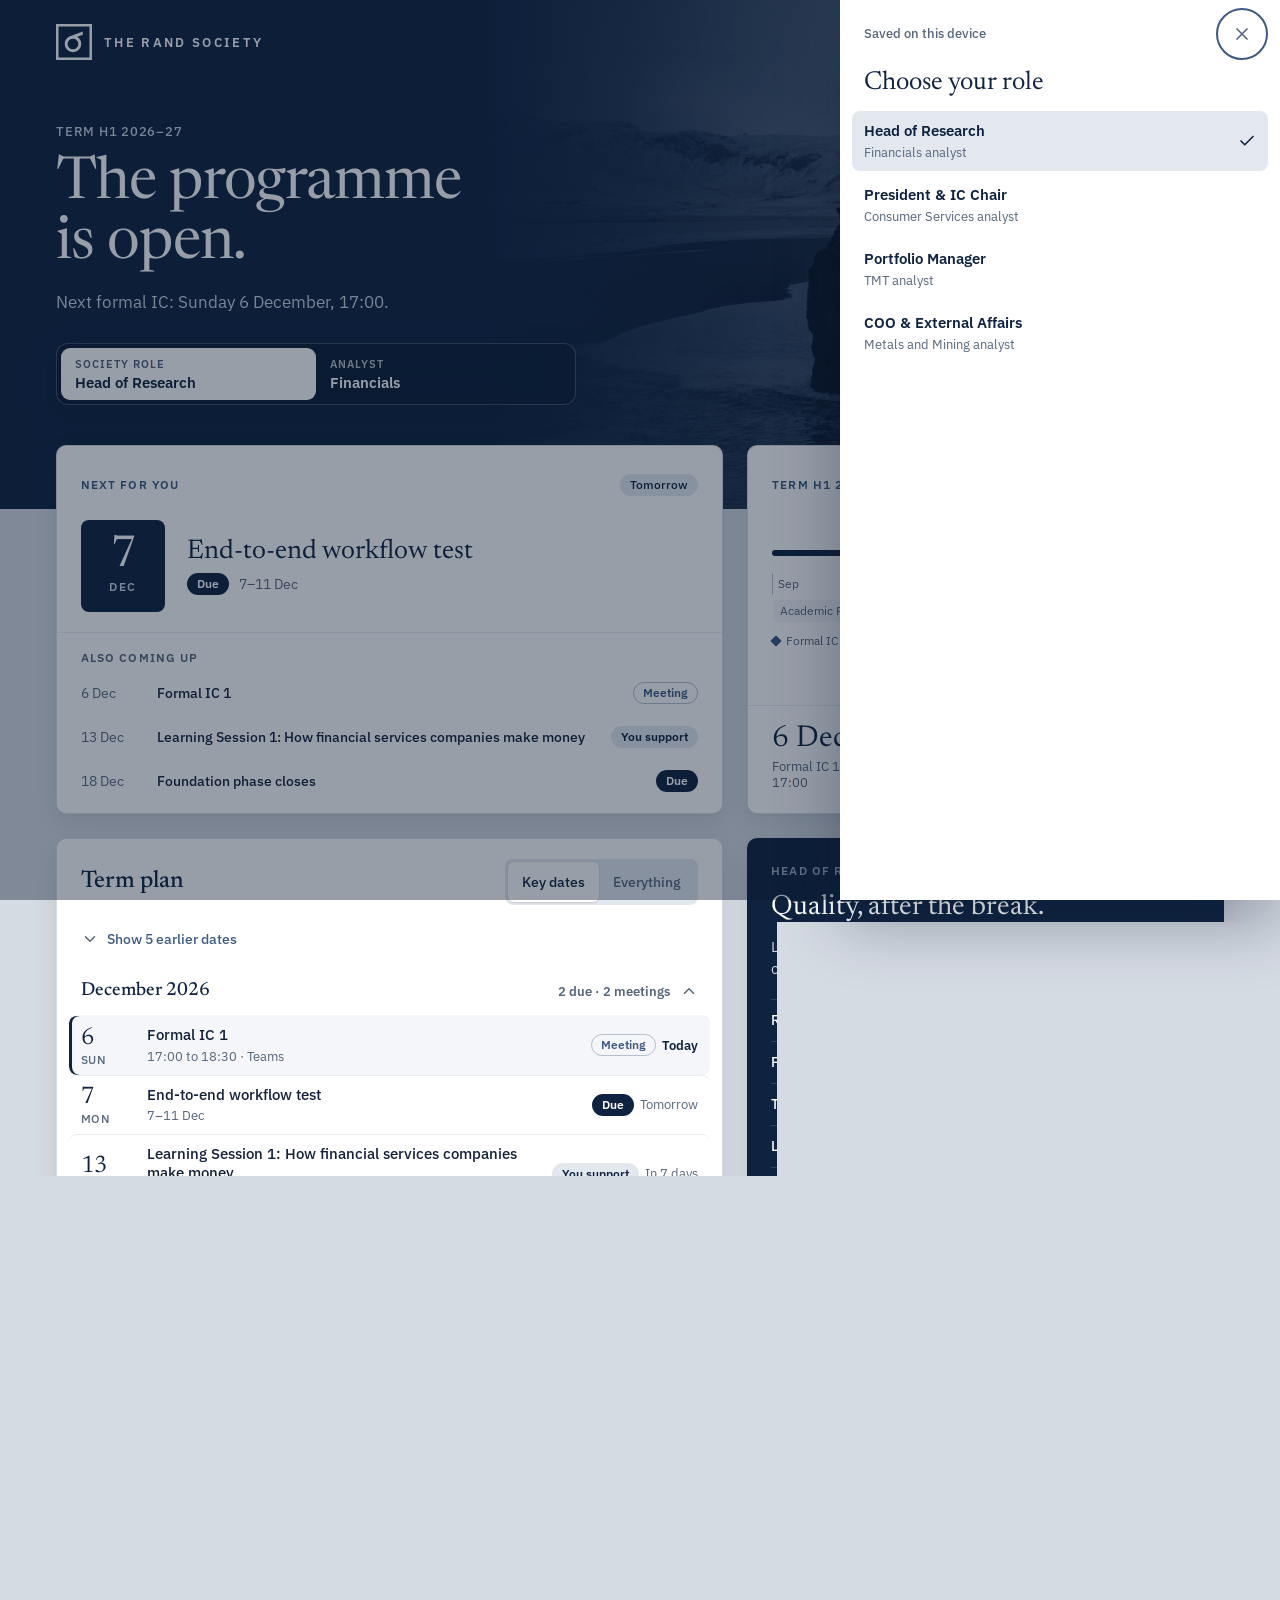
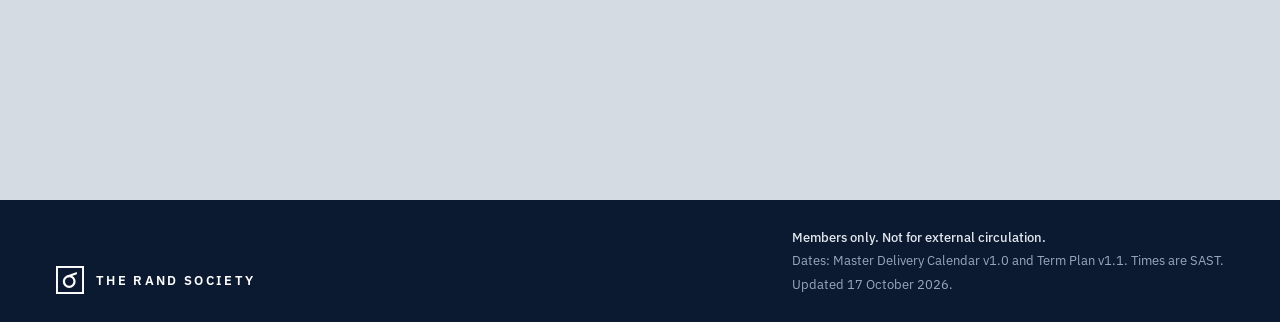
==== index.html @ 88989add "Members' app: installable dashboard for Society roles and analyst seats Term H1 2026-27 dates from t" ====
<!doctype html>
<html lang="en-ZA">
<head>
<meta charset="utf-8">
<meta name="viewport" content="width=device-width, initial-scale=1, viewport-fit=cover">
<title>The Rand Society</title>
<meta name="description" content="Members’ dashboard for The Rand Society.">
<meta name="robots" content="noindex, nofollow">
<meta name="theme-color" content="#0F2340">
<meta name="color-scheme" content="only light">
<meta name="apple-mobile-web-app-capable" content="yes">
<meta name="mobile-web-app-capable" content="yes">
<meta name="apple-mobile-web-app-status-bar-style" content="black-translucent">
<meta name="apple-mobile-web-app-title" content="Rand Society">
<link rel="manifest" href="manifest.webmanifest">
<link rel="icon" href="icons/favicon.svg" type="image/svg+xml">
<link rel="icon" href="icons/favicon-32.png" sizes="32x32" type="image/png">
<link rel="apple-touch-icon" href="icons/apple-touch-icon.png">
<link rel="preload" href="fonts/plex-sans-400.woff2" as="font" type="font/woff2" crossorigin>
<link rel="preload" href="fonts/newsreader.woff2" as="font" type="font/woff2" crossorigin>
<link rel="stylesheet" href="fonts/fonts.css">
<link rel="stylesheet" href="app.css">
</head>
<body>
<div id="app"><div class="boot">Loading the members’ dashboard…</div></div>
<noscript><p class="boot">This dashboard needs JavaScript. Turn it on in your browser settings, then reload the page.</p></noscript>
<script>window.TRS_PWA = true;</script>
<script src="vendor/preact.min.js"></script>
<script src="vendor/hooks.umd.js"></script>
<script src="vendor/htm.umd.js"></script>
<script src="app.js"></script>
<script>
if ('serviceWorker' in navigator && (location.protocol === 'https:' || location.hostname === 'localhost')) {
  window.addEventListener('load', function () { navigator.serviceWorker.register('sw.js').catch(function () {}); });
}
</script>
</body>
</html>
---- fonts/fonts.css ----
@font-face{font-family:'Newsreader';font-style:normal;font-weight:200 800;font-display:swap;src:url(newsreader.woff2) format('woff2-variations'),url(newsreader.woff2) format('woff2');unicode-range:U+0000-00FF,U+0131,U+0152-0153,U+02BB-02BC,U+02C6,U+02DA,U+02DC,U+0304,U+0308,U+0329,U+2000-206F,U+20AC,U+2122,U+2191,U+2193,U+2212,U+2215,U+FEFF,U+FFFD}
@font-face{font-family:'IBM Plex Sans';font-style:normal;font-weight:400;font-display:swap;src:url(plex-sans-400.woff2) format('woff2');unicode-range:U+0000-00FF,U+0131,U+0152-0153,U+02BB-02BC,U+02C6,U+02DA,U+02DC,U+0304,U+0308,U+0329,U+2000-206F,U+20AC,U+2122,U+2191,U+2193,U+2212,U+2215,U+FEFF,U+FFFD}
@font-face{font-family:'IBM Plex Sans';font-style:normal;font-weight:500;font-display:swap;src:url(plex-sans-500.woff2) format('woff2');unicode-range:U+0000-00FF,U+0131,U+0152-0153,U+02BB-02BC,U+02C6,U+02DA,U+02DC,U+0304,U+0308,U+0329,U+2000-206F,U+20AC,U+2122,U+2191,U+2193,U+2212,U+2215,U+FEFF,U+FFFD}
@font-face{font-family:'IBM Plex Sans';font-style:normal;font-weight:600;font-display:swap;src:url(plex-sans-600.woff2) format('woff2');unicode-range:U+0000-00FF,U+0131,U+0152-0153,U+02BB-02BC,U+02C6,U+02DA,U+02DC,U+0304,U+0308,U+0329,U+2000-206F,U+20AC,U+2122,U+2191,U+2193,U+2212,U+2215,U+FEFF,U+FFFD}
---- app.css ----
/* Layout: a navy photo masthead that holds the two-hat switch (Society role / analyst), then a board: next up and the term line on top,
   key dates beside the role or coverage panel and the rules. One column on phones, with the switch pinned under the status bar.
   One brand look on every device, by design: navy, slate and silver, no gold. */
:root{
  --navy:#0F2340; --navy-2:#0B1A30; --slate:#3E5A82; --slate-2:#6C84A6;
  --ink:#13203A; --muted:#56667C; --past:#7A879A;
  --silver:#C9D1DC; --silver-2:#B4BFCD; --mist:#E3E8EF; --line:#DCE2E9; --line-2:#E9EDF2;
  --page:#D5DBE3; --card:#FFFFFF; --card-2:#F4F6F9;
  --on-navy:#FFFFFF; --on-navy-2:#C9D1DC; --on-navy-3:#9AA8BB;
  --serif:'Newsreader', Georgia, 'Noto Serif', 'Times New Roman', serif;
  --sans:'IBM Plex Sans', system-ui, -apple-system, 'Segoe UI', Roboto, 'HarmonyOS Sans', 'Helvetica Neue', Arial, sans-serif;
  --safe-top: env(safe-area-inset-top, 0px);
  --gutter-l: max(16px, env(safe-area-inset-left, 0px));
  --gutter-r: max(16px, env(safe-area-inset-right, 0px));
  --r-card:10px; --r-sm:6px;
  --shadow:0 1px 2px rgba(11,26,48,.06), 0 10px 28px rgba(11,26,48,.09);
  --ease:cubic-bezier(.2,.8,.2,1);
  color-scheme:light;
}
html{-webkit-text-size-adjust:100%;text-size-adjust:100%;background:var(--navy)}
body{margin:0;background:var(--page);color:var(--ink);font-family:var(--sans);font-size:15px;line-height:1.5;-webkit-font-smoothing:antialiased}
body::before{content:"";position:fixed;inset:0 0 auto;height:var(--safe-top);z-index:30;background:var(--navy)}
button{font:inherit;color:inherit;margin:0;padding:0;background:none;border:0;cursor:pointer;-webkit-tap-highlight-color:transparent;touch-action:manipulation;text-align:inherit}
a{color:inherit;-webkit-tap-highlight-color:transparent}
:focus-visible{outline:2px solid var(--slate);outline-offset:2px;border-radius:4px}
.on-navy :focus-visible{outline-color:var(--on-navy)}
.sr{position:absolute;width:1px;height:1px;margin:-1px;overflow:hidden;clip:rect(0 0 0 0);white-space:nowrap}
.serif{font-family:var(--serif);font-weight:400;font-optical-sizing:auto}
.tnum{font-variant-numeric:lining-nums tabular-nums}
.boot{min-height:70vh;display:flex;align-items:center;justify-content:center;padding:32px 16px;color:var(--muted);font-size:14px;text-align:center;background:var(--page)}
.app{min-height:100vh;display:flex;flex-direction:column;overflow-x:clip}

/* ---------- masthead ---------- */
.mast{position:relative;overflow:hidden;background:var(--navy);color:var(--on-navy)}
.mast-photo{position:absolute;inset:0 0 0 auto;width:62%}
.mast-photo img{position:absolute;inset:0;width:100%;height:100%;object-fit:cover;transition:opacity 700ms ease}
.mast-photo::before{content:"";position:absolute;inset:0;z-index:1;background:#3C5778;mix-blend-mode:multiply;opacity:.5}
.mast-photo::after{content:"";position:absolute;inset:0;z-index:1;background:linear-gradient(90deg,var(--navy) 0%,rgba(15,35,64,.84) 18%,rgba(15,35,64,.34) 52%,rgba(15,35,64,.12) 100%)}
.mast-inner{position:relative;z-index:2;max-width:1200px;margin:0 auto;box-sizing:border-box;padding-left:var(--gutter-l);padding-right:var(--gutter-r);padding-block:calc(18px + var(--safe-top)) 104px;display:flex;flex-direction:column;gap:56px}
.topbar{display:flex;align-items:center;justify-content:space-between;gap:16px;min-height:48px}
.brand{display:flex;align-items:center;gap:12px;text-decoration:none;color:var(--on-navy)}
.brand-word{font-size:13px;font-weight:600;letter-spacing:.18em;line-height:1;white-space:nowrap}
.top-right{display:flex;align-items:center;gap:18px}
.today{font-size:13px;color:var(--on-navy-2);white-space:nowrap}
.member-btn{display:inline-flex;align-items:center;gap:8px;min-height:44px;padding:0 14px;border-radius:999px;background:rgba(11,26,48,.5);border:1px solid rgba(201,209,220,.36);color:var(--on-navy);font-size:14px;font-weight:500;-webkit-backdrop-filter:blur(8px);backdrop-filter:blur(8px);transition:background-color 160ms ease}
.member-btn:hover{background:rgba(11,26,48,.72)}
.member-btn .dim{color:var(--on-navy-2);font-weight:400}
.hero{display:flex;flex-direction:column;gap:14px;max-width:600px}
.eyebrow{font-size:12.5px;font-weight:500;letter-spacing:.06em;text-transform:uppercase;color:var(--on-navy-2)}
.hero h1{margin:0;font-family:var(--serif);font-weight:400;font-size:clamp(40px,3.2vw + 18px,60px);line-height:1.02;letter-spacing:-.015em;text-wrap:balance}
.hero p{margin:0;font-size:17px;line-height:1.55;color:var(--on-navy-2);max-width:46ch}

/* ---------- two-hat switch ---------- */
.lens{position:relative;display:grid;grid-template-columns:1fr 1fr;padding:4px;border-radius:12px;background:rgba(11,26,48,.78);border:1px solid rgba(201,209,220,.28);box-shadow:0 12px 30px rgba(11,26,48,.28);max-width:520px;box-sizing:border-box}
@supports ((-webkit-backdrop-filter:blur(2px)) or (backdrop-filter:blur(2px))){.lens{background:rgba(11,26,48,.66);-webkit-backdrop-filter:blur(16px) saturate(1.2);backdrop-filter:blur(16px) saturate(1.2)}}
.lens-ind{position:absolute;top:4px;bottom:4px;left:4px;width:calc(50% - 4px);border-radius:9px;background:var(--card);box-shadow:0 1px 3px rgba(11,26,48,.3);transition:transform 320ms var(--ease)}
.lens-ind.right{transform:translateX(100%)}
.lens-btn{position:relative;z-index:1;display:flex;flex-direction:column;justify-content:center;gap:1px;min-height:52px;padding:6px 14px;border-radius:9px;color:var(--on-navy);min-width:0;transition:color 200ms ease}
.lens-btn[aria-pressed="true"]{color:var(--navy)}
.lens-k{font-size:11px;font-weight:600;letter-spacing:.09em;text-transform:uppercase;opacity:.72;white-space:nowrap}
.lens-v{font-size:15px;font-weight:600;line-height:1.25;white-space:nowrap;overflow:hidden;text-overflow:ellipsis}
.lens-dock{position:-webkit-sticky;position:sticky;top:calc(8px + var(--safe-top));z-index:20;margin:-34px 0 0;padding-left:var(--gutter-l);padding-right:var(--gutter-r)}
.lens-dock .lens{max-width:none}

/* ---------- board ---------- */
.board{position:relative;z-index:3;width:100%;max-width:1200px;margin:-64px auto 0;box-sizing:border-box;padding-left:var(--gutter-l);padding-right:var(--gutter-r);padding-block:0 56px;display:grid;grid-template-columns:minmax(0,7fr) minmax(0,5fr);grid-template-areas:"next term" "agenda side";gap:24px;align-items:start}
.board.fade{animation:fade 220ms ease}
@keyframes fade{from{opacity:.35}to{opacity:1}}
.card{background:var(--card);border:1px solid rgba(180,191,205,.55);border-radius:var(--r-card);box-shadow:var(--shadow);min-width:0}
.card-head{display:flex;align-items:center;justify-content:space-between;gap:12px;padding:20px 24px 0}
.card-title{margin:0;font-family:var(--serif);font-weight:500;font-size:24px;line-height:1.15;color:var(--navy)}
.card-k{font-size:12px;font-weight:600;letter-spacing:.09em;text-transform:uppercase;color:var(--slate)}
.count{font-size:13px;color:var(--muted)}

/* next up */
.next{grid-area:next;align-self:stretch;display:flex;flex-direction:column}
.next-main{display:grid;grid-template-columns:auto minmax(0,1fr);gap:6px 22px;align-items:center;width:100%;padding:16px 24px 20px;box-sizing:border-box;border-radius:var(--r-card) var(--r-card) 0 0;transition:background-color 160ms ease}
.next-main:hover{background:var(--card-2)}
.datebox{display:flex;flex-direction:column;align-items:center;justify-content:center;width:84px;height:92px;border-radius:8px;background:var(--navy);color:var(--on-navy)}
.datebox .d{font-family:var(--serif);font-size:44px;line-height:.95}
.datebox .m{font-size:12px;font-weight:600;letter-spacing:.12em;text-transform:uppercase;color:var(--on-navy-2)}
.next-text{display:flex;flex-direction:column;gap:6px;min-width:0}
.next-title{font-family:var(--serif);font-size:27px;line-height:1.12;color:var(--navy);text-wrap:balance}
.next-meta{display:flex;flex-wrap:wrap;align-items:center;gap:6px 10px;font-size:13.5px;color:var(--muted)}
.next-empty{padding:16px 24px 24px;color:var(--muted);font-size:14.5px}
.then-wrap{margin-top:auto;padding:4px 12px 10px;border-top:1px solid var(--line-2)}
.then{margin:0;padding:0;list-style:none}
.then-k{padding:12px 12px 4px;font-size:12px;font-weight:600;letter-spacing:.09em;text-transform:uppercase;color:var(--muted)}
.then-row{display:grid;grid-template-columns:64px minmax(0,1fr) auto;gap:12px;align-items:center;width:100%;min-height:44px;padding:6px 12px;box-sizing:border-box;border-radius:6px;font-size:14px}
.then-row:hover{background:var(--card-2)}
.then-row .dt{color:var(--muted);white-space:nowrap}
.then-row .tt{font-weight:500;line-height:1.35;color:var(--ink);display:-webkit-box;-webkit-box-orient:vertical;-webkit-line-clamp:2;overflow:hidden}

/* tags */
.tag{display:inline-flex;align-items:center;gap:5px;height:22px;padding:0 9px;border-radius:999px;font-size:12px;font-weight:600;white-space:nowrap;border:1px solid transparent;box-sizing:border-box}
.tag.lead{background:var(--navy);color:var(--on-navy)}
.tag.meet{background:transparent;color:var(--slate);border-color:var(--silver-2)}
.tag.support{background:var(--mist);color:var(--navy)}
.tag.quiet{background:transparent;color:var(--muted);border-color:var(--line)}
.tag.when{background:var(--mist);color:var(--navy);font-weight:500}
.tag.now{background:var(--slate);color:var(--on-navy)}

/* term line */
.term{grid-area:term;align-self:stretch;display:flex;flex-direction:column}
.tl{position:relative;height:104px;margin:16px 24px 0}
.tl-track{position:absolute;left:0;right:0;top:30px;height:6px;border-radius:3px;background:var(--line)}
.tl-done{position:absolute;left:0;top:30px;height:6px;border-radius:3px 0 0 3px;background:var(--navy)}
.tl-ic{position:absolute;top:28px;width:10px;height:10px;margin-left:-5px;box-sizing:border-box;background:var(--slate);transform:rotate(45deg);border-radius:1.5px;pointer-events:none}
.tl-ic.past{background:var(--silver-2)}
.tl-tick{position:absolute;top:38px;width:14px;height:16px;margin-left:-7px;display:flex;justify-content:center}
.tl-tick i{display:block;width:2px;height:9px;margin-top:3px;border-radius:1px;background:var(--slate);transition:transform 160ms ease}
.tl-tick.past i{background:var(--silver-2)}
.tl-tick:hover i{transform:scaleY(1.5) scaleX(1.5)}
.tl-today{position:absolute;top:0;height:33px;width:2px;margin-left:-1px;background:var(--navy)}
.tl-today b{position:absolute;top:25px;left:-7px;width:16px;height:16px;box-sizing:border-box;border-radius:50%;background:var(--card);border:3px solid var(--navy)}
.tl-today span{position:absolute;top:-2px;left:8px;padding:2px 8px;border-radius:4px;background:var(--navy);color:var(--on-navy);font-size:12px;font-weight:600;white-space:nowrap}
.tl-today.flip span{left:auto;right:8px}
.tl-mo{position:absolute;top:54px;padding-left:5px;border-left:1px solid var(--silver-2);font-size:11.5px;line-height:20px;color:var(--muted)}
.tl-ph{position:absolute;top:80px;height:22px;box-sizing:border-box;padding:0 6px;border-left:2px solid var(--card);overflow:hidden;white-space:nowrap;font-size:11.5px;line-height:22px;color:var(--muted);background:var(--card-2)}
.tl-ph.now{background:var(--mist);color:var(--navy);font-weight:600}
.tl-ph.rec{background:repeating-linear-gradient(135deg,var(--silver) 0 3px,var(--card) 3px 6px);color:transparent}
.legend{display:flex;flex-wrap:wrap;gap:6px 16px;padding:8px 24px 0;font-size:12px;color:var(--muted)}
.legend span{display:inline-flex;align-items:center;gap:6px}
.lg-ic{width:8px;height:8px;background:var(--slate);transform:rotate(45deg);border-radius:1px}
.lg-tick{width:2px;height:10px;border-radius:1px;background:var(--slate)}
.lg-rec{width:14px;height:8px;border-radius:2px;background:repeating-linear-gradient(135deg,var(--silver) 0 3px,var(--card) 3px 6px)}
.stats{display:grid;grid-template-columns:repeat(3,minmax(0,1fr));margin:16px 0 0;margin-top:auto;padding:18px 24px 22px;gap:16px;border-top:1px solid var(--line-2)}
.legend{margin-bottom:16px}
.stat{display:flex;flex-direction:column;gap:4px;min-width:0}
.stat + .stat{padding-left:16px;border-left:1px solid var(--line-2)}
.stat .v{font-family:var(--serif);font-size:30px;line-height:1;color:var(--navy);white-space:nowrap}
.stat .l{font-size:12.5px;line-height:1.35;color:var(--muted)}

/* key dates */
.agenda{grid-area:agenda;padding-bottom:10px}
.agenda .card-head{flex-wrap:wrap;padding-bottom:6px}
.seg{display:inline-flex;padding:3px;border-radius:8px;background:var(--mist)}
.seg button{min-height:40px;padding:0 14px;border-radius:6px;font-size:13.5px;font-weight:500;color:var(--muted);white-space:nowrap}
.seg button[aria-pressed="true"]{background:var(--card);color:var(--navy);box-shadow:0 1px 2px rgba(11,26,48,.16)}
.past-btn{display:flex;align-items:center;gap:8px;width:calc(100% - 24px);min-height:44px;margin:6px 12px 0;padding:0 12px;box-sizing:border-box;border-radius:6px;font-size:13.5px;font-weight:500;color:var(--slate)}
.past-btn:hover{background:var(--card-2)}
.month{margin:0;padding:6px 12px 0}
.month-btn{display:grid;grid-template-columns:minmax(0,1fr) auto 18px;gap:10px;align-items:center;width:100%;min-height:48px;padding:6px 12px;box-sizing:border-box;border-radius:8px}
.month-btn:hover{background:var(--card-2)}
.month-btn .mn{font-family:var(--serif);font-weight:500;font-size:19px;line-height:1.2;color:var(--navy)}
.month-btn .mc{font-size:12.5px;color:var(--muted);white-space:nowrap}
.month + .rows,.rows + .month{margin-top:0}
.closed-m .month-btn .mn{color:var(--slate)}
.rows{list-style:none;margin:0;padding:0 12px}
.row{display:grid;grid-template-columns:52px minmax(0,1fr) auto;gap:14px;align-items:center;width:100%;min-height:56px;padding:9px 12px;box-sizing:border-box;border-radius:8px;border-top:1px solid var(--line-2);transition:background-color 140ms ease}
.rows li:first-child .row{border-top-color:transparent}
.row:hover{background:var(--card-2)}
.row.is-next{background:var(--card-2);box-shadow:inset 3px 0 0 var(--navy)}
.row .dd{display:flex;flex-direction:column;align-items:flex-start;line-height:1}
.row .dd b{font-family:var(--serif);font-weight:400;font-size:24px;color:var(--navy)}
.row .dd small{margin-top:4px;font-size:11.5px;font-weight:500;letter-spacing:.04em;text-transform:uppercase;color:var(--muted)}
.row .tx{display:flex;flex-direction:column;gap:2px;min-width:0}
.row .tt{font-size:14.5px;font-weight:500;line-height:1.35;color:var(--ink)}
.row .sub{font-size:12.5px;color:var(--muted)}
.row.past .dd b,.row.past .tt{color:var(--past)}
.row.marker .tt{font-weight:400;color:var(--muted)}
.row .tags{display:flex;align-items:center;gap:6px}
.row .soon{font-size:12.5px;color:var(--muted);white-space:nowrap}
.row.is-next .soon{color:var(--navy);font-weight:600}
.empty{padding:20px 24px;color:var(--muted);font-size:14px}

/* side column */
.side{grid-area:side;display:flex;flex-direction:column;gap:24px;min-width:0}
.panel-navy{background:var(--navy);color:var(--on-navy);border-radius:var(--r-card);padding:24px;display:flex;flex-direction:column;gap:12px;box-shadow:var(--shadow);position:relative;overflow:hidden}
.panel-navy .card-k{color:var(--on-navy-3)}
.panel-navy h2{margin:0;font-family:var(--serif);font-weight:400;font-size:28px;line-height:1.12;text-wrap:balance}
.panel-navy p{margin:0;font-size:14.5px;line-height:1.55;color:var(--on-navy-2)}
.own{list-style:none;margin:6px 0 0;padding:0;display:flex;flex-direction:column}
.own li{display:flex;justify-content:space-between;align-items:baseline;gap:16px;padding:10px 0;border-top:1px solid rgba(201,209,220,.18);font-size:14px}
.own li span:first-child{font-weight:500}
.own li span:last-child{color:var(--on-navy-2);text-align:right;font-size:13px}
.path{list-style:none;margin:8px 0 0;padding:0;position:relative}
.path li{position:relative;display:grid;grid-template-columns:22px minmax(0,1fr) auto;gap:10px;align-items:center;min-height:38px;font-size:14px}
.path li::before{content:"";position:absolute;left:10px;top:-12px;height:24px;width:2px;background:rgba(201,209,220,.24)}
.path li:first-child::before{display:none}
.path li.done::before,.path li.cur::before{background:var(--on-navy-2)}
.path .pd{position:relative;z-index:1;width:12px;height:12px;margin-left:5px;box-sizing:border-box;border-radius:50%;border:2px solid var(--on-navy-3);background:var(--navy)}
.path li.done .pd{background:var(--on-navy-2);border-color:var(--on-navy-2)}
.path li.cur .pd{width:16px;height:16px;margin-left:3px;border:3px solid var(--on-navy);background:var(--navy);box-shadow:0 0 0 4px rgba(255,255,255,.12)}
.path li.done .pl{color:var(--on-navy-3)}
.path li.cur .pl{font-weight:600}
.path .pw{font-size:13px;color:var(--on-navy-2);white-space:nowrap}
.path li.cur .pw{color:var(--on-navy);font-weight:600}
.cover{font-size:13.5px;color:var(--on-navy-2)}
.score{padding-bottom:8px}
.score ul{list-style:none;margin:8px 0 0;padding:0 24px}
.score li{display:flex;justify-content:space-between;align-items:baseline;gap:16px;padding:11px 0;border-top:1px solid var(--line-2);font-size:14px}
.score li:first-child{border-top:0}
.score li span:first-child{font-weight:500;color:var(--ink)}
.score li span:last-child{font-size:13px;color:var(--muted);text-align:right}
.rules{padding-bottom:8px}
.rule{border-top:1px solid var(--line-2);margin:0 12px}
.rule:first-of-type{border-top:0}
.rule-btn{display:grid;grid-template-columns:minmax(0,1fr) auto 18px;gap:10px;align-items:center;width:100%;min-height:50px;padding:6px 12px;box-sizing:border-box;border-radius:6px;font-size:14.5px;font-weight:500}
.rule-btn:hover{background:var(--card-2)}
.rule p{margin:0;padding:0 40px 14px 12px;font-size:14px;line-height:1.55;color:var(--muted)}
.chev{transition:transform 200ms ease;color:var(--muted)}
.chev.open{transform:rotate(180deg)}

/* footer */
.foot{margin-top:auto;background:var(--navy-2);color:var(--on-navy-3);font-size:13px}
.foot-inner{max-width:1200px;margin:0 auto;box-sizing:border-box;padding-left:var(--gutter-l);padding-right:var(--gutter-r);padding-block:28px calc(28px + env(safe-area-inset-bottom, 0px));display:flex;flex-wrap:wrap;justify-content:space-between;align-items:flex-end;gap:16px 32px}
.foot-meta{display:flex;flex-direction:column;gap:4px}
.foot-meta b{color:var(--mist);font-weight:500}
.install{display:inline-flex;align-items:center;gap:8px;min-height:44px;padding:0 16px;border-radius:999px;background:var(--card);color:var(--navy);font-weight:600;font-size:14px}
.ios-tip{color:var(--on-navy-2)}

/* sheet */
.scrim{position:fixed;inset:0;z-index:40;background:rgba(11,26,48,.42);animation:scrim 200ms ease}
@keyframes scrim{from{opacity:0}to{opacity:1}}
.sheet{position:fixed;z-index:41;background:var(--card);color:var(--ink);box-shadow:0 24px 60px rgba(11,26,48,.32);display:flex;flex-direction:column;outline:none}
.sheet.side-sheet{top:0;right:0;bottom:0;width:min(440px,100vw);padding-top:var(--safe-top);animation:slideL 280ms var(--ease)}
.sheet.bottom-sheet{left:0;right:0;bottom:0;max-height:min(86vh,720px);border-radius:16px 16px 0 0;padding-bottom:env(safe-area-inset-bottom, 0px);animation:slideU 300ms var(--ease)}
@keyframes slideL{from{transform:translateX(100%)}to{transform:none}}
@keyframes slideU{from{transform:translateY(100%)}to{transform:none}}
.grab{display:flex;justify-content:center;padding:10px 0 2px;touch-action:none;cursor:grab}
.grab i{width:40px;height:5px;border-radius:3px;background:var(--silver)}
.sheet-head{display:flex;align-items:center;justify-content:space-between;gap:12px;padding:12px 16px 0 24px}
.sheet-head .when{font-size:13px;font-weight:500;color:var(--muted)}
.x{width:44px;height:44px;flex:none;display:inline-flex;align-items:center;justify-content:center;border-radius:50%;color:var(--muted)}
.x:hover{background:var(--card-2);color:var(--navy)}
.sheet-body{overflow-y:auto;overscroll-behavior:contain;padding:4px 24px 20px;display:flex;flex-direction:column;gap:14px}
.sheet-title{margin:0;font-family:var(--serif);font-weight:400;font-size:30px;line-height:1.12;color:var(--navy);text-wrap:balance}
.sheet-tags{display:flex;flex-wrap:wrap;gap:6px}
.sheet-detail{margin:0;font-size:15.5px;line-height:1.6;color:var(--ink);max-width:60ch}
.who{margin:4px 0 0;padding:14px 0 0;border-top:1px solid var(--line-2);display:flex;flex-direction:column;gap:8px}
.who div{display:grid;grid-template-columns:96px minmax(0,1fr);gap:12px;font-size:14px}
.who dt{color:var(--muted)}
.who dd{margin:0;color:var(--ink);font-weight:500}
.sheet-foot{margin-top:auto;display:flex;align-items:center;justify-content:space-between;gap:12px;padding:12px 16px;border-top:1px solid var(--line-2)}
.step{display:inline-flex;align-items:center;gap:6px;min-height:44px;padding:0 12px;border-radius:8px;font-size:14px;font-weight:500;color:var(--navy)}
.step:hover{background:var(--card-2)}
.step[disabled]{opacity:.35;cursor:default;background:none}
.pos{font-size:13px;color:var(--muted)}
.pick{list-style:none;margin:0;padding:0 12px 16px;display:flex;flex-direction:column;gap:4px}
.pick button{display:flex;align-items:center;justify-content:space-between;gap:12px;width:100%;min-height:60px;padding:8px 12px;box-sizing:border-box;border-radius:8px}
.pick button:hover{background:var(--card-2)}
.pick button[aria-current="true"]{background:var(--mist)}
.pick .nm{display:flex;flex-direction:column;gap:1px}
.pick .nm b{font-weight:600;font-size:15px;color:var(--navy)}
.pick .nm span{font-size:13px;color:var(--muted)}
.pick-title{margin:0;padding:8px 24px 8px;font-family:var(--serif);font-weight:400;font-size:26px;color:var(--navy)}

/* ---------- phones and narrow windows ---------- */
@media (max-width:1000px){
  .board{grid-template-columns:minmax(0,1fr) minmax(0,1fr)}
}
@media (max-width:759px){
  body{font-size:15px}
  .mast-photo{inset:0;width:auto;height:520px}
  .mast-photo::after{background:linear-gradient(180deg,rgba(11,26,48,.72) 0%,rgba(11,26,48,.2) 32%,rgba(15,35,64,.36) 52%,rgba(15,35,64,.9) 80%,var(--navy) 100%)}
  .mast-inner{gap:96px;padding-block:calc(10px + var(--safe-top)) 66px}
  .brand-word{font-size:12px;letter-spacing:.16em}
  .member-btn{padding:0 12px;font-size:13.5px}
  .hero{gap:10px}
  .hero h1{font-size:clamp(36px,10vw,44px)}
  .hero p{font-size:15.5px}
  .board{margin-top:16px;grid-template-columns:minmax(0,1fr);grid-template-areas:"next" "term" "agenda" "side";gap:16px;padding-block:0 40px}
  .card-head{padding:18px 16px 0}
  .card-title{font-size:22px}
  .next-main{padding:14px 16px 18px;gap:6px 16px}
  .datebox{width:72px;height:80px}
  .datebox .d{font-size:38px}
  .next-title{font-size:23px}
  .then-wrap{padding:2px 4px 8px}
  .then-row{grid-template-columns:56px minmax(0,1fr) auto;padding:6px 12px}
  .tl{margin:16px 16px 0}
  .legend{padding:8px 16px 0}
  .stats{padding:16px 16px 18px;gap:12px}
  .stat + .stat{padding-left:12px}
  .stat .v{font-size:24px}
  .stat .l{font-size:12px}
  .month{padding:4px 4px 0}
  .rows{padding:0 4px}
  .row{grid-template-columns:44px minmax(0,1fr) auto;gap:10px;padding:9px 12px}
  .row .dd b{font-size:22px}
  .row .soon{display:none}
  .past-btn{width:calc(100% - 8px);margin:6px 4px 0}
  .side{gap:16px}
  .panel-navy{padding:20px 16px}
  .panel-navy h2{font-size:25px}
  .score ul{padding:0 16px}
  .rule{margin:0 4px}
  .sheet-head{padding:4px 8px 0 20px}
  .sheet-body{padding:2px 20px 18px}
  .sheet-title{font-size:27px}
}
@media (max-width:380px){
  .brand-word{display:none}
  .lens-btn{padding:6px 10px}
  .lens-v{font-size:14px}
  .stat .v{font-size:21px}
}
@media (prefers-reduced-motion:reduce){
  *,*::before,*::after{animation:none!important;transition:none!important}
}
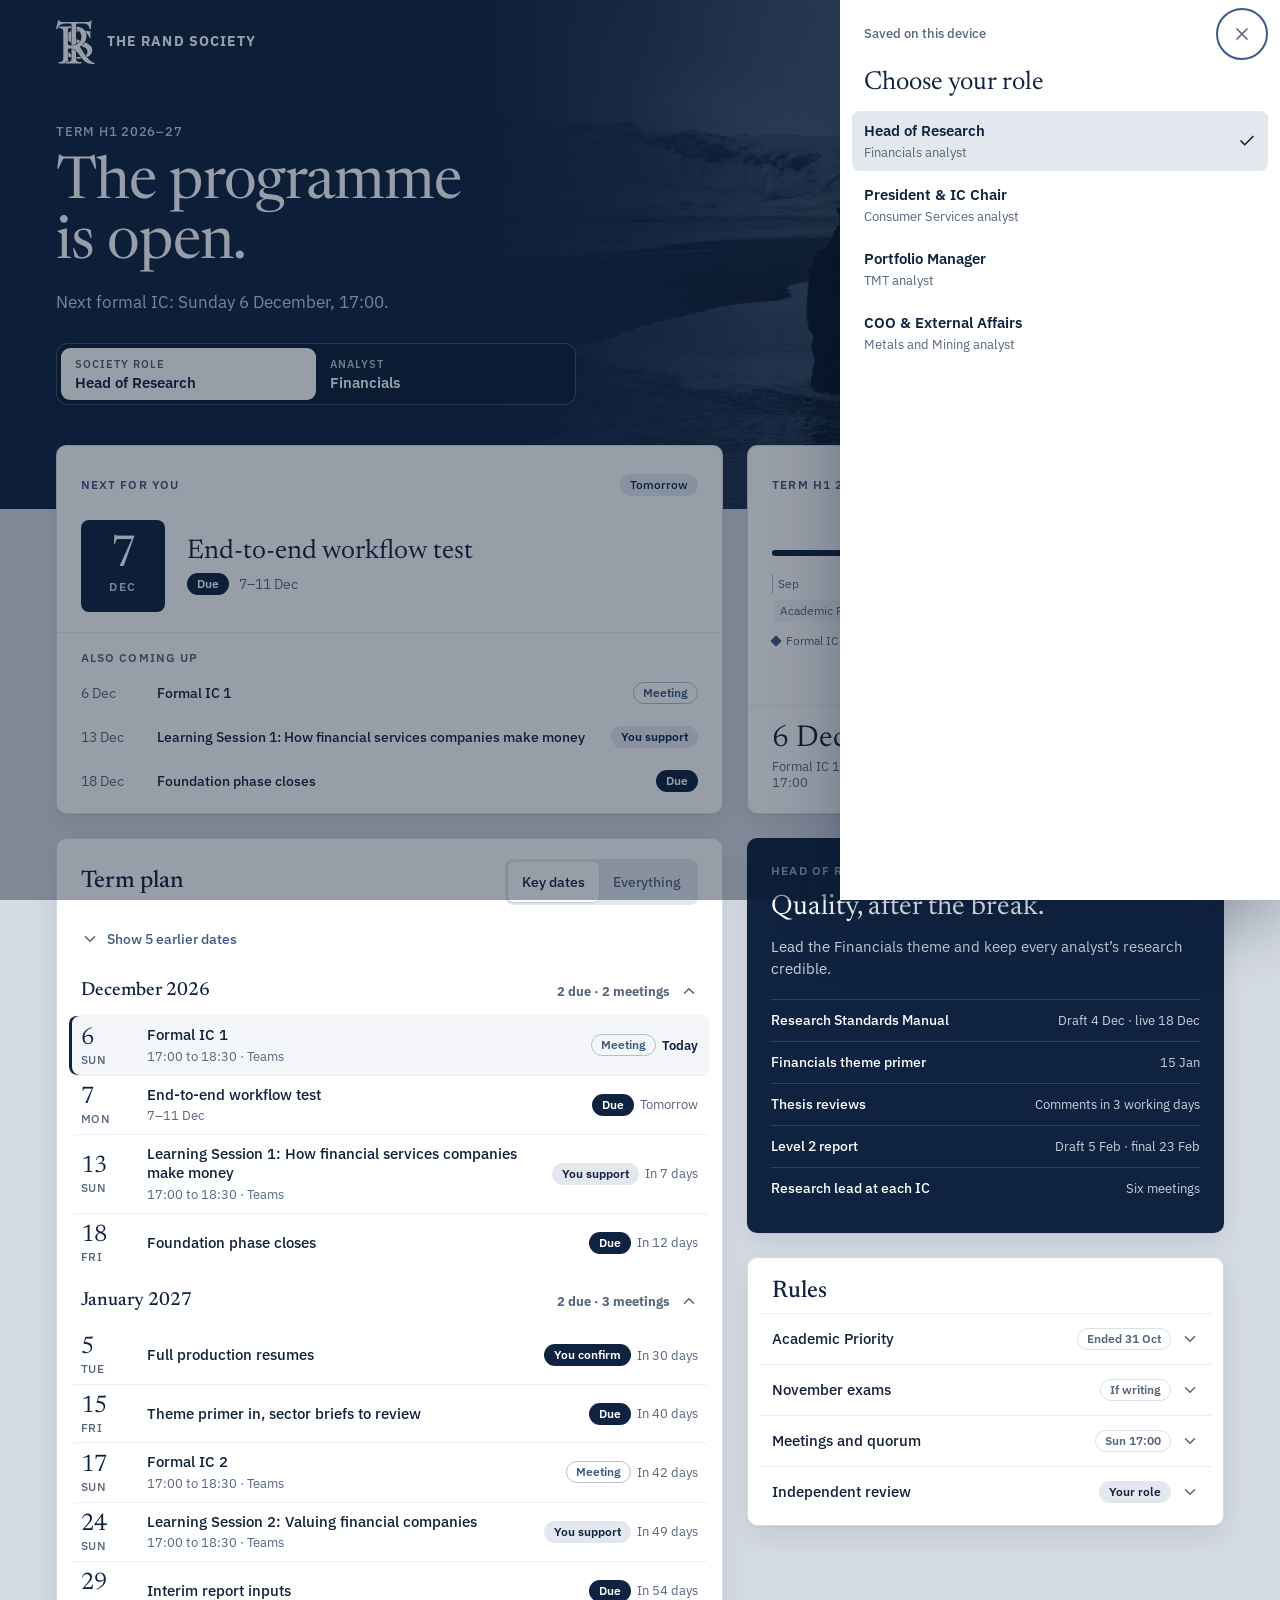
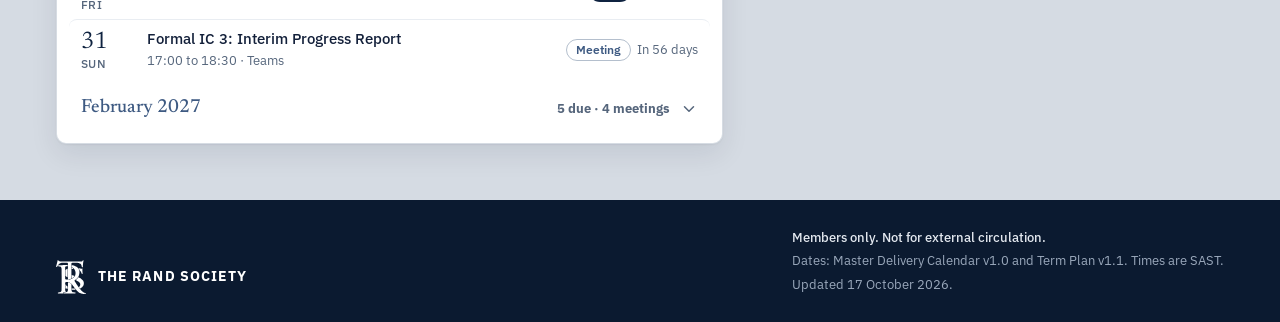
==== commit efad8b85: "Add a short launch screen with the TRS logo Shows while the dashboard loads (at least 0.7 s, so it n" ====
--- a/index.html
+++ b/index.html
@@ -20,8 +20,20 @@
 <link rel="preload" href="fonts/newsreader.woff2" as="font" type="font/woff2" crossorigin>
 <link rel="stylesheet" href="fonts/fonts.css">
 <link rel="stylesheet" href="app.css">
+<link rel="apple-touch-startup-image" href="splash/launch-750x1334.png" media="(device-width: 375px) and (device-height: 667px) and (-webkit-device-pixel-ratio: 2) and (orientation: portrait)">
+<link rel="apple-touch-startup-image" href="splash/launch-828x1792.png" media="(device-width: 414px) and (device-height: 896px) and (-webkit-device-pixel-ratio: 2) and (orientation: portrait)">
+<link rel="apple-touch-startup-image" href="splash/launch-1080x2340.png" media="(device-width: 360px) and (device-height: 780px) and (-webkit-device-pixel-ratio: 3) and (orientation: portrait)">
+<link rel="apple-touch-startup-image" href="splash/launch-1170x2532.png" media="(device-width: 390px) and (device-height: 844px) and (-webkit-device-pixel-ratio: 3) and (orientation: portrait)">
+<link rel="apple-touch-startup-image" href="splash/launch-1179x2556.png" media="(device-width: 393px) and (device-height: 852px) and (-webkit-device-pixel-ratio: 3) and (orientation: portrait)">
+<link rel="apple-touch-startup-image" href="splash/launch-1206x2622.png" media="(device-width: 402px) and (device-height: 874px) and (-webkit-device-pixel-ratio: 3) and (orientation: portrait)">
+<link rel="apple-touch-startup-image" href="splash/launch-1260x2736.png" media="(device-width: 420px) and (device-height: 912px) and (-webkit-device-pixel-ratio: 3) and (orientation: portrait)">
+<link rel="apple-touch-startup-image" href="splash/launch-1284x2778.png" media="(device-width: 428px) and (device-height: 926px) and (-webkit-device-pixel-ratio: 3) and (orientation: portrait)">
+<link rel="apple-touch-startup-image" href="splash/launch-1290x2796.png" media="(device-width: 430px) and (device-height: 932px) and (-webkit-device-pixel-ratio: 3) and (orientation: portrait)">
+<link rel="apple-touch-startup-image" href="splash/launch-1320x2868.png" media="(device-width: 440px) and (device-height: 956px) and (-webkit-device-pixel-ratio: 3) and (orientation: portrait)">
+<style>#splash{position:fixed;inset:0;z-index:100;display:flex;align-items:center;justify-content:center;background:#0F2340;transition:opacity 380ms ease}#splash.out{opacity:0;pointer-events:none}.sp-in{display:flex;flex-direction:column;align-items:center;gap:22px;animation:spIn 520ms cubic-bezier(.2,.8,.2,1) both}.sp-mark{display:block;width:92px;height:auto}.sp-word{font:700 13px/1 'IBM Plex Sans',system-ui,-apple-system,'Segoe UI',Roboto,Arial,sans-serif;letter-spacing:.14em;color:#C9D1DC;white-space:nowrap;animation:spWord 450ms 100ms ease both}.sp-slow{position:absolute;left:16px;right:16px;bottom:calc(32px + env(safe-area-inset-bottom,0px));margin:0;text-align:center;font:400 13px/1.4 system-ui,-apple-system,'Segoe UI',Roboto,Arial,sans-serif;color:#9AA8BB;opacity:0;animation:spSlow 300ms 9s forwards}@keyframes spIn{from{opacity:0;transform:scale(.94)}to{opacity:1;transform:none}}@keyframes spWord{from{opacity:0;transform:translateY(4px)}to{opacity:1;transform:none}}@keyframes spSlow{to{opacity:1}}@media (prefers-reduced-motion:reduce){.sp-in,.sp-word{animation:none}#splash{transition-duration:120ms}}</style>
 </head>
 <body>
+<div id="splash" aria-hidden="true"><div class="sp-in"><svg class="sp-mark" viewBox="10 10 516 580" width="92" height="103"><path fill="#FFFFFF" fill-rule="evenodd" d="M484.2 590.7C484.2 590.6 481.6 590.4 478.5 590.3C472.8 590 464.6 589.2 461.9 588.7C461.1 588.6 459.3 588.2 458 587.9C456.7 587.6 455 587.2 454.2 587.1C453.5 587 452.3 586.8 451.6 586.6C450.9 586.4 449.2 586 447.9 585.7C440.2 584.1 428 579.8 420.5 576.1C412.2 572 406.6 568.4 398.8 562.4C392.6 557.6 392.2 557.3 389.5 554.8C379.6 545.8 369.9 535.8 362.6 527.1C361 525.2 358.8 522.6 357.7 521.4C356 519.3 349.5 511.3 348.4 509.7C346.7 507.5 343.6 503.5 342 501.5C337.7 496.2 336.1 494.1 334.8 492.2C332.4 488.9 328.3 483.6 324.4 478.6C320.9 474.2 317.3 469.6 310 460.1C308.4 458.1 306.4 455.5 305.5 454.4C303.6 452 300 447.4 295.8 441.8C292.1 436.9 289.3 433.5 286.3 430.1C285.1 428.8 282.9 426.2 281.5 424.5C277.3 419.4 270 412.4 263.8 407.4C261.9 405.9 258.6 403.6 254.8 401.2C252.9 400 245.4 395.8 245.1 395.8C245.1 395.8 243.7 395.2 242.2 394.5C237.7 392.4 232.1 390.6 225.5 388.9C218.4 387 218.3 387 209.1 386C192.5 384.1 182.3 385.5 175.3 390.4C171 393.4 169.4 395.3 168.3 398.6L167.7 400.6 L167.7 451.6C167.6 519.2 167.8 524.3 170.6 536.6C171.9 542.4 173.7 546.6 176.3 550.2C179.5 554.5 179.6 554.7 179.4 555.4C179.3 555.8 178.9 556.2 178.3 556.4C176.6 557.1 166.7 558.5 160 559C158.1 559.1 155.7 559.4 154.5 559.5C141.9 560.9 140.2 561.3 137.6 563.9C136.1 565.4 134.9 567.6 134.3 569.9C133.8 572.2 133.8 577.7 134.3 580.1C134.8 582 134.9 583.1 134.5 583.7C133.9 584.9 135.3 584.9 90.5 584.9C50.9 584.9 48.3 584.9 46.9 584.4C44.3 583.6 43.1 582 42.5 578.2C42.1 575.9 42.3 572.2 42.9 570.3C43.3 569 44.2 567.7 45 567.2C46 566.7 48.5 566.2 52.4 565.8C54.6 565.5 58.1 565 60.1 564.7C62.2 564.5 65.7 564 67.9 563.8C74.8 562.9 82.3 561 86.4 559.1C93.2 555.9 97.2 552.2 100.5 546.2C101.8 543.7 102.6 541.6 103.5 538C105 531.6 105.3 529.3 106.1 518.4C107.1 505.3 107.1 505.8 107.1 341.4C107.1 167.9 107.2 179.1 105.7 160.2C105.2 153 104.9 151 103.6 144.4C102 136.2 99.3 130.7 95.3 127C92.8 124.7 86.5 121.8 82.6 121.1C82.1 121 79.9 120.6 77.8 120.1C74 119.3 67.5 118.4 62.9 118.1C56.3 117.7 52.7 117 51.1 116C49.4 115 48 112 47.6 108.9C47.4 107 48 104.1 49 102C50.6 98.8 51.9 98.5 66.1 98C69.8 97.8 73.6 97.6 74.7 97.5C78.3 97.1 83.3 96.8 91.6 96.5C96.2 96.4 106.6 96 114.9 95.8C130.9 95.2 140.9 94.9 155.5 94.5C160.5 94.3 167.4 94.1 170.8 94C180.2 93.6 195 93.3 201.8 93.2L208 93.2 L208.8 94L209.6 94.7 L209.7 103.5C209.8 109.5 209.7 112.7 209.5 113.3C209 115.1 208.9 115.1 197.8 115.3C185.9 115.5 184.6 115.7 179.2 117.6C176 118.8 175 119.3 172.9 120.9C169.4 123.5 168.4 125.8 167.6 132.5C167.2 136.4 167.1 154.8 167.5 167.5C167.6 171.9 167.6 206.7 167.5 249.2C167.4 290 167.5 324.4 167.6 325.6C167.8 328.1 168.6 331.4 169.3 332.8C169.9 334 171.6 335.7 173.6 337C176.2 338.7 181.6 340.8 185.6 341.7C195 343.8 199 344.3 211.2 344.8C219.2 345.1 227.3 344.9 234.8 344.1C240.8 343.5 253.3 341.3 257.1 340.1C258.2 339.8 261 339 263.4 338.3C275.6 334.7 286 330.1 296.9 323.4C303.8 319.2 307.8 316.1 313.7 310.7C324.5 300.6 332.7 289.3 337.6 277.4C339.8 271.9 342.1 265 343.1 260.6C345.1 252 345.3 250.8 345.9 243.3C346.6 233 346.6 227.6 345.6 217.6C345.2 213.2 344.8 211 343.5 205.5C342.4 201.1 339.8 193 338.5 190.6C338.1 189.8 337.6 188.5 337.4 187.8C336.8 185.9 334.2 180.3 332.8 177.9C326.7 167.1 320.8 159.3 312.6 151.1C305 143.4 296.4 137.2 286.4 132.2C284.9 131.5 283.3 130.6 282.8 130.1C281.1 128.8 281.2 129.2 281.2 113.3C281.3 98 281.3 97.6 282.5 97C283.2 96.6 285.3 96.7 289.4 97.4C291.4 97.7 294.8 98.2 296.9 98.5C303.6 99.4 305.6 99.7 307.6 100.4C308.8 100.7 311.3 101.3 313.4 101.7C315.4 102.1 318.1 102.8 319.2 103.1C320.4 103.4 322.7 104 324.4 104.5C336.8 107.6 350.1 113.6 362.8 121.7C371.3 127.1 378.3 133 384.4 139.8C391.7 148 395.8 153.9 400.6 163C404.4 170.3 408.1 181.4 410.5 192.5C410.8 193.8 411.4 198 411.9 201.8L412.9 208.6 L412.9 219.6L412.9 230.6 L412.1 236.2C410.1 249.7 409.6 252.3 406.2 263.9C402.7 275.8 399.6 283.5 394 293.9C385.2 310.2 373.8 324.7 361 335.9C350.8 344.9 347.1 347.5 338.2 352.1C331.7 355.5 331.6 355.6 330.3 356.8C328.9 358.1 328.4 359.8 328.4 362.2C328.4 364.4 328.9 366.2 330.2 368.5C331.1 370.3 337 380.1 339.6 384.4C340.6 385.9 342.1 388.4 343 389.9C343.9 391.4 345.7 394.3 347 396.2C348.3 398.2 351.2 402.9 353.4 406.6C355.6 410.2 358.1 414.2 359 415.4C361.8 419.7 365.5 425.4 366.9 427.9C368.2 430.2 372.6 436.8 376.7 442.8C377.6 444.1 381 449.1 384.2 453.9C389.8 462.2 391.1 464.1 393.9 467.6C396 470.2 396.3 470.7 401.1 477.4C406.3 484.5 409.1 488.2 411.4 491C412.2 492 414.1 494.5 415.6 496.5C420.3 502.7 424.4 507.7 429 512.9C429.8 513.7 431.2 515.4 432.2 516.6C436.6 521.7 438.4 523.7 444.6 530.1C452.1 537.9 457.1 542.7 459.8 545C460.8 545.9 462.8 547.6 464.1 548.9C474.2 558.1 481.5 563.2 491.8 568.1C497.6 570.9 500.7 572.2 504.9 573.4C510.7 575.1 511.1 575.2 514.4 575.6C519 576.2 522.5 577 523.8 577.7C525.9 578.7 526.9 581.1 526.3 583.4C525 588.3 515.7 590.4 493.1 590.7C488.3 590.7 484.3 590.7 484.2 590.7ZM146.1 584.8C142.7 584.5 141.6 583.7 140.5 580.3C139.7 577.9 139.5 573.5 140.1 571.4C141.2 567.4 143.1 566.3 150.5 565.8C152.2 565.6 155.3 565.3 157.2 565C159.2 564.7 162.8 564.3 165.1 564.1C171.6 563.5 174.8 563.1 181.8 561.8C190.8 560 195.8 558.3 200.6 555.1C202.8 553.7 206.2 550.3 207.5 548.3C212.2 541.3 214.3 532.8 215 517.6C215.3 511 215.6 488.1 215.6 475.5C215.6 470.2 215.6 450.2 215.5 431C215.4 404.9 215.5 395.9 215.7 395.1C216.2 393.5 216.9 393.1 218.9 393.3C219.9 393.4 221.6 393.8 222.8 394.1C223.9 394.5 225.9 395 227.2 395.4C233.6 397 243.5 401.1 250.2 405C254.5 407.5 258.3 410.4 264.4 415.7C269.9 420.6 273.6 424.4 274.5 426C275.6 428.1 275.7 429 275.5 447C275.1 483.9 275.3 511.1 276.1 519.5C276.2 520.3 276.4 522.7 276.6 524.9C277.4 533.6 278.3 538.1 280 542.8C281.8 547.8 287.2 553.7 292.5 556.6C294.8 557.8 301.4 560.2 305.2 561.1C308.9 562.1 315.7 563.4 317.6 563.6C321.1 563.9 326.2 564.5 329.2 565C331 565.3 333.9 565.6 335.8 565.8C341.7 566.3 343.6 566.8 344.8 568.2C345.9 569.5 346.1 570.6 346.1 574C346.1 577.3 345.8 579 344.9 581.1C344.3 582.4 342.7 584 341.6 584.6C341 584.8 318.2 584.9 244.6 584.9C191.7 584.9 147.4 584.8 146.1 584.8ZM303.2 520.9C295.4 520.6 284.7 519.5 283.5 518.9C283.1 518.7 282.6 518.1 282.4 517.7C281.8 516.4 281.5 511.8 281.5 504.4L281.5 497.8 L282.1 497.1C282.7 496.4 282.8 496.4 284.4 496.4C285.4 496.4 287.7 496.7 289.6 497.1C293.8 497.9 295.1 498 304.1 498.2C308.6 498.4 314.5 498.4 320.7 498.2L330.2 497.9 L331.2 498.5C332.3 499.1 332.6 499.5 337.7 506C339.4 508.1 341.9 511.3 343.2 513C346.1 516.5 346.6 517.5 346.2 518.3C345.9 519 345.1 519.2 342 519.6C336 520.5 330.6 520.8 318.1 520.9C311.2 520.9 304.6 520.9 303.2 520.9ZM202.7 503.8C201.3 503.4 199.7 502.9 199.1 502.6C197.8 502.1 189 499.6 185.8 498.8C184.3 498.5 181.4 498.1 179.2 497.9C177.1 497.7 175.2 497.5 174.9 497.4C173.8 496.9 173.8 497.9 173.7 461.8C173.6 426.2 173.6 425.8 174.6 425.8C175.1 425.8 176.2 427.1 176.9 428.6C177.3 429.3 178 430.5 178.5 431.2C179 432 179.7 433.2 180.1 433.9C180.5 434.6 181.3 435.7 181.8 436.5C182.3 437.3 183.6 439 184.6 440.4C190.3 448.4 195.8 454.6 203.1 460.9C209 466.1 209 466.1 209.3 468.9C209.5 471.1 209.3 501.2 209.1 502.7C208.8 504.7 207.2 504.9 202.7 503.8ZM423.7 496.7C423.3 496.4 422 494.9 420.8 493.3C419.6 491.7 418.2 489.8 417.6 489.1C415.6 486.7 407.6 476.3 406.7 474.8C405.9 473.5 405.8 472.4 406.4 471.4C406.7 471.1 407.8 470 408.9 469C413.6 464.7 417.5 459.7 420.5 454.3C422.3 451 422.6 450.3 424 446.5C425.2 443.1 425.5 441.7 426.3 437.5C426.8 434.8 426.9 433.6 426.9 427.9C426.9 421.5 426.8 421.3 426.1 417.8C425.4 414.5 423.9 410.1 422.3 406.4C421.1 403.7 417.9 398.9 414.4 394.4C408.1 386.4 394 376.6 375.8 367.5C368.9 364.1 361.4 360.8 352.1 357.1C349.9 356.3 348.5 355.2 348.5 354.4C348.5 353.7 349.1 353.1 352.7 350.5C359.9 345.3 363.1 342.6 369.5 336.4C377.7 328.4 382.6 322.7 387.9 315.1C394.4 305.9 394.7 305.5 396.6 305.9C397.8 306.2 405.9 309.5 411.1 312C413.9 313.2 414.3 313.4 417.6 315.2C418.6 315.8 421.5 317.3 424 318.6C429.5 321.5 433.1 323.7 440.2 328.4C455.8 338.6 466.4 348.4 474.3 360C480.9 369.8 484.2 377.4 487.1 389.6C487.9 393.1 488.2 394.8 488.6 400.5C489.2 407.9 489.1 414.9 488.1 421.8C487.7 424.6 485.8 432.5 484.7 436C480.7 448 473.7 459.8 464.7 469.5C462.9 471.5 460.7 473.7 459.9 474.4C459 475.1 457.2 476.7 455.9 478C450.8 482.7 444.1 487.4 434.6 492.8C426.6 497.4 425.1 497.9 423.7 496.7ZM217.1 338.8C216.8 338.6 216.3 338.2 216 337.9L215.5 337.1 L215.6 251.5C215.9 64.9 215.9 71.5 214.7 65.5C213.9 61.7 212.2 59.6 208.9 58.4C205.3 57.1 200.9 56.9 172.8 56.4C145.4 55.8 123.3 55.8 119.9 56.2C108.6 57.6 100.8 58.9 97.8 59.8C96.9 60.1 94.8 60.7 93 61.1C91.3 61.6 88.9 62.4 87.5 63C86.2 63.5 84.7 64.1 84.1 64.2C82.3 64.8 74.9 68.4 72.6 69.7C69.7 71.5 66.8 73.6 63.1 76.5C55.8 82.4 52.4 86.2 45.2 96.2C40.3 103.1 38 107.2 32.2 118.8C29 125.3 28.1 126.4 25.6 127.3C24.1 127.7 23.6 127.8 21.5 127.7C19 127.5 15.2 126.6 13.5 125.8C12.1 125 10.8 123.7 10.5 122.5C10.2 121.6 10.2 121.2 10.9 118.9C11.2 117.5 11.9 115.2 12.4 113.9C12.8 112.5 13.6 110 14.1 108.4C14.6 106.7 15.5 103.7 16.1 101.8C18.4 94.3 19 92 19.9 88.5C20.4 86.5 21.2 83.6 21.6 82.1C22.1 80.6 22.8 77.9 23.1 76.2C23.5 74.5 24.1 71.9 24.6 70.4C25.1 68.9 25.8 66.1 26.2 64.2C26.7 62.4 27.3 60 27.6 58.9C28.9 54.5 33.4 33.5 36.1 18.4C36.6 15.8 37.2 13.4 37.4 13C38.3 11.3 41.2 10.4 45.4 10.6C49.6 10.7 50.6 11.4 51.8 15.1C54.1 22.4 59.5 27.9 67.4 30.9C72.1 32.8 74 33.1 84.8 34.5L89.1 35.1 L257.8 35.2C379.3 35.3 428 35.2 432.1 35C440.7 34.6 448.9 33.4 452.6 32.1C459.5 29.6 463.5 26.2 468.3 18.4C471.4 13.5 472 13.1 476.7 13.3C481 13.5 483 14.5 483.4 16.4C483.6 17.2 482.7 22.6 481.6 27.4C480.7 31.3 479.6 37.2 479.1 40.5C478.9 42.1 478.5 44.4 478.2 45.6C477.9 46.9 477.6 49.4 477.4 51.2C477 55 475.6 65.9 475.3 67.7C474.9 69.5 474.2 78.3 473.5 88.4C473.4 90.4 473.1 93.6 473 95.4C472.7 100.1 472.4 109.9 472.4 119.5C472.4 129.3 472.5 128.8 469.7 130.2C467.7 131.2 465.2 131.6 461.6 131.4C459.3 131.3 458.5 131.2 457.4 130.7C454.8 129.5 454.1 128.3 453.4 123.4C452.9 120.5 451.4 113.1 450.9 110.9C450 107.7 447.9 101.3 446.9 98.9C446.3 97.5 445.7 96.1 445.6 95.8C445.4 94.9 442.1 88.8 440.8 86.6C438.1 82.4 432.4 75.6 429.1 72.9C423.2 68.1 414.3 63.5 406.7 61.4C405.4 61 403.4 60.4 402.1 60C399.6 59.2 394.9 58.3 387.6 57.4C385 57 381.6 56.6 380 56.4C373 55.5 364.4 55.3 344.2 55.7C308.4 56.5 288.5 57.1 285.6 57.6C282.3 58.2 280.5 59 279 60.7C278.3 61.4 277.6 62.4 277.4 62.8C276.9 63.8 276.1 67.2 275.8 69.9C275.3 73.9 274.9 100.1 275.1 122.5C275.2 134.4 275.3 185.1 275.3 235.2C275.3 326 275.3 326.2 274.8 327.2C274.1 328.5 273.2 328.9 266.6 331.1C259.2 333.5 255.9 334.5 253.5 334.9C252.3 335.1 249.6 335.6 247.5 336.1C240.4 337.5 238.9 337.7 234.6 338.1C232.3 338.3 229.3 338.6 228 338.8C225.1 339 217.8 339 217.1 338.8ZM282 323.3C281.8 323 281.5 322.4 281.4 321.9C281.3 321.5 281.3 308.9 281.3 294C281.4 271.3 281.4 266.8 281.7 266.2C282.2 265.4 282.5 265.3 283.3 265.2C284.1 265.2 289.3 267.1 292.2 268.4C294.6 269.5 301.5 272.2 305.1 273.4C306.6 273.9 308.2 274.4 308.5 274.6C308.9 274.8 310.2 275.3 311.5 275.6C312.8 276 314.5 276.6 315.4 276.9C316.2 277.3 318.1 277.9 319.6 278.4C323.3 279.5 326.4 280.8 327.2 281.5C328.2 282.5 328.1 283 325.4 287.4C323.8 290.1 320.9 294.1 317.8 297.8C315.1 300.9 307.8 308.3 305.8 309.9C299.9 314.3 297.9 315.7 293.9 318.1C284.1 323.9 283.1 324.3 282 323.3ZM205.9 304.2C197.8 300.4 183.9 290.6 176.8 283.7C173.9 280.9 173.9 281 173.7 273.6C173.6 270.2 173.5 247.8 173.6 223.9C173.6 183.1 173.7 180.3 174.1 179.6C176.7 174.8 192.4 163.3 203.9 157.8C208.3 155.8 208.9 155.9 209.3 159.4C209.6 162.2 209.5 300.6 209.3 302.6C209 304.9 208.2 305.2 205.9 304.2ZM455 247.2C453.5 246.6 452.8 245.5 451.4 241.6C450.9 240.2 450.3 238.4 449.9 237.5C449.6 236.6 448.8 234.5 448.1 232.9C444.8 223.8 439.4 212.8 435.2 206.2C430.2 198.5 427.9 195.9 418.8 187.7C417.3 186.4 415.9 185 415.7 184.5C415.4 184.1 414.6 182 414 179.9C411.2 171.1 407 161.8 402.1 153.5C399.5 149.1 399 147.9 399.5 147.3C400.1 146.7 402.3 147.1 406.9 148.5C409.2 149.2 412 150 413.2 150.3C416.1 151.1 425.2 154 425.8 154.3C426.7 154.7 437.7 157.8 439.9 158.2C441.3 158.4 443.6 158.6 446.1 158.6C450.6 158.6 451.1 158.5 454.2 156.7C455.7 155.9 456.4 155.6 457.6 155.5C460.5 155.3 463.7 156.8 464.5 158.7C464.8 159.6 464.8 162.1 464.2 173C464 178.3 464 181.2 464.2 189C464.4 194.1 464.6 199.9 464.8 201.8C465.4 212.3 465.9 217.1 466.6 222.9C468 233.7 468.6 240.1 468.5 242.2C468.4 243.8 468.3 244.1 467.5 244.9C466.5 245.9 465.3 246.3 461.6 247C458.7 247.5 456 247.6 455 247.2ZM282.6 163C282.2 162.9 281.9 162.4 281.7 162.1C281.3 161.1 281.1 143.4 281.5 141.3C282.1 138.2 284.2 137.9 288.6 140.4C295.9 144.6 304 151 308.9 156.4C312.6 160.6 312.4 160.7 302.6 161C294.5 161.3 290.2 161.7 285.8 162.9C284.2 163.3 283.4 163.3 282.6 163Z"/></svg><span class="sp-word">THE RAND SOCIETY</span></div><p class="sp-slow">Taking longer than usual. Check your connection.</p></div><noscript><style>#splash{display:none}</style></noscript>
 <div id="app"><div class="boot">Loading the members’ dashboard…</div></div>
 <noscript><p class="boot">This dashboard needs JavaScript. Turn it on in your browser settings, then reload the page.</p></noscript>
 <script>window.TRS_PWA = true;</script>
--- a/fonts/fonts.css
+++ b/fonts/fonts.css
@@ -2,3 +2,4 @@
 @font-face{font-family:'IBM Plex Sans';font-style:normal;font-weight:400;font-display:swap;src:url(plex-sans-400.woff2) format('woff2');unicode-range:U+0000-00FF,U+0131,U+0152-0153,U+02BB-02BC,U+02C6,U+02DA,U+02DC,U+0304,U+0308,U+0329,U+2000-206F,U+20AC,U+2122,U+2191,U+2193,U+2212,U+2215,U+FEFF,U+FFFD}
 @font-face{font-family:'IBM Plex Sans';font-style:normal;font-weight:500;font-display:swap;src:url(plex-sans-500.woff2) format('woff2');unicode-range:U+0000-00FF,U+0131,U+0152-0153,U+02BB-02BC,U+02C6,U+02DA,U+02DC,U+0304,U+0308,U+0329,U+2000-206F,U+20AC,U+2122,U+2191,U+2193,U+2212,U+2215,U+FEFF,U+FFFD}
 @font-face{font-family:'IBM Plex Sans';font-style:normal;font-weight:600;font-display:swap;src:url(plex-sans-600.woff2) format('woff2');unicode-range:U+0000-00FF,U+0131,U+0152-0153,U+02BB-02BC,U+02C6,U+02DA,U+02DC,U+0304,U+0308,U+0329,U+2000-206F,U+20AC,U+2122,U+2191,U+2193,U+2212,U+2215,U+FEFF,U+FFFD}
+@font-face{font-family:'IBM Plex Sans';font-style:normal;font-weight:700;font-display:swap;src:url(plex-sans-700.woff2) format('woff2');unicode-range:U+0000-00FF,U+0131,U+0152-0153,U+02BB-02BC,U+02C6,U+02DA,U+02DC,U+0304,U+0308,U+0329,U+2000-206F,U+20AC,U+2122,U+2191,U+2193,U+2212,U+2215,U+FEFF,U+FFFD}
--- a/app.css
+++ b/app.css
@@ -39,7 +39,7 @@
 .mast-inner{position:relative;z-index:2;max-width:1200px;margin:0 auto;box-sizing:border-box;padding-left:var(--gutter-l);padding-right:var(--gutter-r);padding-block:calc(18px + var(--safe-top)) 104px;display:flex;flex-direction:column;gap:56px}
 .topbar{display:flex;align-items:center;justify-content:space-between;gap:16px;min-height:48px}
 .brand{display:flex;align-items:center;gap:12px;text-decoration:none;color:var(--on-navy)}
-.brand-word{font-size:13px;font-weight:600;letter-spacing:.18em;line-height:1;white-space:nowrap}
+.brand-word{font-size:13.5px;font-weight:700;letter-spacing:.08em;line-height:1;white-space:nowrap}
 .top-right{display:flex;align-items:center;gap:18px}
 .today{font-size:13px;color:var(--on-navy-2);white-space:nowrap}
 .member-btn{display:inline-flex;align-items:center;gap:8px;min-height:44px;padding:0 14px;border-radius:999px;background:rgba(11,26,48,.5);border:1px solid rgba(201,209,220,.36);color:var(--on-navy);font-size:14px;font-weight:500;-webkit-backdrop-filter:blur(8px);backdrop-filter:blur(8px);transition:background-color 160ms ease}
@@ -255,7 +255,7 @@
   .mast-photo{inset:0;width:auto;height:520px}
   .mast-photo::after{background:linear-gradient(180deg,rgba(11,26,48,.72) 0%,rgba(11,26,48,.2) 32%,rgba(15,35,64,.36) 52%,rgba(15,35,64,.9) 80%,var(--navy) 100%)}
   .mast-inner{gap:96px;padding-block:calc(10px + var(--safe-top)) 66px}
-  .brand-word{font-size:12px;letter-spacing:.16em}
+  .brand-word{font-size:12.5px;letter-spacing:.07em}
   .member-btn{padding:0 12px;font-size:13.5px}
   .hero{gap:10px}
   .hero h1{font-size:clamp(36px,10vw,44px)}
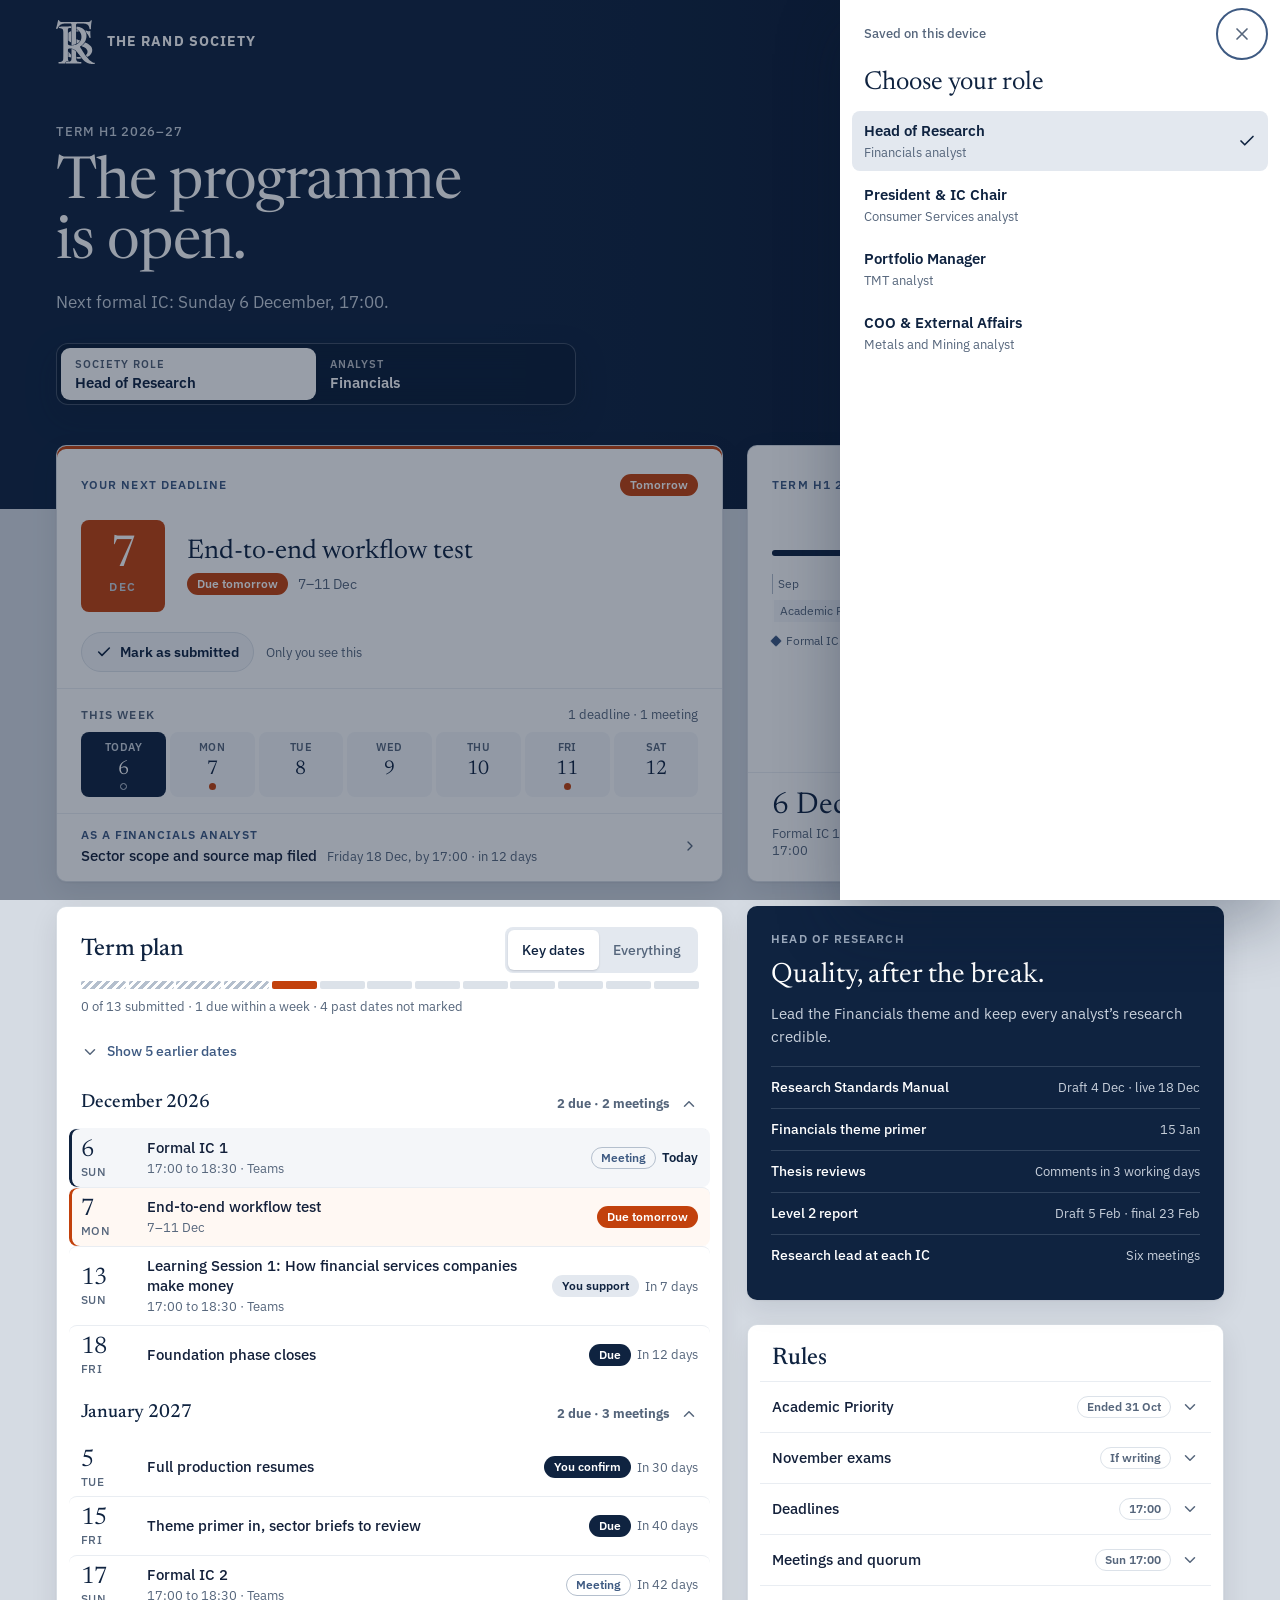
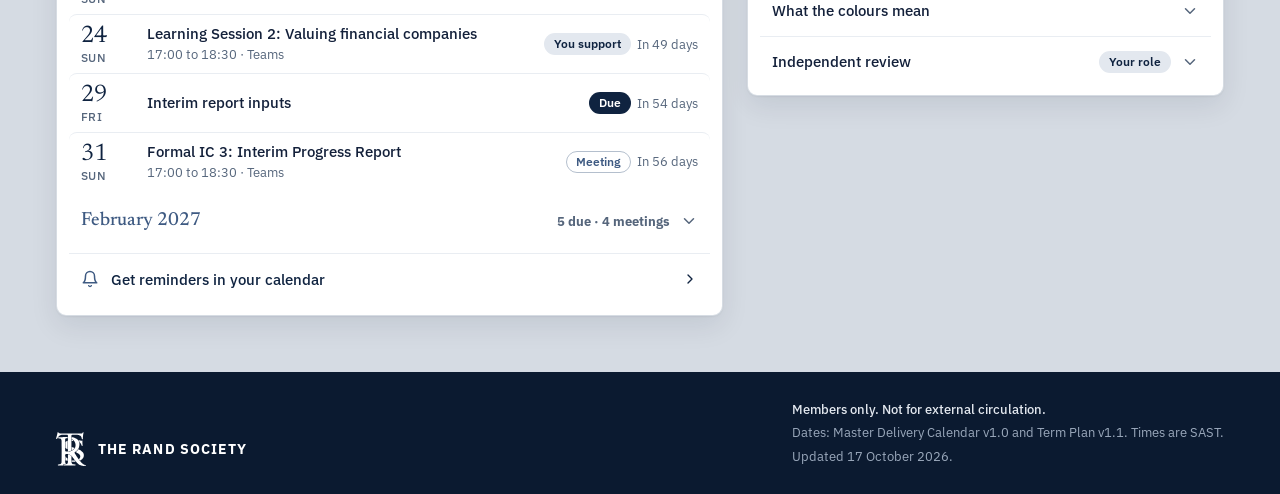
==== commit 1bbcf748: "Subtle motion The dashboard builds in as the launch screen fades: the progress bar fills left to rig" ====
--- a/index.html
+++ b/index.html
@@ -33,7 +33,7 @@
 <style>#splash{position:fixed;inset:0;z-index:100;display:flex;align-items:center;justify-content:center;background:#0F2340;transition:opacity 380ms ease}#splash.out{opacity:0;pointer-events:none}.sp-in{display:flex;flex-direction:column;align-items:center;gap:22px;animation:spIn 520ms cubic-bezier(.2,.8,.2,1) both}.sp-mark{display:block;width:92px;height:auto}.sp-word{font:700 13px/1 'IBM Plex Sans',system-ui,-apple-system,'Segoe UI',Roboto,Arial,sans-serif;letter-spacing:.14em;color:#C9D1DC;white-space:nowrap;animation:spWord 450ms 100ms ease both}.sp-slow{position:absolute;left:16px;right:16px;bottom:calc(32px + env(safe-area-inset-bottom,0px));margin:0;text-align:center;font:400 13px/1.4 system-ui,-apple-system,'Segoe UI',Roboto,Arial,sans-serif;color:#9AA8BB;opacity:0;animation:spSlow 300ms 9s forwards}@keyframes spIn{from{opacity:0;transform:scale(.94)}to{opacity:1;transform:none}}@keyframes spWord{from{opacity:0;transform:translateY(4px)}to{opacity:1;transform:none}}@keyframes spSlow{to{opacity:1}}@media (prefers-reduced-motion:reduce){.sp-in,.sp-word{animation:none}#splash{transition-duration:120ms}}</style>
 </head>
 <body>
-<div id="splash" aria-hidden="true"><div class="sp-in"><svg class="sp-mark" viewBox="10 10 516 580" width="92" height="103"><path fill="#FFFFFF" fill-rule="evenodd" d="M484.2 590.7C484.2 590.6 481.6 590.4 478.5 590.3C472.8 590 464.6 589.2 461.9 588.7C461.1 588.6 459.3 588.2 458 587.9C456.7 587.6 455 587.2 454.2 587.1C453.5 587 452.3 586.8 451.6 586.6C450.9 586.4 449.2 586 447.9 585.7C440.2 584.1 428 579.8 420.5 576.1C412.2 572 406.6 568.4 398.8 562.4C392.6 557.6 392.2 557.3 389.5 554.8C379.6 545.8 369.9 535.8 362.6 527.1C361 525.2 358.8 522.6 357.7 521.4C356 519.3 349.5 511.3 348.4 509.7C346.7 507.5 343.6 503.5 342 501.5C337.7 496.2 336.1 494.1 334.8 492.2C332.4 488.9 328.3 483.6 324.4 478.6C320.9 474.2 317.3 469.6 310 460.1C308.4 458.1 306.4 455.5 305.5 454.4C303.6 452 300 447.4 295.8 441.8C292.1 436.9 289.3 433.5 286.3 430.1C285.1 428.8 282.9 426.2 281.5 424.5C277.3 419.4 270 412.4 263.8 407.4C261.9 405.9 258.6 403.6 254.8 401.2C252.9 400 245.4 395.8 245.1 395.8C245.1 395.8 243.7 395.2 242.2 394.5C237.7 392.4 232.1 390.6 225.5 388.9C218.4 387 218.3 387 209.1 386C192.5 384.1 182.3 385.5 175.3 390.4C171 393.4 169.4 395.3 168.3 398.6L167.7 400.6 L167.7 451.6C167.6 519.2 167.8 524.3 170.6 536.6C171.9 542.4 173.7 546.6 176.3 550.2C179.5 554.5 179.6 554.7 179.4 555.4C179.3 555.8 178.9 556.2 178.3 556.4C176.6 557.1 166.7 558.5 160 559C158.1 559.1 155.7 559.4 154.5 559.5C141.9 560.9 140.2 561.3 137.6 563.9C136.1 565.4 134.9 567.6 134.3 569.9C133.8 572.2 133.8 577.7 134.3 580.1C134.8 582 134.9 583.1 134.5 583.7C133.9 584.9 135.3 584.9 90.5 584.9C50.9 584.9 48.3 584.9 46.9 584.4C44.3 583.6 43.1 582 42.5 578.2C42.1 575.9 42.3 572.2 42.9 570.3C43.3 569 44.2 567.7 45 567.2C46 566.7 48.5 566.2 52.4 565.8C54.6 565.5 58.1 565 60.1 564.7C62.2 564.5 65.7 564 67.9 563.8C74.8 562.9 82.3 561 86.4 559.1C93.2 555.9 97.2 552.2 100.5 546.2C101.8 543.7 102.6 541.6 103.5 538C105 531.6 105.3 529.3 106.1 518.4C107.1 505.3 107.1 505.8 107.1 341.4C107.1 167.9 107.2 179.1 105.7 160.2C105.2 153 104.9 151 103.6 144.4C102 136.2 99.3 130.7 95.3 127C92.8 124.7 86.5 121.8 82.6 121.1C82.1 121 79.9 120.6 77.8 120.1C74 119.3 67.5 118.4 62.9 118.1C56.3 117.7 52.7 117 51.1 116C49.4 115 48 112 47.6 108.9C47.4 107 48 104.1 49 102C50.6 98.8 51.9 98.5 66.1 98C69.8 97.8 73.6 97.6 74.7 97.5C78.3 97.1 83.3 96.8 91.6 96.5C96.2 96.4 106.6 96 114.9 95.8C130.9 95.2 140.9 94.9 155.5 94.5C160.5 94.3 167.4 94.1 170.8 94C180.2 93.6 195 93.3 201.8 93.2L208 93.2 L208.8 94L209.6 94.7 L209.7 103.5C209.8 109.5 209.7 112.7 209.5 113.3C209 115.1 208.9 115.1 197.8 115.3C185.9 115.5 184.6 115.7 179.2 117.6C176 118.8 175 119.3 172.9 120.9C169.4 123.5 168.4 125.8 167.6 132.5C167.2 136.4 167.1 154.8 167.5 167.5C167.6 171.9 167.6 206.7 167.5 249.2C167.4 290 167.5 324.4 167.6 325.6C167.8 328.1 168.6 331.4 169.3 332.8C169.9 334 171.6 335.7 173.6 337C176.2 338.7 181.6 340.8 185.6 341.7C195 343.8 199 344.3 211.2 344.8C219.2 345.1 227.3 344.9 234.8 344.1C240.8 343.5 253.3 341.3 257.1 340.1C258.2 339.8 261 339 263.4 338.3C275.6 334.7 286 330.1 296.9 323.4C303.8 319.2 307.8 316.1 313.7 310.7C324.5 300.6 332.7 289.3 337.6 277.4C339.8 271.9 342.1 265 343.1 260.6C345.1 252 345.3 250.8 345.9 243.3C346.6 233 346.6 227.6 345.6 217.6C345.2 213.2 344.8 211 343.5 205.5C342.4 201.1 339.8 193 338.5 190.6C338.1 189.8 337.6 188.5 337.4 187.8C336.8 185.9 334.2 180.3 332.8 177.9C326.7 167.1 320.8 159.3 312.6 151.1C305 143.4 296.4 137.2 286.4 132.2C284.9 131.5 283.3 130.6 282.8 130.1C281.1 128.8 281.2 129.2 281.2 113.3C281.3 98 281.3 97.6 282.5 97C283.2 96.6 285.3 96.7 289.4 97.4C291.4 97.7 294.8 98.2 296.9 98.5C303.6 99.4 305.6 99.7 307.6 100.4C308.8 100.7 311.3 101.3 313.4 101.7C315.4 102.1 318.1 102.8 319.2 103.1C320.4 103.4 322.7 104 324.4 104.5C336.8 107.6 350.1 113.6 362.8 121.7C371.3 127.1 378.3 133 384.4 139.8C391.7 148 395.8 153.9 400.6 163C404.4 170.3 408.1 181.4 410.5 192.5C410.8 193.8 411.4 198 411.9 201.8L412.9 208.6 L412.9 219.6L412.9 230.6 L412.1 236.2C410.1 249.7 409.6 252.3 406.2 263.9C402.7 275.8 399.6 283.5 394 293.9C385.2 310.2 373.8 324.7 361 335.9C350.8 344.9 347.1 347.5 338.2 352.1C331.7 355.5 331.6 355.6 330.3 356.8C328.9 358.1 328.4 359.8 328.4 362.2C328.4 364.4 328.9 366.2 330.2 368.5C331.1 370.3 337 380.1 339.6 384.4C340.6 385.9 342.1 388.4 343 389.9C343.9 391.4 345.7 394.3 347 396.2C348.3 398.2 351.2 402.9 353.4 406.6C355.6 410.2 358.1 414.2 359 415.4C361.8 419.7 365.5 425.4 366.9 427.9C368.2 430.2 372.6 436.8 376.7 442.8C377.6 444.1 381 449.1 384.2 453.9C389.8 462.2 391.1 464.1 393.9 467.6C396 470.2 396.3 470.7 401.1 477.4C406.3 484.5 409.1 488.2 411.4 491C412.2 492 414.1 494.5 415.6 496.5C420.3 502.7 424.4 507.7 429 512.9C429.8 513.7 431.2 515.4 432.2 516.6C436.6 521.7 438.4 523.7 444.6 530.1C452.1 537.9 457.1 542.7 459.8 545C460.8 545.9 462.8 547.6 464.1 548.9C474.2 558.1 481.5 563.2 491.8 568.1C497.6 570.9 500.7 572.2 504.9 573.4C510.7 575.1 511.1 575.2 514.4 575.6C519 576.2 522.5 577 523.8 577.7C525.9 578.7 526.9 581.1 526.3 583.4C525 588.3 515.7 590.4 493.1 590.7C488.3 590.7 484.3 590.7 484.2 590.7ZM146.1 584.8C142.7 584.5 141.6 583.7 140.5 580.3C139.7 577.9 139.5 573.5 140.1 571.4C141.2 567.4 143.1 566.3 150.5 565.8C152.2 565.6 155.3 565.3 157.2 565C159.2 564.7 162.8 564.3 165.1 564.1C171.6 563.5 174.8 563.1 181.8 561.8C190.8 560 195.8 558.3 200.6 555.1C202.8 553.7 206.2 550.3 207.5 548.3C212.2 541.3 214.3 532.8 215 517.6C215.3 511 215.6 488.1 215.6 475.5C215.6 470.2 215.6 450.2 215.5 431C215.4 404.9 215.5 395.9 215.7 395.1C216.2 393.5 216.9 393.1 218.9 393.3C219.9 393.4 221.6 393.8 222.8 394.1C223.9 394.5 225.9 395 227.2 395.4C233.6 397 243.5 401.1 250.2 405C254.5 407.5 258.3 410.4 264.4 415.7C269.9 420.6 273.6 424.4 274.5 426C275.6 428.1 275.7 429 275.5 447C275.1 483.9 275.3 511.1 276.1 519.5C276.2 520.3 276.4 522.7 276.6 524.9C277.4 533.6 278.3 538.1 280 542.8C281.8 547.8 287.2 553.7 292.5 556.6C294.8 557.8 301.4 560.2 305.2 561.1C308.9 562.1 315.7 563.4 317.6 563.6C321.1 563.9 326.2 564.5 329.2 565C331 565.3 333.9 565.6 335.8 565.8C341.7 566.3 343.6 566.8 344.8 568.2C345.9 569.5 346.1 570.6 346.1 574C346.1 577.3 345.8 579 344.9 581.1C344.3 582.4 342.7 584 341.6 584.6C341 584.8 318.2 584.9 244.6 584.9C191.7 584.9 147.4 584.8 146.1 584.8ZM303.2 520.9C295.4 520.6 284.7 519.5 283.5 518.9C283.1 518.7 282.6 518.1 282.4 517.7C281.8 516.4 281.5 511.8 281.5 504.4L281.5 497.8 L282.1 497.1C282.7 496.4 282.8 496.4 284.4 496.4C285.4 496.4 287.7 496.7 289.6 497.1C293.8 497.9 295.1 498 304.1 498.2C308.6 498.4 314.5 498.4 320.7 498.2L330.2 497.9 L331.2 498.5C332.3 499.1 332.6 499.5 337.7 506C339.4 508.1 341.9 511.3 343.2 513C346.1 516.5 346.6 517.5 346.2 518.3C345.9 519 345.1 519.2 342 519.6C336 520.5 330.6 520.8 318.1 520.9C311.2 520.9 304.6 520.9 303.2 520.9ZM202.7 503.8C201.3 503.4 199.7 502.9 199.1 502.6C197.8 502.1 189 499.6 185.8 498.8C184.3 498.5 181.4 498.1 179.2 497.9C177.1 497.7 175.2 497.5 174.9 497.4C173.8 496.9 173.8 497.9 173.7 461.8C173.6 426.2 173.6 425.8 174.6 425.8C175.1 425.8 176.2 427.1 176.9 428.6C177.3 429.3 178 430.5 178.5 431.2C179 432 179.7 433.2 180.1 433.9C180.5 434.6 181.3 435.7 181.8 436.5C182.3 437.3 183.6 439 184.6 440.4C190.3 448.4 195.8 454.6 203.1 460.9C209 466.1 209 466.1 209.3 468.9C209.5 471.1 209.3 501.2 209.1 502.7C208.8 504.7 207.2 504.9 202.7 503.8ZM423.7 496.7C423.3 496.4 422 494.9 420.8 493.3C419.6 491.7 418.2 489.8 417.6 489.1C415.6 486.7 407.6 476.3 406.7 474.8C405.9 473.5 405.8 472.4 406.4 471.4C406.7 471.1 407.8 470 408.9 469C413.6 464.7 417.5 459.7 420.5 454.3C422.3 451 422.6 450.3 424 446.5C425.2 443.1 425.5 441.7 426.3 437.5C426.8 434.8 426.9 433.6 426.9 427.9C426.9 421.5 426.8 421.3 426.1 417.8C425.4 414.5 423.9 410.1 422.3 406.4C421.1 403.7 417.9 398.9 414.4 394.4C408.1 386.4 394 376.6 375.8 367.5C368.9 364.1 361.4 360.8 352.1 357.1C349.9 356.3 348.5 355.2 348.5 354.4C348.5 353.7 349.1 353.1 352.7 350.5C359.9 345.3 363.1 342.6 369.5 336.4C377.7 328.4 382.6 322.7 387.9 315.1C394.4 305.9 394.7 305.5 396.6 305.9C397.8 306.2 405.9 309.5 411.1 312C413.9 313.2 414.3 313.4 417.6 315.2C418.6 315.8 421.5 317.3 424 318.6C429.5 321.5 433.1 323.7 440.2 328.4C455.8 338.6 466.4 348.4 474.3 360C480.9 369.8 484.2 377.4 487.1 389.6C487.9 393.1 488.2 394.8 488.6 400.5C489.2 407.9 489.1 414.9 488.1 421.8C487.7 424.6 485.8 432.5 484.7 436C480.7 448 473.7 459.8 464.7 469.5C462.9 471.5 460.7 473.7 459.9 474.4C459 475.1 457.2 476.7 455.9 478C450.8 482.7 444.1 487.4 434.6 492.8C426.6 497.4 425.1 497.9 423.7 496.7ZM217.1 338.8C216.8 338.6 216.3 338.2 216 337.9L215.5 337.1 L215.6 251.5C215.9 64.9 215.9 71.5 214.7 65.5C213.9 61.7 212.2 59.6 208.9 58.4C205.3 57.1 200.9 56.9 172.8 56.4C145.4 55.8 123.3 55.8 119.9 56.2C108.6 57.6 100.8 58.9 97.8 59.8C96.9 60.1 94.8 60.7 93 61.1C91.3 61.6 88.9 62.4 87.5 63C86.2 63.5 84.7 64.1 84.1 64.2C82.3 64.8 74.9 68.4 72.6 69.7C69.7 71.5 66.8 73.6 63.1 76.5C55.8 82.4 52.4 86.2 45.2 96.2C40.3 103.1 38 107.2 32.2 118.8C29 125.3 28.1 126.4 25.6 127.3C24.1 127.7 23.6 127.8 21.5 127.7C19 127.5 15.2 126.6 13.5 125.8C12.1 125 10.8 123.7 10.5 122.5C10.2 121.6 10.2 121.2 10.9 118.9C11.2 117.5 11.9 115.2 12.4 113.9C12.8 112.5 13.6 110 14.1 108.4C14.6 106.7 15.5 103.7 16.1 101.8C18.4 94.3 19 92 19.9 88.5C20.4 86.5 21.2 83.6 21.6 82.1C22.1 80.6 22.8 77.9 23.1 76.2C23.5 74.5 24.1 71.9 24.6 70.4C25.1 68.9 25.8 66.1 26.2 64.2C26.7 62.4 27.3 60 27.6 58.9C28.9 54.5 33.4 33.5 36.1 18.4C36.6 15.8 37.2 13.4 37.4 13C38.3 11.3 41.2 10.4 45.4 10.6C49.6 10.7 50.6 11.4 51.8 15.1C54.1 22.4 59.5 27.9 67.4 30.9C72.1 32.8 74 33.1 84.8 34.5L89.1 35.1 L257.8 35.2C379.3 35.3 428 35.2 432.1 35C440.7 34.6 448.9 33.4 452.6 32.1C459.5 29.6 463.5 26.2 468.3 18.4C471.4 13.5 472 13.1 476.7 13.3C481 13.5 483 14.5 483.4 16.4C483.6 17.2 482.7 22.6 481.6 27.4C480.7 31.3 479.6 37.2 479.1 40.5C478.9 42.1 478.5 44.4 478.2 45.6C477.9 46.9 477.6 49.4 477.4 51.2C477 55 475.6 65.9 475.3 67.7C474.9 69.5 474.2 78.3 473.5 88.4C473.4 90.4 473.1 93.6 473 95.4C472.7 100.1 472.4 109.9 472.4 119.5C472.4 129.3 472.5 128.8 469.7 130.2C467.7 131.2 465.2 131.6 461.6 131.4C459.3 131.3 458.5 131.2 457.4 130.7C454.8 129.5 454.1 128.3 453.4 123.4C452.9 120.5 451.4 113.1 450.9 110.9C450 107.7 447.9 101.3 446.9 98.9C446.3 97.5 445.7 96.1 445.6 95.8C445.4 94.9 442.1 88.8 440.8 86.6C438.1 82.4 432.4 75.6 429.1 72.9C423.2 68.1 414.3 63.5 406.7 61.4C405.4 61 403.4 60.4 402.1 60C399.6 59.2 394.9 58.3 387.6 57.4C385 57 381.6 56.6 380 56.4C373 55.5 364.4 55.3 344.2 55.7C308.4 56.5 288.5 57.1 285.6 57.6C282.3 58.2 280.5 59 279 60.7C278.3 61.4 277.6 62.4 277.4 62.8C276.9 63.8 276.1 67.2 275.8 69.9C275.3 73.9 274.9 100.1 275.1 122.5C275.2 134.4 275.3 185.1 275.3 235.2C275.3 326 275.3 326.2 274.8 327.2C274.1 328.5 273.2 328.9 266.6 331.1C259.2 333.5 255.9 334.5 253.5 334.9C252.3 335.1 249.6 335.6 247.5 336.1C240.4 337.5 238.9 337.7 234.6 338.1C232.3 338.3 229.3 338.6 228 338.8C225.1 339 217.8 339 217.1 338.8ZM282 323.3C281.8 323 281.5 322.4 281.4 321.9C281.3 321.5 281.3 308.9 281.3 294C281.4 271.3 281.4 266.8 281.7 266.2C282.2 265.4 282.5 265.3 283.3 265.2C284.1 265.2 289.3 267.1 292.2 268.4C294.6 269.5 301.5 272.2 305.1 273.4C306.6 273.9 308.2 274.4 308.5 274.6C308.9 274.8 310.2 275.3 311.5 275.6C312.8 276 314.5 276.6 315.4 276.9C316.2 277.3 318.1 277.9 319.6 278.4C323.3 279.5 326.4 280.8 327.2 281.5C328.2 282.5 328.1 283 325.4 287.4C323.8 290.1 320.9 294.1 317.8 297.8C315.1 300.9 307.8 308.3 305.8 309.9C299.9 314.3 297.9 315.7 293.9 318.1C284.1 323.9 283.1 324.3 282 323.3ZM205.9 304.2C197.8 300.4 183.9 290.6 176.8 283.7C173.9 280.9 173.9 281 173.7 273.6C173.6 270.2 173.5 247.8 173.6 223.9C173.6 183.1 173.7 180.3 174.1 179.6C176.7 174.8 192.4 163.3 203.9 157.8C208.3 155.8 208.9 155.9 209.3 159.4C209.6 162.2 209.5 300.6 209.3 302.6C209 304.9 208.2 305.2 205.9 304.2ZM455 247.2C453.5 246.6 452.8 245.5 451.4 241.6C450.9 240.2 450.3 238.4 449.9 237.5C449.6 236.6 448.8 234.5 448.1 232.9C444.8 223.8 439.4 212.8 435.2 206.2C430.2 198.5 427.9 195.9 418.8 187.7C417.3 186.4 415.9 185 415.7 184.5C415.4 184.1 414.6 182 414 179.9C411.2 171.1 407 161.8 402.1 153.5C399.5 149.1 399 147.9 399.5 147.3C400.1 146.7 402.3 147.1 406.9 148.5C409.2 149.2 412 150 413.2 150.3C416.1 151.1 425.2 154 425.8 154.3C426.7 154.7 437.7 157.8 439.9 158.2C441.3 158.4 443.6 158.6 446.1 158.6C450.6 158.6 451.1 158.5 454.2 156.7C455.7 155.9 456.4 155.6 457.6 155.5C460.5 155.3 463.7 156.8 464.5 158.7C464.8 159.6 464.8 162.1 464.2 173C464 178.3 464 181.2 464.2 189C464.4 194.1 464.6 199.9 464.8 201.8C465.4 212.3 465.9 217.1 466.6 222.9C468 233.7 468.6 240.1 468.5 242.2C468.4 243.8 468.3 244.1 467.5 244.9C466.5 245.9 465.3 246.3 461.6 247C458.7 247.5 456 247.6 455 247.2ZM282.6 163C282.2 162.9 281.9 162.4 281.7 162.1C281.3 161.1 281.1 143.4 281.5 141.3C282.1 138.2 284.2 137.9 288.6 140.4C295.9 144.6 304 151 308.9 156.4C312.6 160.6 312.4 160.7 302.6 161C294.5 161.3 290.2 161.7 285.8 162.9C284.2 163.3 283.4 163.3 282.6 163Z"/></svg><span class="sp-word">THE RAND SOCIETY</span></div><p class="sp-slow">Taking longer than usual. Check your connection.</p></div><noscript><style>#splash{display:none}</style></noscript>
+<div id="splash" aria-hidden="true"><div class="sp-in"><svg class="sp-mark" viewBox="10 10 516 580" width="92" height="103"><path fill="#FFFFFF" fill-rule="evenodd" d="M484.2 590.7C484.2 590.6 481.6 590.4 478.5 590.3C472.8 590 464.6 589.2 461.9 588.7C461.1 588.6 459.3 588.2 458 587.9C456.7 587.6 455 587.2 454.2 587.1C453.5 587 452.3 586.8 451.6 586.6C450.9 586.4 449.2 586 447.9 585.7C440.2 584.1 428 579.8 420.5 576.1C412.2 572 406.6 568.4 398.8 562.4C392.6 557.6 392.2 557.3 389.5 554.8C379.6 545.8 369.9 535.8 362.6 527.1C361 525.2 358.8 522.6 357.7 521.4C356 519.3 349.5 511.3 348.4 509.7C346.7 507.5 343.6 503.5 342 501.5C337.7 496.2 336.1 494.1 334.8 492.2C332.4 488.9 328.3 483.6 324.4 478.6C320.9 474.2 317.3 469.6 310 460.1C308.4 458.1 306.4 455.5 305.5 454.4C303.6 452 300 447.4 295.8 441.8C292.1 436.9 289.3 433.5 286.3 430.1C285.1 428.8 282.9 426.2 281.5 424.5C277.3 419.4 270 412.4 263.8 407.4C261.9 405.9 258.6 403.6 254.8 401.2C252.9 400 245.4 395.8 245.1 395.8C245.1 395.8 243.7 395.2 242.2 394.5C237.7 392.4 232.1 390.6 225.5 388.9C218.4 387 218.3 387 209.1 386C192.5 384.1 182.3 385.5 175.3 390.4C171 393.4 169.4 395.3 168.3 398.6L167.7 400.6 L167.7 451.6C167.6 519.2 167.8 524.3 170.6 536.6C171.9 542.4 173.7 546.6 176.3 550.2C179.5 554.5 179.6 554.7 179.4 555.4C179.3 555.8 178.9 556.2 178.3 556.4C176.6 557.1 166.7 558.5 160 559C158.1 559.1 155.7 559.4 154.5 559.5C141.9 560.9 140.2 561.3 137.6 563.9C136.1 565.4 134.9 567.6 134.3 569.9C133.8 572.2 133.8 577.7 134.3 580.1C134.8 582 134.9 583.1 134.5 583.7C133.9 584.9 135.3 584.9 90.5 584.9C50.9 584.9 48.3 584.9 46.9 584.4C44.3 583.6 43.1 582 42.5 578.2C42.1 575.9 42.3 572.2 42.9 570.3C43.3 569 44.2 567.7 45 567.2C46 566.7 48.5 566.2 52.4 565.8C54.6 565.5 58.1 565 60.1 564.7C62.2 564.5 65.7 564 67.9 563.8C74.8 562.9 82.3 561 86.4 559.1C93.2 555.9 97.2 552.2 100.5 546.2C101.8 543.7 102.6 541.6 103.5 538C105 531.6 105.3 529.3 106.1 518.4C107.1 505.3 107.1 505.8 107.1 341.4C107.1 167.9 107.2 179.1 105.7 160.2C105.2 153 104.9 151 103.6 144.4C102 136.2 99.3 130.7 95.3 127C92.8 124.7 86.5 121.8 82.6 121.1C82.1 121 79.9 120.6 77.8 120.1C74 119.3 67.5 118.4 62.9 118.1C56.3 117.7 52.7 117 51.1 116C49.4 115 48 112 47.6 108.9C47.4 107 48 104.1 49 102C50.6 98.8 51.9 98.5 66.1 98C69.8 97.8 73.6 97.6 74.7 97.5C78.3 97.1 83.3 96.8 91.6 96.5C96.2 96.4 106.6 96 114.9 95.8C130.9 95.2 140.9 94.9 155.5 94.5C160.5 94.3 167.4 94.1 170.8 94C180.2 93.6 195 93.3 201.8 93.2L208 93.2 L208.8 94L209.6 94.7 L209.7 103.5C209.8 109.5 209.7 112.7 209.5 113.3C209 115.1 208.9 115.1 197.8 115.3C185.9 115.5 184.6 115.7 179.2 117.6C176 118.8 175 119.3 172.9 120.9C169.4 123.5 168.4 125.8 167.6 132.5C167.2 136.4 167.1 154.8 167.5 167.5C167.6 171.9 167.6 206.7 167.5 249.2C167.4 290 167.5 324.4 167.6 325.6C167.8 328.1 168.6 331.4 169.3 332.8C169.9 334 171.6 335.7 173.6 337C176.2 338.7 181.6 340.8 185.6 341.7C195 343.8 199 344.3 211.2 344.8C219.2 345.1 227.3 344.9 234.8 344.1C240.8 343.5 253.3 341.3 257.1 340.1C258.2 339.8 261 339 263.4 338.3C275.6 334.7 286 330.1 296.9 323.4C303.8 319.2 307.8 316.1 313.7 310.7C324.5 300.6 332.7 289.3 337.6 277.4C339.8 271.9 342.1 265 343.1 260.6C345.1 252 345.3 250.8 345.9 243.3C346.6 233 346.6 227.6 345.6 217.6C345.2 213.2 344.8 211 343.5 205.5C342.4 201.1 339.8 193 338.5 190.6C338.1 189.8 337.6 188.5 337.4 187.8C336.8 185.9 334.2 180.3 332.8 177.9C326.7 167.1 320.8 159.3 312.6 151.1C305 143.4 296.4 137.2 286.4 132.2C284.9 131.5 283.3 130.6 282.8 130.1C281.1 128.8 281.2 129.2 281.2 113.3C281.3 98 281.3 97.6 282.5 97C283.2 96.6 285.3 96.7 289.4 97.4C291.4 97.7 294.8 98.2 296.9 98.5C303.6 99.4 305.6 99.7 307.6 100.4C308.8 100.7 311.3 101.3 313.4 101.7C315.4 102.1 318.1 102.8 319.2 103.1C320.4 103.4 322.7 104 324.4 104.5C336.8 107.6 350.1 113.6 362.8 121.7C371.3 127.1 378.3 133 384.4 139.8C391.7 148 395.8 153.9 400.6 163C404.4 170.3 408.1 181.4 410.5 192.5C410.8 193.8 411.4 198 411.9 201.8L412.9 208.6 L412.9 219.6L412.9 230.6 L412.1 236.2C410.1 249.7 409.6 252.3 406.2 263.9C402.7 275.8 399.6 283.5 394 293.9C385.2 310.2 373.8 324.7 361 335.9C350.8 344.9 347.1 347.5 338.2 352.1C331.7 355.5 331.6 355.6 330.3 356.8C328.9 358.1 328.4 359.8 328.4 362.2C328.4 364.4 328.9 366.2 330.2 368.5C331.1 370.3 337 380.1 339.6 384.4C340.6 385.9 342.1 388.4 343 389.9C343.9 391.4 345.7 394.3 347 396.2C348.3 398.2 351.2 402.9 353.4 406.6C355.6 410.2 358.1 414.2 359 415.4C361.8 419.7 365.5 425.4 366.9 427.9C368.2 430.2 372.6 436.8 376.7 442.8C377.6 444.1 381 449.1 384.2 453.9C389.8 462.2 391.1 464.1 393.9 467.6C396 470.2 396.3 470.7 401.1 477.4C406.3 484.5 409.1 488.2 411.4 491C412.2 492 414.1 494.5 415.6 496.5C420.3 502.7 424.4 507.7 429 512.9C429.8 513.7 431.2 515.4 432.2 516.6C436.6 521.7 438.4 523.7 444.6 530.1C452.1 537.9 457.1 542.7 459.8 545C460.8 545.9 462.8 547.6 464.1 548.9C474.2 558.1 481.5 563.2 491.8 568.1C497.6 570.9 500.7 572.2 504.9 573.4C510.7 575.1 511.1 575.2 514.4 575.6C519 576.2 522.5 577 523.8 577.7C525.9 578.7 526.9 581.1 526.3 583.4C525 588.3 515.7 590.4 493.1 590.7C488.3 590.7 484.3 590.7 484.2 590.7ZM146.1 584.8C142.7 584.5 141.6 583.7 140.5 580.3C139.7 577.9 139.5 573.5 140.1 571.4C141.2 567.4 143.1 566.3 150.5 565.8C152.2 565.6 155.3 565.3 157.2 565C159.2 564.7 162.8 564.3 165.1 564.1C171.6 563.5 174.8 563.1 181.8 561.8C190.8 560 195.8 558.3 200.6 555.1C202.8 553.7 206.2 550.3 207.5 548.3C212.2 541.3 214.3 532.8 215 517.6C215.3 511 215.6 488.1 215.6 475.5C215.6 470.2 215.6 450.2 215.5 431C215.4 404.9 215.5 395.9 215.7 395.1C216.2 393.5 216.9 393.1 218.9 393.3C219.9 393.4 221.6 393.8 222.8 394.1C223.9 394.5 225.9 395 227.2 395.4C233.6 397 243.5 401.1 250.2 405C254.5 407.5 258.3 410.4 264.4 415.7C269.9 420.6 273.6 424.4 274.5 426C275.6 428.1 275.7 429 275.5 447C275.1 483.9 275.3 511.1 276.1 519.5C276.2 520.3 276.4 522.7 276.6 524.9C277.4 533.6 278.3 538.1 280 542.8C281.8 547.8 287.2 553.7 292.5 556.6C294.8 557.8 301.4 560.2 305.2 561.1C308.9 562.1 315.7 563.4 317.6 563.6C321.1 563.9 326.2 564.5 329.2 565C331 565.3 333.9 565.6 335.8 565.8C341.7 566.3 343.6 566.8 344.8 568.2C345.9 569.5 346.1 570.6 346.1 574C346.1 577.3 345.8 579 344.9 581.1C344.3 582.4 342.7 584 341.6 584.6C341 584.8 318.2 584.9 244.6 584.9C191.7 584.9 147.4 584.8 146.1 584.8ZM303.2 520.9C295.4 520.6 284.7 519.5 283.5 518.9C283.1 518.7 282.6 518.1 282.4 517.7C281.8 516.4 281.5 511.8 281.5 504.4L281.5 497.8 L282.1 497.1C282.7 496.4 282.8 496.4 284.4 496.4C285.4 496.4 287.7 496.7 289.6 497.1C293.8 497.9 295.1 498 304.1 498.2C308.6 498.4 314.5 498.4 320.7 498.2L330.2 497.9 L331.2 498.5C332.3 499.1 332.6 499.5 337.7 506C339.4 508.1 341.9 511.3 343.2 513C346.1 516.5 346.6 517.5 346.2 518.3C345.9 519 345.1 519.2 342 519.6C336 520.5 330.6 520.8 318.1 520.9C311.2 520.9 304.6 520.9 303.2 520.9ZM202.7 503.8C201.3 503.4 199.7 502.9 199.1 502.6C197.8 502.1 189 499.6 185.8 498.8C184.3 498.5 181.4 498.1 179.2 497.9C177.1 497.7 175.2 497.5 174.9 497.4C173.8 496.9 173.8 497.9 173.7 461.8C173.6 426.2 173.6 425.8 174.6 425.8C175.1 425.8 176.2 427.1 176.9 428.6C177.3 429.3 178 430.5 178.5 431.2C179 432 179.7 433.2 180.1 433.9C180.5 434.6 181.3 435.7 181.8 436.5C182.3 437.3 183.6 439 184.6 440.4C190.3 448.4 195.8 454.6 203.1 460.9C209 466.1 209 466.1 209.3 468.9C209.5 471.1 209.3 501.2 209.1 502.7C208.8 504.7 207.2 504.9 202.7 503.8ZM423.7 496.7C423.3 496.4 422 494.9 420.8 493.3C419.6 491.7 418.2 489.8 417.6 489.1C415.6 486.7 407.6 476.3 406.7 474.8C405.9 473.5 405.8 472.4 406.4 471.4C406.7 471.1 407.8 470 408.9 469C413.6 464.7 417.5 459.7 420.5 454.3C422.3 451 422.6 450.3 424 446.5C425.2 443.1 425.5 441.7 426.3 437.5C426.8 434.8 426.9 433.6 426.9 427.9C426.9 421.5 426.8 421.3 426.1 417.8C425.4 414.5 423.9 410.1 422.3 406.4C421.1 403.7 417.9 398.9 414.4 394.4C408.1 386.4 394 376.6 375.8 367.5C368.9 364.1 361.4 360.8 352.1 357.1C349.9 356.3 348.5 355.2 348.5 354.4C348.5 353.7 349.1 353.1 352.7 350.5C359.9 345.3 363.1 342.6 369.5 336.4C377.7 328.4 382.6 322.7 387.9 315.1C394.4 305.9 394.7 305.5 396.6 305.9C397.8 306.2 405.9 309.5 411.1 312C413.9 313.2 414.3 313.4 417.6 315.2C418.6 315.8 421.5 317.3 424 318.6C429.5 321.5 433.1 323.7 440.2 328.4C455.8 338.6 466.4 348.4 474.3 360C480.9 369.8 484.2 377.4 487.1 389.6C487.9 393.1 488.2 394.8 488.6 400.5C489.2 407.9 489.1 414.9 488.1 421.8C487.7 424.6 485.8 432.5 484.7 436C480.7 448 473.7 459.8 464.7 469.5C462.9 471.5 460.7 473.7 459.9 474.4C459 475.1 457.2 476.7 455.9 478C450.8 482.7 444.1 487.4 434.6 492.8C426.6 497.4 425.1 497.9 423.7 496.7ZM217.1 338.8C216.8 338.6 216.3 338.2 216 337.9L215.5 337.1 L215.6 251.5C215.9 64.9 215.9 71.5 214.7 65.5C213.9 61.7 212.2 59.6 208.9 58.4C205.3 57.1 200.9 56.9 172.8 56.4C145.4 55.8 123.3 55.8 119.9 56.2C108.6 57.6 100.8 58.9 97.8 59.8C96.9 60.1 94.8 60.7 93 61.1C91.3 61.6 88.9 62.4 87.5 63C86.2 63.5 84.7 64.1 84.1 64.2C82.3 64.8 74.9 68.4 72.6 69.7C69.7 71.5 66.8 73.6 63.1 76.5C55.8 82.4 52.4 86.2 45.2 96.2C40.3 103.1 38 107.2 32.2 118.8C29 125.3 28.1 126.4 25.6 127.3C24.1 127.7 23.6 127.8 21.5 127.7C19 127.5 15.2 126.6 13.5 125.8C12.1 125 10.8 123.7 10.5 122.5C10.2 121.6 10.2 121.2 10.9 118.9C11.2 117.5 11.9 115.2 12.4 113.9C12.8 112.5 13.6 110 14.1 108.4C14.6 106.7 15.5 103.7 16.1 101.8C18.4 94.3 19 92 19.9 88.5C20.4 86.5 21.2 83.6 21.6 82.1C22.1 80.6 22.8 77.9 23.1 76.2C23.5 74.5 24.1 71.9 24.6 70.4C25.1 68.9 25.8 66.1 26.2 64.2C26.7 62.4 27.3 60 27.6 58.9C28.9 54.5 33.4 33.5 36.1 18.4C36.6 15.8 37.2 13.4 37.4 13C38.3 11.3 41.2 10.4 45.4 10.6C49.6 10.7 50.6 11.4 51.8 15.1C54.1 22.4 59.5 27.9 67.4 30.9C72.1 32.8 74 33.1 84.8 34.5L89.1 35.1 L257.8 35.2C379.3 35.3 428 35.2 432.1 35C440.7 34.6 448.9 33.4 452.6 32.1C459.5 29.6 463.5 26.2 468.3 18.4C471.4 13.5 472 13.1 476.7 13.3C481 13.5 483 14.5 483.4 16.4C483.6 17.2 482.7 22.6 481.6 27.4C480.7 31.3 479.6 37.2 479.1 40.5C478.9 42.1 478.5 44.4 478.2 45.6C477.9 46.9 477.6 49.4 477.4 51.2C477 55 475.6 65.9 475.3 67.7C474.9 69.5 474.2 78.3 473.5 88.4C473.4 90.4 473.1 93.6 473 95.4C472.7 100.1 472.4 109.9 472.4 119.5C472.4 129.3 472.5 128.8 469.7 130.2C467.7 131.2 465.2 131.6 461.6 131.4C459.3 131.3 458.5 131.2 457.4 130.7C454.8 129.5 454.1 128.3 453.4 123.4C452.9 120.5 451.4 113.1 450.9 110.9C450 107.7 447.9 101.3 446.9 98.9C446.3 97.5 445.7 96.1 445.6 95.8C445.4 94.9 442.1 88.8 440.8 86.6C438.1 82.4 432.4 75.6 429.1 72.9C423.2 68.1 414.3 63.5 406.7 61.4C405.4 61 403.4 60.4 402.1 60C399.6 59.2 394.9 58.3 387.6 57.4C385 57 381.6 56.6 380 56.4C373 55.5 364.4 55.3 344.2 55.7C308.4 56.5 288.5 57.1 285.6 57.6C282.3 58.2 280.5 59 279 60.7C278.3 61.4 277.6 62.4 277.4 62.8C276.9 63.8 276.1 67.2 275.8 69.9C275.3 73.9 274.9 100.1 275.1 122.5C275.2 134.4 275.3 185.1 275.3 235.2C275.3 326 275.3 326.2 274.8 327.2C274.1 328.5 273.2 328.9 266.6 331.1C259.2 333.5 255.9 334.5 253.5 334.9C252.3 335.1 249.6 335.6 247.5 336.1C240.4 337.5 238.9 337.7 234.6 338.1C232.3 338.3 229.3 338.6 228 338.8C225.1 339 217.8 339 217.1 338.8ZM282 323.3C281.8 323 281.5 322.4 281.4 321.9C281.3 321.5 281.3 308.9 281.3 294C281.4 271.3 281.4 266.8 281.7 266.2C282.2 265.4 282.5 265.3 283.3 265.2C284.1 265.2 289.3 267.1 292.2 268.4C294.6 269.5 301.5 272.2 305.1 273.4C306.6 273.9 308.2 274.4 308.5 274.6C308.9 274.8 310.2 275.3 311.5 275.6C312.8 276 314.5 276.6 315.4 276.9C316.2 277.3 318.1 277.9 319.6 278.4C323.3 279.5 326.4 280.8 327.2 281.5C328.2 282.5 328.1 283 325.4 287.4C323.8 290.1 320.9 294.1 317.8 297.8C315.1 300.9 307.8 308.3 305.8 309.9C299.9 314.3 297.9 315.7 293.9 318.1C284.1 323.9 283.1 324.3 282 323.3ZM205.9 304.2C197.8 300.4 183.9 290.6 176.8 283.7C173.9 280.9 173.9 281 173.7 273.6C173.6 270.2 173.5 247.8 173.6 223.9C173.6 183.1 173.7 180.3 174.1 179.6C176.7 174.8 192.4 163.3 203.9 157.8C208.3 155.8 208.9 155.9 209.3 159.4C209.6 162.2 209.5 300.6 209.3 302.6C209 304.9 208.2 305.2 205.9 304.2ZM455 247.2C453.5 246.6 452.8 245.5 451.4 241.6C450.9 240.2 450.3 238.4 449.9 237.5C449.6 236.6 448.8 234.5 448.1 232.9C444.8 223.8 439.4 212.8 435.2 206.2C430.2 198.5 427.9 195.9 418.8 187.7C417.3 186.4 415.9 185 415.7 184.5C415.4 184.1 414.6 182 414 179.9C411.2 171.1 407 161.8 402.1 153.5C399.5 149.1 399 147.9 399.5 147.3C400.1 146.7 402.3 147.1 406.9 148.5C409.2 149.2 412 150 413.2 150.3C416.1 151.1 425.2 154 425.8 154.3C426.7 154.7 437.7 157.8 439.9 158.2C441.3 158.4 443.6 158.6 446.1 158.6C450.6 158.6 451.1 158.5 454.2 156.7C455.7 155.9 456.4 155.6 457.6 155.5C460.5 155.3 463.7 156.8 464.5 158.7C464.8 159.6 464.8 162.1 464.2 173C464 178.3 464 181.2 464.2 189C464.4 194.1 464.6 199.9 464.8 201.8C465.4 212.3 465.9 217.1 466.6 222.9C468 233.7 468.6 240.1 468.5 242.2C468.4 243.8 468.3 244.1 467.5 244.9C466.5 245.9 465.3 246.3 461.6 247C458.7 247.5 456 247.6 455 247.2ZM282.6 163C282.2 162.9 281.9 162.4 281.7 162.1C281.3 161.1 281.1 143.4 281.5 141.3C282.1 138.2 284.2 137.9 288.6 140.4C295.9 144.6 304 151 308.9 156.4C312.6 160.6 312.4 160.7 302.6 161C294.5 161.3 290.2 161.7 285.8 162.9C284.2 163.3 283.4 163.3 282.6 163Z"/></svg><span class="sp-word">THE RAND SOCIETY</span></div><p class="sp-slow">Taking longer than usual. Check your connection.</p></div><script>document.documentElement.classList.add("splashing")</script><noscript><style>#splash{display:none}</style></noscript>
 <div id="app"><div class="boot">Loading the members’ dashboard…</div></div>
 <noscript><p class="boot">This dashboard needs JavaScript. Turn it on in your browser settings, then reload the page.</p></noscript>
 <script>window.TRS_PWA = true;</script>
--- a/app.css
+++ b/app.css
@@ -3,10 +3,12 @@
    One brand look on every device, by design: navy, slate and silver, no gold. */
 :root{
   --navy:#0F2340; --navy-2:#0B1A30; --slate:#3E5A82; --slate-2:#6C84A6;
-  --ink:#13203A; --muted:#56667C; --past:#7A879A;
+  --ink:#13203A; --muted:#56667C; --past:#66758A;
   --silver:#C9D1DC; --silver-2:#B4BFCD; --mist:#E3E8EF; --line:#DCE2E9; --line-2:#E9EDF2;
   --page:#D5DBE3; --card:#FFFFFF; --card-2:#F4F6F9;
   --on-navy:#FFFFFF; --on-navy-2:#C9D1DC; --on-navy-3:#9AA8BB;
+  --due:#C2410C; --due-tint:#FDEBDD; --due-ink:#9A3412; --due-edge:#F2A675; --due-wash:#FFF8F3;
+  --ok:#276B4E; --ok-tint:#E2F1E9; --ok-dot:#3C8B67;
   --serif:'Newsreader', Georgia, 'Noto Serif', 'Times New Roman', serif;
   --sans:'IBM Plex Sans', system-ui, -apple-system, 'Segoe UI', Roboto, 'HarmonyOS Sans', 'Helvetica Neue', Arial, sans-serif;
   --safe-top: env(safe-area-inset-top, 0px);
@@ -33,7 +35,8 @@
 /* ---------- masthead ---------- */
 .mast{position:relative;overflow:hidden;background:var(--navy);color:var(--on-navy)}
 .mast-photo{position:absolute;inset:0 0 0 auto;width:62%}
-.mast-photo img{position:absolute;inset:0;width:100%;height:100%;object-fit:cover;transition:opacity 700ms ease}
+.mast-photo img{position:absolute;inset:0;width:100%;height:100%;object-fit:cover;opacity:0;transition:opacity 700ms ease}
+.mast-photo img.in{opacity:1}
 .mast-photo::before{content:"";position:absolute;inset:0;z-index:1;background:#3C5778;mix-blend-mode:multiply;opacity:.5}
 .mast-photo::after{content:"";position:absolute;inset:0;z-index:1;background:linear-gradient(90deg,var(--navy) 0%,rgba(15,35,64,.84) 18%,rgba(15,35,64,.34) 52%,rgba(15,35,64,.12) 100%)}
 .mast-inner{position:relative;z-index:2;max-width:1200px;margin:0 auto;box-sizing:border-box;padding-left:var(--gutter-l);padding-right:var(--gutter-r);padding-block:calc(18px + var(--safe-top)) 104px;display:flex;flex-direction:column;gap:56px}
@@ -64,8 +67,8 @@
 
 /* ---------- board ---------- */
 .board{position:relative;z-index:3;width:100%;max-width:1200px;margin:-64px auto 0;box-sizing:border-box;padding-left:var(--gutter-l);padding-right:var(--gutter-r);padding-block:0 56px;display:grid;grid-template-columns:minmax(0,7fr) minmax(0,5fr);grid-template-areas:"next term" "agenda side";gap:24px;align-items:start}
-.board.fade{animation:fade 220ms ease}
-@keyframes fade{from{opacity:.35}to{opacity:1}}
+.board.has-changes{grid-template-areas:"changes changes" "next term" "agenda side"}
+.board.stack{display:flex;flex-direction:column}
 .card{background:var(--card);border:1px solid rgba(180,191,205,.55);border-radius:var(--r-card);box-shadow:var(--shadow);min-width:0}
 .card-head{display:flex;align-items:center;justify-content:space-between;gap:12px;padding:20px 24px 0}
 .card-title{margin:0;font-family:var(--serif);font-weight:500;font-size:24px;line-height:1.15;color:var(--navy)}
@@ -151,6 +154,8 @@
 .rows li:first-child .row{border-top-color:transparent}
 .row:hover{background:var(--card-2)}
 .row.is-next{background:var(--card-2);box-shadow:inset 3px 0 0 var(--navy)}
+.row.is-next.b-soon{box-shadow:inset 3px 0 0 var(--due)}
+.row.is-next.b-week,.row.is-next.b-rev{box-shadow:inset 3px 0 0 var(--due-edge)}
 .row .dd{display:flex;flex-direction:column;align-items:flex-start;line-height:1}
 .row .dd b{font-family:var(--serif);font-weight:400;font-size:24px;color:var(--navy)}
 .row .dd small{margin-top:4px;font-size:11.5px;font-weight:500;letter-spacing:.04em;text-transform:uppercase;color:var(--muted)}
@@ -245,6 +250,179 @@
 .pick .nm b{font-weight:600;font-size:15px;color:var(--navy)}
 .pick .nm span{font-size:13px;color:var(--muted)}
 .pick-title{margin:0;padding:8px 24px 8px;font-family:var(--serif);font-weight:400;font-size:26px;color:var(--navy)}
+
+
+/* ---------- this week ---------- */
+.wkstrip{margin-top:auto;padding:4px 24px 16px;border-top:1px solid var(--line-2)}
+.week-head{display:flex;align-items:baseline;justify-content:space-between;gap:12px;padding:12px 0 8px}
+.week-head .then-k{padding:0}
+.week-sum{font-size:12.5px;color:var(--muted)}
+.week-days{display:grid;grid-template-columns:repeat(7,minmax(0,1fr));gap:4px}
+.wday{display:flex;flex-direction:column;align-items:center;gap:3px;min-height:64px;padding:7px 0 6px;box-sizing:border-box;border-radius:8px;background:var(--card-2);color:var(--ink);text-align:center}
+.wday.has{cursor:pointer;transition:background-color 140ms ease,transform 140ms ease}
+.wday.has:hover{background:var(--mist)}
+.wday.has:active{transform:scale(.96)}
+.wday .wd{font-size:11px;font-weight:600;letter-spacing:.04em;text-transform:uppercase;color:var(--muted)}
+.wday .wn{font-family:var(--serif);font-size:20px;line-height:1.05;color:var(--navy)}
+.wday .wm{display:flex;gap:3px;height:8px;align-items:center}
+.wm i{display:block;width:7px;height:7px;box-sizing:border-box;border-radius:50%}
+.wm i.due{background:var(--navy)}
+.wm i.meet{border:1.5px solid var(--slate);background:transparent}
+.wm i.other{background:var(--silver-2)}
+.wday.today{background:var(--navy)}
+.wday.today .wd{color:var(--on-navy-2)}
+.wday.today .wn{color:var(--on-navy)}
+.wday.today .wm i.due{background:var(--on-navy)}
+.wday.today .wm i.meet{border-color:var(--on-navy-2)}
+.wday.today.has:hover{background:var(--slate)}
+/* the other role */
+.other{display:grid;grid-template-columns:minmax(0,1fr) 16px;grid-template-areas:"k a" "t a";column-gap:12px;row-gap:2px;align-items:center;width:100%;padding:12px 24px 14px;box-sizing:border-box;border-top:1px solid var(--line-2);border-radius:0 0 var(--r-card) var(--r-card);text-align:left;color:var(--muted)}
+.other:hover{background:var(--card-2)}
+.other-k{grid-area:k;font-size:11.5px;font-weight:600;letter-spacing:.08em;text-transform:uppercase;color:var(--slate)}
+.other-t{grid-area:t;display:flex;flex-wrap:wrap;align-items:baseline;gap:2px 10px;min-width:0}
+.other-t .tt{font-size:14.5px;font-weight:500;color:var(--ink)}
+.other-t .dt{font-size:12.5px;color:var(--muted)}
+.other svg{grid-area:a}
+.lens-due{display:inline-block;margin-left:7px;padding:1px 6px;border-radius:999px;background:var(--silver);color:var(--navy);font-size:10.5px;letter-spacing:.02em;text-transform:none;vertical-align:1px;opacity:1}
+.lens-btn[aria-pressed="true"] .lens-due{background:var(--mist)}
+/* what changed */
+.changes{grid-area:changes;padding:16px 20px 12px;border-color:var(--silver-2);box-shadow:inset 3px 0 0 var(--slate),var(--shadow)}
+.ch-head{display:grid;grid-template-columns:auto minmax(0,1fr) auto;gap:10px;align-items:center}
+.ch-icon{display:flex;color:var(--slate)}
+.ch-title{margin:0;font-size:15px;font-weight:600;color:var(--navy)}
+.ch-ok{min-height:40px;padding:0 16px;border-radius:999px;background:var(--navy);color:var(--on-navy);font-size:13.5px;font-weight:600}
+.ch-text{margin:8px 0 0 28px;font-size:14px;line-height:1.55;color:var(--ink);max-width:65ch}
+.ch-list{list-style:none;margin:8px 0 0;padding:0 0 0 18px}
+.ch-row{display:grid;grid-template-columns:76px minmax(0,1fr);grid-template-areas:"k t" "k w";column-gap:10px;align-items:start;width:100%;min-height:44px;padding:7px 10px;box-sizing:border-box;border-radius:6px;text-align:left}
+button.ch-row:hover{background:var(--card-2)}
+.ch-kind{grid-area:k;justify-self:start;margin-top:1px;padding:1px 8px;border-radius:999px;font-size:11.5px;font-weight:600;background:var(--mist);color:var(--navy)}
+.ch-kind.new{background:var(--navy);color:var(--on-navy)}
+.ch-kind.removed{background:transparent;color:var(--muted);border:1px solid var(--line)}
+.ch-t{grid-area:t;font-size:14px;font-weight:500;color:var(--ink)}
+.ch-w{grid-area:w;font-size:12.5px;color:var(--muted)}
+.ch-more{margin:4px 0 0 28px;font-size:12.5px;color:var(--muted)}
+/* install */
+.install-card{display:grid;grid-template-columns:auto minmax(0,1fr);grid-template-areas:"m t" "a a";gap:10px 14px;align-items:center;padding:16px}
+.in-mark{grid-area:m;width:48px;height:48px;border-radius:11px;background:var(--navy);display:flex;align-items:center;justify-content:center}
+.in-text{grid-area:t}
+.in-text h2{margin:0;font-size:15px;font-weight:600;color:var(--navy)}
+.in-text p{margin:2px 0 0;font-size:13.5px;line-height:1.45;color:var(--muted)}
+.share-ic{vertical-align:-2px;margin:0 2px;color:var(--slate)}
+.in-actions{grid-area:a;display:flex;justify-content:flex-end;gap:8px}
+.in-later{min-height:44px;padding:0 14px;border-radius:999px;font-size:14px;font-weight:500;color:var(--slate)}
+.install-card .install{background:var(--navy);color:var(--on-navy)}
+/* calendar */
+.cal-row{display:grid;grid-template-columns:18px minmax(0,1fr) 16px;gap:12px;align-items:center;width:calc(100% - 24px);min-height:52px;margin:8px 12px 0;padding:0 12px;box-sizing:border-box;border-top:1px solid var(--line-2);border-radius:0 0 8px 8px;font-size:14.5px;font-weight:500;color:var(--navy);text-align:left}
+.cal-row:hover{background:var(--card-2)}
+.cal-row svg:first-child{color:var(--slate)}
+.cal-btns{display:grid;grid-template-columns:1fr 1fr;gap:10px}
+.cal-btn{display:flex;flex-direction:column;justify-content:center;gap:2px;min-height:60px;padding:8px 16px;box-sizing:border-box;border-radius:10px;background:var(--navy);color:var(--on-navy);font-weight:600;font-size:15px;text-decoration:none}
+.cal-btn small{font-weight:400;font-size:12.5px;color:var(--on-navy-2)}
+.cal-btn + .cal-btn{background:var(--mist);color:var(--navy)}
+.cal-btn + .cal-btn small{color:var(--muted)}
+.cal-copy{display:flex;flex-wrap:wrap;align-items:center;gap:8px 12px;padding-top:14px;border-top:1px solid var(--line-2)}
+.cal-k{flex:1 1 100%;font-size:13px;color:var(--muted)}
+.cal-url{flex:1 1 220px;min-width:0;overflow-wrap:anywhere;font:12.5px/1.45 ui-monospace,Menlo,Consolas,monospace;color:var(--ink);background:var(--card-2);padding:8px 10px;border-radius:6px;user-select:all}
+@media (max-width:759px){
+  .wkstrip{padding:2px 16px 14px}
+  .wday{min-height:58px}
+  .wday .wn{font-size:18px}
+  .wday .wd{font-size:10px}
+  .other{padding:12px 16px 14px}
+  .changes{padding:14px 14px 10px}
+  .ch-list{padding:0}
+  .ch-text{margin-left:0}
+  .ch-more{margin-left:10px}
+  .cal-row{width:calc(100% - 8px);margin:8px 4px 0}
+  .cal-btns{grid-template-columns:1fr}
+}
+
+
+/* ---------- deadline colours: calm until it matters ---------- */
+.tag.u-soon{background:var(--due);color:#FFFFFF}
+.tag.u-week{background:var(--due-tint);color:var(--due-ink)}
+.tag.ok{background:var(--ok-tint);color:var(--ok)}
+.tag.sub{background:var(--mist);color:var(--slate)}
+.tag.ok::before,.tag.sub::before{content:"";width:9px;height:5px;margin:-3px 1px 0 0;border:solid currentColor;border-width:0 0 2px 2px;transform:rotate(-45deg)}
+.row.b-soon{background:var(--due-wash);box-shadow:inset 3px 0 0 var(--due)}
+.row.b-week,.row.b-rev{box-shadow:inset 3px 0 0 var(--due-edge)}
+.row.b-soon:hover{background:#FFF1E8}
+.row.b-ok .tt,.row.b-sub .tt{color:var(--muted)}
+.row.is-next.b-soon,.row.is-next.b-week{background:var(--due-wash)}
+.next.b-soon{box-shadow:inset 0 3px 0 var(--due),var(--shadow)}
+.next.b-week,.next.b-rev{box-shadow:inset 0 3px 0 var(--due-edge),var(--shadow)}
+.next.b-soon .datebox{background:var(--due)}
+.next-act{display:flex;flex-wrap:wrap;align-items:center;gap:6px 12px;padding:0 24px 16px}
+.next-act span{font-size:12.5px;color:var(--muted)}
+.mark{display:flex;flex-wrap:wrap;align-items:center;gap:10px 14px;padding:14px 0 0;border-top:1px solid var(--line-2)}
+.mark span{font-size:13px;line-height:1.45;color:var(--muted);flex:1 1 200px}
+.mark .tag{flex:none}
+.mark-btn{display:inline-flex;align-items:center;gap:8px;min-height:44px;padding:0 18px;border-radius:999px;background:var(--navy);color:#FFFFFF;font-weight:600;font-size:14px;flex:none;transition:background-color 160ms ease}
+.mark-btn:hover{background:var(--slate)}
+.mark-btn.on{background:var(--mist);color:var(--slate)}
+.next-act .mark-btn{min-height:40px;padding:0 14px;font-size:13.5px;background:var(--card-2);color:var(--navy);border:1px solid var(--line)}
+.next-act .mark-btn:hover{background:var(--mist)}
+.prog{padding:2px 24px 8px}
+.prog-bar{display:flex;gap:3px;height:8px}
+.ps{flex:1 1 0;border-radius:2px;background:var(--line)}
+.ps.ok{background:var(--ok-dot)}.ps.sub{background:var(--slate)}.ps.soon{background:var(--due)}.ps.week,.ps.rev{background:var(--due-edge)}
+.ps.gap{background:repeating-linear-gradient(135deg,var(--silver-2) 0 3px,var(--card) 3px 6px)}
+.prog-cap{margin-top:8px;font-size:12.5px;color:var(--muted)}
+.wm i.due.soon{background:var(--due)}
+.wm i.due.week,.wm i.due.rev{background:var(--due-edge)}
+.wm i.due.done{background:var(--ok-dot)}
+.wday.today .wm i.due.soon{background:var(--due-edge)}
+.tl-tick.b-soon i{background:var(--due)}
+.tl-tick.b-week i,.tl-tick.b-rev i{background:var(--due-edge)}
+.tl-tick.b-ok i{background:var(--ok-dot)}
+.tl-tick.b-sub i{background:var(--slate)}
+.lens-due.urgent{background:var(--due);color:#FFFFFF}
+.lens-btn[aria-pressed="true"] .lens-due.urgent{background:var(--due)}
+.other.b-soon .dt{color:var(--due-ink);font-weight:600}
+.other.b-week .dt{color:var(--due-ink)}
+.toast{position:fixed;z-index:45;left:50%;bottom:calc(20px + env(safe-area-inset-bottom, 0px));transform:translateX(-50%);display:flex;align-items:center;gap:16px;max-width:calc(100vw - 32px);padding:10px 10px 10px 18px;box-sizing:border-box;border-radius:12px;background:var(--navy);color:var(--on-navy-2);font-size:13.5px;box-shadow:0 14px 34px rgba(11,26,48,.32);animation:toastIn 260ms var(--ease)}
+.toast span{min-width:0;overflow:hidden;text-overflow:ellipsis;white-space:nowrap}
+.toast b{color:var(--on-navy);font-weight:600;margin-right:4px}
+.toast button{flex:none;min-height:40px;padding:0 14px;border-radius:999px;background:rgba(255,255,255,.12);color:var(--on-navy);font-weight:600}
+@keyframes toastIn{from{opacity:0;transform:translate(-50%,12px)}to{opacity:1;transform:translate(-50%,0)}}
+@media (max-width:759px){
+  .prog{padding:2px 16px 8px}
+  .next-act{padding:0 16px 14px}
+}
+
+
+/* ---------- motion: quick, quiet, and only on things that change ---------- */
+/* held under the launch screen, then played as it fades so the dashboard builds in */
+.splashing .board,.splashing .board *{animation-play-state:paused!important}
+.board.fade.from-l{animation:boardL 300ms var(--ease) both}
+.board.fade.from-r{animation:boardR 300ms var(--ease) both}
+@keyframes boardL{from{opacity:.25;transform:translateX(-10px)}to{opacity:1;transform:none}}
+@keyframes boardR{from{opacity:.25;transform:translateX(10px)}to{opacity:1;transform:none}}
+.ps{transform-origin:left center;animation:segIn 560ms var(--ease) both;animation-delay:calc(var(--i, 0) * 45ms + 180ms);transition:background-color 420ms ease}
+@keyframes segIn{from{transform:scaleX(0);opacity:.4}to{transform:none;opacity:1}}
+.tl-done{transform-origin:left center;animation:barIn 950ms var(--ease) 150ms both}
+@keyframes barIn{from{transform:scaleX(0)}to{transform:none}}
+.tl-today{animation:dropIn 420ms var(--ease) 900ms both}
+@keyframes dropIn{from{opacity:0;transform:translateY(-6px)}to{opacity:1;transform:none}}
+.tl-tick i,.tl-ic{transition:background-color 420ms ease}
+.wday{animation:riseIn 380ms var(--ease) both;animation-delay:calc(var(--i, 0) * 35ms + 120ms)}
+.rows li{animation:riseIn 320ms var(--ease) both;animation-delay:calc(var(--i, 0) * 28ms)}
+@keyframes riseIn{from{opacity:0;transform:translateY(6px)}to{opacity:1;transform:none}}
+.stat{animation:riseIn 420ms var(--ease) both;animation-delay:calc(var(--i, 0) * 70ms + 250ms)}
+.next-main{animation:nextIn 380ms var(--ease) both}
+@keyframes nextIn{from{opacity:0;transform:translateY(8px)}to{opacity:1;transform:none}}
+.next.b-soon .card-head .tag{animation:pulse 1400ms ease-out 700ms 2}
+@keyframes pulse{0%{box-shadow:0 0 0 0 rgba(194,65,12,.45)}70%{box-shadow:0 0 0 9px rgba(194,65,12,0)}100%{box-shadow:0 0 0 0 rgba(194,65,12,0)}}
+.row,.tag,.datebox,.next{transition:background-color 380ms ease,box-shadow 380ms ease,color 380ms ease}
+.rule p{animation:openIn 240ms var(--ease) both}
+.month + .rows,.rows{transform-origin:top center}
+@keyframes openIn{from{opacity:0;transform:translateY(-4px)}to{opacity:1;transform:none}}
+.changes{animation:openIn 360ms var(--ease) 300ms both}
+.mark-btn svg path{stroke-dasharray:24;stroke-dashoffset:0}
+.mark-btn.on svg path{animation:tick 420ms var(--ease) both}
+@keyframes tick{from{stroke-dashoffset:24}to{stroke-dashoffset:0}}
+.lens-due{animation:popIn 320ms var(--ease) both}
+@keyframes popIn{from{opacity:0;transform:scale(.7)}to{opacity:1;transform:none}}
 
 /* ---------- phones and narrow windows ---------- */
 @media (max-width:1000px){
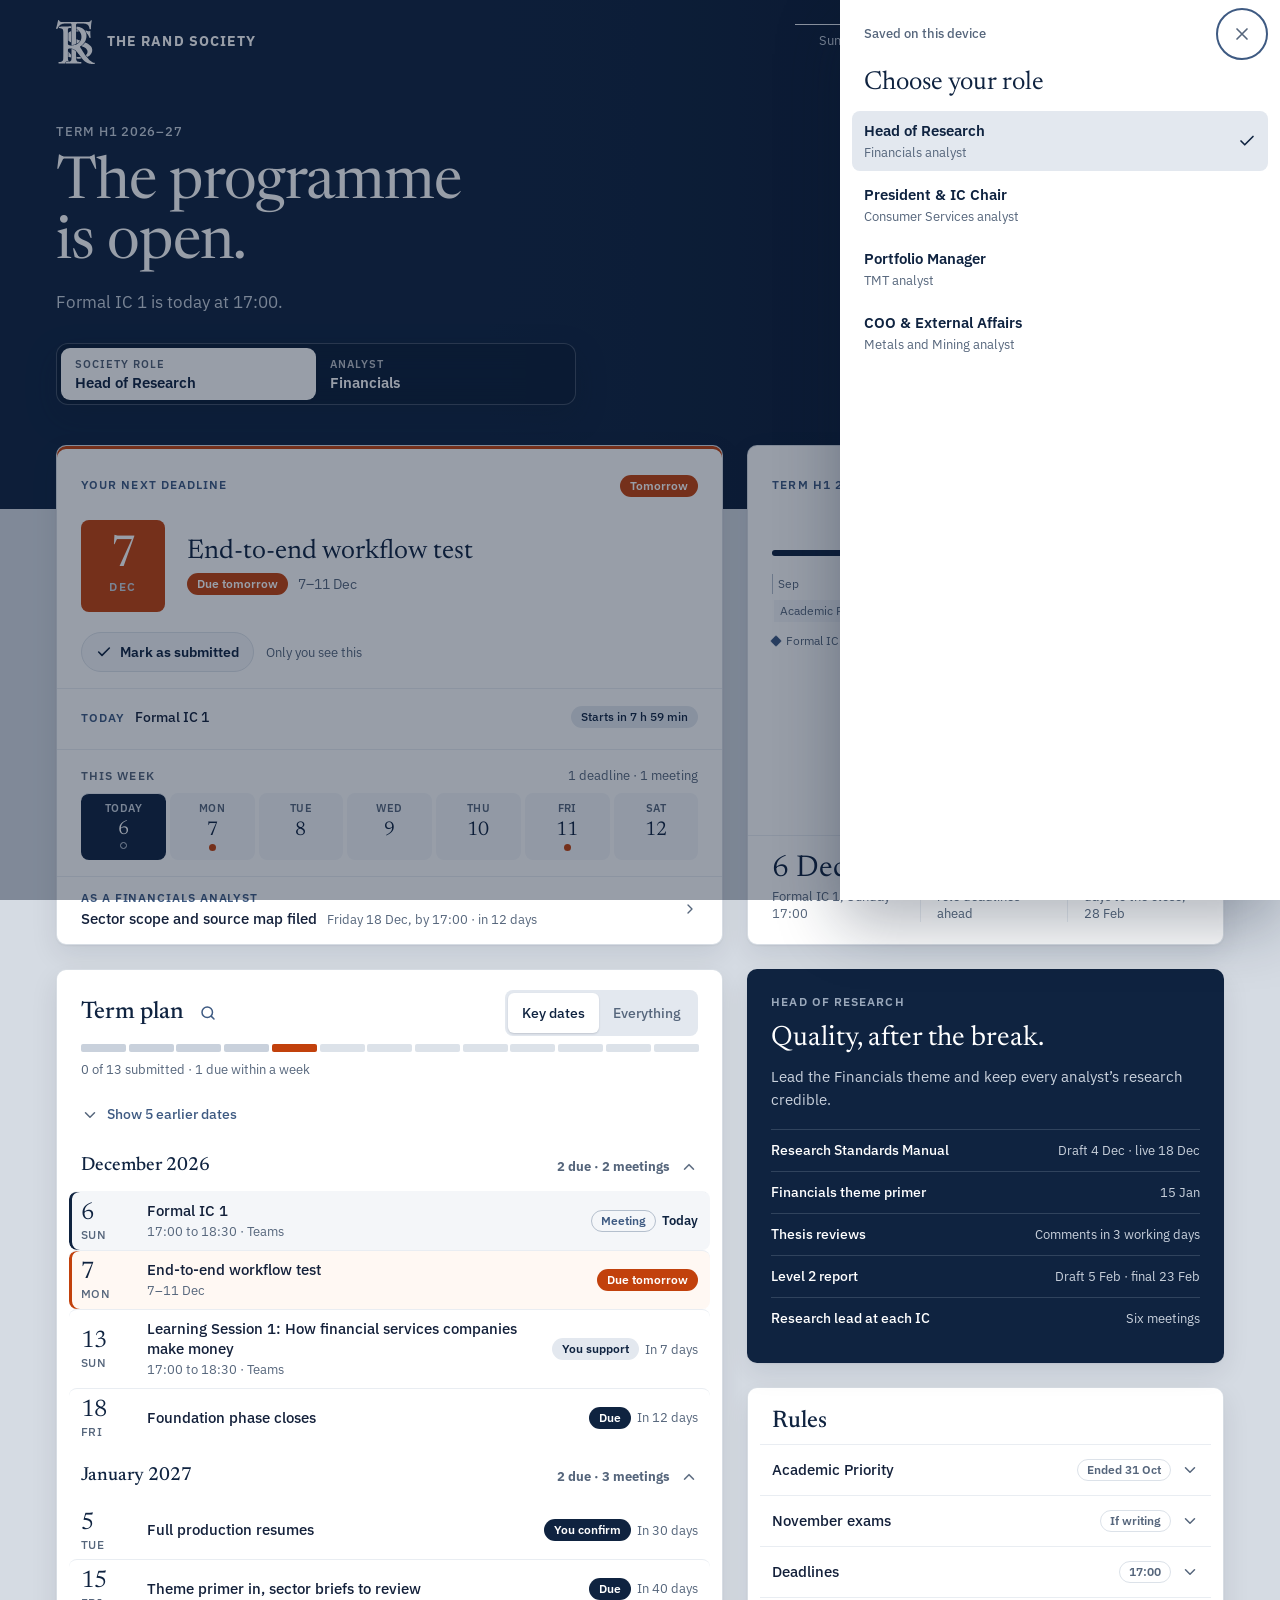
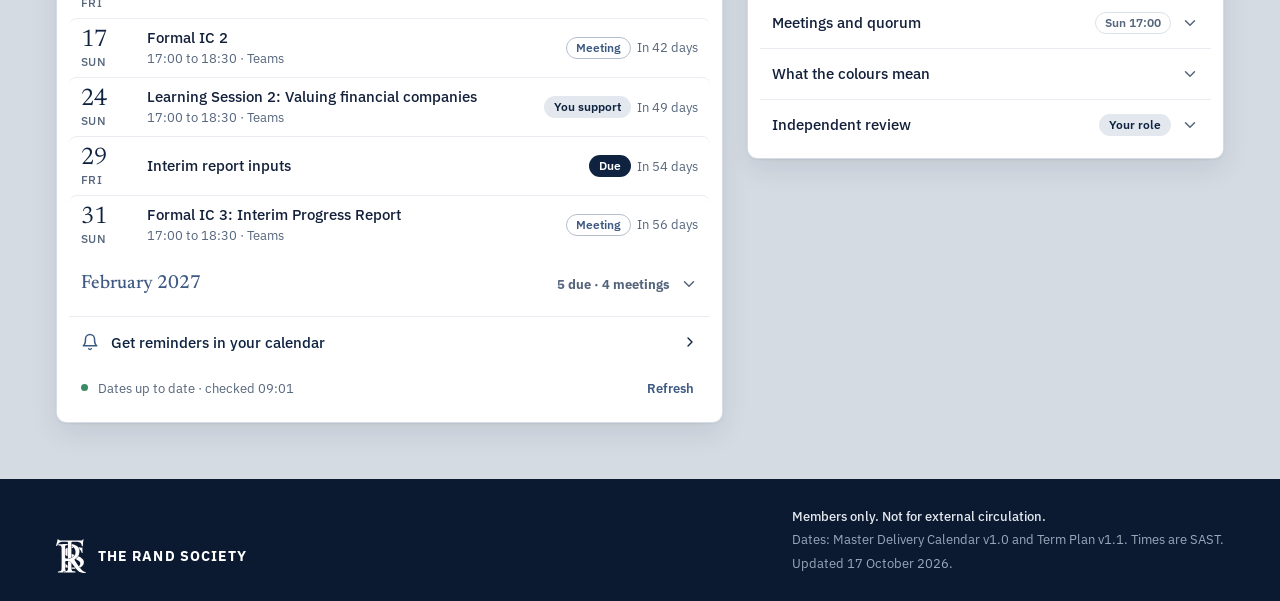
==== commit f998cdb3: "Phase 0: fixes, sync status, search and reviewer list - Deadlines close at their cut-off and meeting" ====
--- a/index.html
+++ b/index.html
@@ -30,10 +30,10 @@
 <link rel="apple-touch-startup-image" href="splash/launch-1284x2778.png" media="(device-width: 428px) and (device-height: 926px) and (-webkit-device-pixel-ratio: 3) and (orientation: portrait)">
 <link rel="apple-touch-startup-image" href="splash/launch-1290x2796.png" media="(device-width: 430px) and (device-height: 932px) and (-webkit-device-pixel-ratio: 3) and (orientation: portrait)">
 <link rel="apple-touch-startup-image" href="splash/launch-1320x2868.png" media="(device-width: 440px) and (device-height: 956px) and (-webkit-device-pixel-ratio: 3) and (orientation: portrait)">
-<style>#splash{position:fixed;inset:0;z-index:100;display:flex;align-items:center;justify-content:center;background:#0F2340;transition:opacity 380ms ease}#splash.out{opacity:0;pointer-events:none}.sp-in{display:flex;flex-direction:column;align-items:center;gap:22px;animation:spIn 520ms cubic-bezier(.2,.8,.2,1) both}.sp-mark{display:block;width:92px;height:auto}.sp-word{font:700 13px/1 'IBM Plex Sans',system-ui,-apple-system,'Segoe UI',Roboto,Arial,sans-serif;letter-spacing:.14em;color:#C9D1DC;white-space:nowrap;animation:spWord 450ms 100ms ease both}.sp-slow{position:absolute;left:16px;right:16px;bottom:calc(32px + env(safe-area-inset-bottom,0px));margin:0;text-align:center;font:400 13px/1.4 system-ui,-apple-system,'Segoe UI',Roboto,Arial,sans-serif;color:#9AA8BB;opacity:0;animation:spSlow 300ms 9s forwards}@keyframes spIn{from{opacity:0;transform:scale(.94)}to{opacity:1;transform:none}}@keyframes spWord{from{opacity:0;transform:translateY(4px)}to{opacity:1;transform:none}}@keyframes spSlow{to{opacity:1}}@media (prefers-reduced-motion:reduce){.sp-in,.sp-word{animation:none}#splash{transition-duration:120ms}}</style>
+<style>#splash{position:fixed;inset:0;z-index:100;display:flex;align-items:center;justify-content:center;background:#0F2340;transition:opacity 650ms cubic-bezier(.4,0,.2,1) 150ms}#splash.out{opacity:0;pointer-events:none}.sp-in{position:relative;display:flex;flex-direction:column;align-items:center;gap:22px;animation:spIn 900ms cubic-bezier(.2,.8,.2,1) backwards;transition:opacity 480ms ease,transform 800ms cubic-bezier(.4,0,.2,1)}#splash.out .sp-in{opacity:0;transform:scale(1.06)}.sp-mark{display:block;width:92px;height:auto}.sp-word{font:700 13px/1 'IBM Plex Sans',system-ui,-apple-system,'Segoe UI',Roboto,Arial,sans-serif;letter-spacing:.14em;color:#C9D1DC;white-space:nowrap;animation:spWord 800ms 300ms cubic-bezier(.2,.8,.2,1) backwards}.sp-load{position:absolute;left:50%;bottom:-30px;width:76px;height:2px;margin-left:-38px;border-radius:1px;background:rgba(201,209,220,.22);overflow:hidden}.sp-load i{display:block;height:100%;background:#C9D1DC;transform-origin:left center;animation:spLoad 1200ms cubic-bezier(.45,0,.25,1) 400ms both}.sp-slow{position:absolute;left:16px;right:16px;bottom:calc(32px + env(safe-area-inset-bottom,0px));margin:0;text-align:center;font:400 13px/1.4 system-ui,-apple-system,'Segoe UI',Roboto,Arial,sans-serif;color:#9AA8BB;opacity:0;animation:spSlow 300ms 9s forwards}@keyframes spIn{from{opacity:0;transform:translateY(10px) scale(.95)}to{opacity:1;transform:none}}@keyframes spWord{from{opacity:0;letter-spacing:.32em}to{opacity:1;letter-spacing:.14em}}@keyframes spLoad{from{transform:scaleX(0)}to{transform:scaleX(1)}}@keyframes spSlow{to{opacity:1}}.splash-quick .sp-in{animation-duration:320ms}.splash-quick .sp-word{animation:none}.splash-quick .sp-load i{animation-duration:420ms;animation-delay:60ms}.splash-quick #splash{transition-duration:420ms;transition-delay:60ms}.splash-quick .sp-in{transition-duration:280ms,420ms}@media (display-mode:standalone){.sp-in,.sp-word{animation:none}}@media (prefers-reduced-motion:reduce){.sp-in,.sp-word,.sp-load i{animation:none}#splash,.sp-in{transition-duration:150ms;transition-delay:0s}#splash.out .sp-in{transform:none}}</style>
 </head>
 <body>
-<div id="splash" aria-hidden="true"><div class="sp-in"><svg class="sp-mark" viewBox="10 10 516 580" width="92" height="103"><path fill="#FFFFFF" fill-rule="evenodd" d="M484.2 590.7C484.2 590.6 481.6 590.4 478.5 590.3C472.8 590 464.6 589.2 461.9 588.7C461.1 588.6 459.3 588.2 458 587.9C456.7 587.6 455 587.2 454.2 587.1C453.5 587 452.3 586.8 451.6 586.6C450.9 586.4 449.2 586 447.9 585.7C440.2 584.1 428 579.8 420.5 576.1C412.2 572 406.6 568.4 398.8 562.4C392.6 557.6 392.2 557.3 389.5 554.8C379.6 545.8 369.9 535.8 362.6 527.1C361 525.2 358.8 522.6 357.7 521.4C356 519.3 349.5 511.3 348.4 509.7C346.7 507.5 343.6 503.5 342 501.5C337.7 496.2 336.1 494.1 334.8 492.2C332.4 488.9 328.3 483.6 324.4 478.6C320.9 474.2 317.3 469.6 310 460.1C308.4 458.1 306.4 455.5 305.5 454.4C303.6 452 300 447.4 295.8 441.8C292.1 436.9 289.3 433.5 286.3 430.1C285.1 428.8 282.9 426.2 281.5 424.5C277.3 419.4 270 412.4 263.8 407.4C261.9 405.9 258.6 403.6 254.8 401.2C252.9 400 245.4 395.8 245.1 395.8C245.1 395.8 243.7 395.2 242.2 394.5C237.7 392.4 232.1 390.6 225.5 388.9C218.4 387 218.3 387 209.1 386C192.5 384.1 182.3 385.5 175.3 390.4C171 393.4 169.4 395.3 168.3 398.6L167.7 400.6 L167.7 451.6C167.6 519.2 167.8 524.3 170.6 536.6C171.9 542.4 173.7 546.6 176.3 550.2C179.5 554.5 179.6 554.7 179.4 555.4C179.3 555.8 178.9 556.2 178.3 556.4C176.6 557.1 166.7 558.5 160 559C158.1 559.1 155.7 559.4 154.5 559.5C141.9 560.9 140.2 561.3 137.6 563.9C136.1 565.4 134.9 567.6 134.3 569.9C133.8 572.2 133.8 577.7 134.3 580.1C134.8 582 134.9 583.1 134.5 583.7C133.9 584.9 135.3 584.9 90.5 584.9C50.9 584.9 48.3 584.9 46.9 584.4C44.3 583.6 43.1 582 42.5 578.2C42.1 575.9 42.3 572.2 42.9 570.3C43.3 569 44.2 567.7 45 567.2C46 566.7 48.5 566.2 52.4 565.8C54.6 565.5 58.1 565 60.1 564.7C62.2 564.5 65.7 564 67.9 563.8C74.8 562.9 82.3 561 86.4 559.1C93.2 555.9 97.2 552.2 100.5 546.2C101.8 543.7 102.6 541.6 103.5 538C105 531.6 105.3 529.3 106.1 518.4C107.1 505.3 107.1 505.8 107.1 341.4C107.1 167.9 107.2 179.1 105.7 160.2C105.2 153 104.9 151 103.6 144.4C102 136.2 99.3 130.7 95.3 127C92.8 124.7 86.5 121.8 82.6 121.1C82.1 121 79.9 120.6 77.8 120.1C74 119.3 67.5 118.4 62.9 118.1C56.3 117.7 52.7 117 51.1 116C49.4 115 48 112 47.6 108.9C47.4 107 48 104.1 49 102C50.6 98.8 51.9 98.5 66.1 98C69.8 97.8 73.6 97.6 74.7 97.5C78.3 97.1 83.3 96.8 91.6 96.5C96.2 96.4 106.6 96 114.9 95.8C130.9 95.2 140.9 94.9 155.5 94.5C160.5 94.3 167.4 94.1 170.8 94C180.2 93.6 195 93.3 201.8 93.2L208 93.2 L208.8 94L209.6 94.7 L209.7 103.5C209.8 109.5 209.7 112.7 209.5 113.3C209 115.1 208.9 115.1 197.8 115.3C185.9 115.5 184.6 115.7 179.2 117.6C176 118.8 175 119.3 172.9 120.9C169.4 123.5 168.4 125.8 167.6 132.5C167.2 136.4 167.1 154.8 167.5 167.5C167.6 171.9 167.6 206.7 167.5 249.2C167.4 290 167.5 324.4 167.6 325.6C167.8 328.1 168.6 331.4 169.3 332.8C169.9 334 171.6 335.7 173.6 337C176.2 338.7 181.6 340.8 185.6 341.7C195 343.8 199 344.3 211.2 344.8C219.2 345.1 227.3 344.9 234.8 344.1C240.8 343.5 253.3 341.3 257.1 340.1C258.2 339.8 261 339 263.4 338.3C275.6 334.7 286 330.1 296.9 323.4C303.8 319.2 307.8 316.1 313.7 310.7C324.5 300.6 332.7 289.3 337.6 277.4C339.8 271.9 342.1 265 343.1 260.6C345.1 252 345.3 250.8 345.9 243.3C346.6 233 346.6 227.6 345.6 217.6C345.2 213.2 344.8 211 343.5 205.5C342.4 201.1 339.8 193 338.5 190.6C338.1 189.8 337.6 188.5 337.4 187.8C336.8 185.9 334.2 180.3 332.8 177.9C326.7 167.1 320.8 159.3 312.6 151.1C305 143.4 296.4 137.2 286.4 132.2C284.9 131.5 283.3 130.6 282.8 130.1C281.1 128.8 281.2 129.2 281.2 113.3C281.3 98 281.3 97.6 282.5 97C283.2 96.6 285.3 96.7 289.4 97.4C291.4 97.7 294.8 98.2 296.9 98.5C303.6 99.4 305.6 99.7 307.6 100.4C308.8 100.7 311.3 101.3 313.4 101.7C315.4 102.1 318.1 102.8 319.2 103.1C320.4 103.4 322.7 104 324.4 104.5C336.8 107.6 350.1 113.6 362.8 121.7C371.3 127.1 378.3 133 384.4 139.8C391.7 148 395.8 153.9 400.6 163C404.4 170.3 408.1 181.4 410.5 192.5C410.8 193.8 411.4 198 411.9 201.8L412.9 208.6 L412.9 219.6L412.9 230.6 L412.1 236.2C410.1 249.7 409.6 252.3 406.2 263.9C402.7 275.8 399.6 283.5 394 293.9C385.2 310.2 373.8 324.7 361 335.9C350.8 344.9 347.1 347.5 338.2 352.1C331.7 355.5 331.6 355.6 330.3 356.8C328.9 358.1 328.4 359.8 328.4 362.2C328.4 364.4 328.9 366.2 330.2 368.5C331.1 370.3 337 380.1 339.6 384.4C340.6 385.9 342.1 388.4 343 389.9C343.9 391.4 345.7 394.3 347 396.2C348.3 398.2 351.2 402.9 353.4 406.6C355.6 410.2 358.1 414.2 359 415.4C361.8 419.7 365.5 425.4 366.9 427.9C368.2 430.2 372.6 436.8 376.7 442.8C377.6 444.1 381 449.1 384.2 453.9C389.8 462.2 391.1 464.1 393.9 467.6C396 470.2 396.3 470.7 401.1 477.4C406.3 484.5 409.1 488.2 411.4 491C412.2 492 414.1 494.5 415.6 496.5C420.3 502.7 424.4 507.7 429 512.9C429.8 513.7 431.2 515.4 432.2 516.6C436.6 521.7 438.4 523.7 444.6 530.1C452.1 537.9 457.1 542.7 459.8 545C460.8 545.9 462.8 547.6 464.1 548.9C474.2 558.1 481.5 563.2 491.8 568.1C497.6 570.9 500.7 572.2 504.9 573.4C510.7 575.1 511.1 575.2 514.4 575.6C519 576.2 522.5 577 523.8 577.7C525.9 578.7 526.9 581.1 526.3 583.4C525 588.3 515.7 590.4 493.1 590.7C488.3 590.7 484.3 590.7 484.2 590.7ZM146.1 584.8C142.7 584.5 141.6 583.7 140.5 580.3C139.7 577.9 139.5 573.5 140.1 571.4C141.2 567.4 143.1 566.3 150.5 565.8C152.2 565.6 155.3 565.3 157.2 565C159.2 564.7 162.8 564.3 165.1 564.1C171.6 563.5 174.8 563.1 181.8 561.8C190.8 560 195.8 558.3 200.6 555.1C202.8 553.7 206.2 550.3 207.5 548.3C212.2 541.3 214.3 532.8 215 517.6C215.3 511 215.6 488.1 215.6 475.5C215.6 470.2 215.6 450.2 215.5 431C215.4 404.9 215.5 395.9 215.7 395.1C216.2 393.5 216.9 393.1 218.9 393.3C219.9 393.4 221.6 393.8 222.8 394.1C223.9 394.5 225.9 395 227.2 395.4C233.6 397 243.5 401.1 250.2 405C254.5 407.5 258.3 410.4 264.4 415.7C269.9 420.6 273.6 424.4 274.5 426C275.6 428.1 275.7 429 275.5 447C275.1 483.9 275.3 511.1 276.1 519.5C276.2 520.3 276.4 522.7 276.6 524.9C277.4 533.6 278.3 538.1 280 542.8C281.8 547.8 287.2 553.7 292.5 556.6C294.8 557.8 301.4 560.2 305.2 561.1C308.9 562.1 315.7 563.4 317.6 563.6C321.1 563.9 326.2 564.5 329.2 565C331 565.3 333.9 565.6 335.8 565.8C341.7 566.3 343.6 566.8 344.8 568.2C345.9 569.5 346.1 570.6 346.1 574C346.1 577.3 345.8 579 344.9 581.1C344.3 582.4 342.7 584 341.6 584.6C341 584.8 318.2 584.9 244.6 584.9C191.7 584.9 147.4 584.8 146.1 584.8ZM303.2 520.9C295.4 520.6 284.7 519.5 283.5 518.9C283.1 518.7 282.6 518.1 282.4 517.7C281.8 516.4 281.5 511.8 281.5 504.4L281.5 497.8 L282.1 497.1C282.7 496.4 282.8 496.4 284.4 496.4C285.4 496.4 287.7 496.7 289.6 497.1C293.8 497.9 295.1 498 304.1 498.2C308.6 498.4 314.5 498.4 320.7 498.2L330.2 497.9 L331.2 498.5C332.3 499.1 332.6 499.5 337.7 506C339.4 508.1 341.9 511.3 343.2 513C346.1 516.5 346.6 517.5 346.2 518.3C345.9 519 345.1 519.2 342 519.6C336 520.5 330.6 520.8 318.1 520.9C311.2 520.9 304.6 520.9 303.2 520.9ZM202.7 503.8C201.3 503.4 199.7 502.9 199.1 502.6C197.8 502.1 189 499.6 185.8 498.8C184.3 498.5 181.4 498.1 179.2 497.9C177.1 497.7 175.2 497.5 174.9 497.4C173.8 496.9 173.8 497.9 173.7 461.8C173.6 426.2 173.6 425.8 174.6 425.8C175.1 425.8 176.2 427.1 176.9 428.6C177.3 429.3 178 430.5 178.5 431.2C179 432 179.7 433.2 180.1 433.9C180.5 434.6 181.3 435.7 181.8 436.5C182.3 437.3 183.6 439 184.6 440.4C190.3 448.4 195.8 454.6 203.1 460.9C209 466.1 209 466.1 209.3 468.9C209.5 471.1 209.3 501.2 209.1 502.7C208.8 504.7 207.2 504.9 202.7 503.8ZM423.7 496.7C423.3 496.4 422 494.9 420.8 493.3C419.6 491.7 418.2 489.8 417.6 489.1C415.6 486.7 407.6 476.3 406.7 474.8C405.9 473.5 405.8 472.4 406.4 471.4C406.7 471.1 407.8 470 408.9 469C413.6 464.7 417.5 459.7 420.5 454.3C422.3 451 422.6 450.3 424 446.5C425.2 443.1 425.5 441.7 426.3 437.5C426.8 434.8 426.9 433.6 426.9 427.9C426.9 421.5 426.8 421.3 426.1 417.8C425.4 414.5 423.9 410.1 422.3 406.4C421.1 403.7 417.9 398.9 414.4 394.4C408.1 386.4 394 376.6 375.8 367.5C368.9 364.1 361.4 360.8 352.1 357.1C349.9 356.3 348.5 355.2 348.5 354.4C348.5 353.7 349.1 353.1 352.7 350.5C359.9 345.3 363.1 342.6 369.5 336.4C377.7 328.4 382.6 322.7 387.9 315.1C394.4 305.9 394.7 305.5 396.6 305.9C397.8 306.2 405.9 309.5 411.1 312C413.9 313.2 414.3 313.4 417.6 315.2C418.6 315.8 421.5 317.3 424 318.6C429.5 321.5 433.1 323.7 440.2 328.4C455.8 338.6 466.4 348.4 474.3 360C480.9 369.8 484.2 377.4 487.1 389.6C487.9 393.1 488.2 394.8 488.6 400.5C489.2 407.9 489.1 414.9 488.1 421.8C487.7 424.6 485.8 432.5 484.7 436C480.7 448 473.7 459.8 464.7 469.5C462.9 471.5 460.7 473.7 459.9 474.4C459 475.1 457.2 476.7 455.9 478C450.8 482.7 444.1 487.4 434.6 492.8C426.6 497.4 425.1 497.9 423.7 496.7ZM217.1 338.8C216.8 338.6 216.3 338.2 216 337.9L215.5 337.1 L215.6 251.5C215.9 64.9 215.9 71.5 214.7 65.5C213.9 61.7 212.2 59.6 208.9 58.4C205.3 57.1 200.9 56.9 172.8 56.4C145.4 55.8 123.3 55.8 119.9 56.2C108.6 57.6 100.8 58.9 97.8 59.8C96.9 60.1 94.8 60.7 93 61.1C91.3 61.6 88.9 62.4 87.5 63C86.2 63.5 84.7 64.1 84.1 64.2C82.3 64.8 74.9 68.4 72.6 69.7C69.7 71.5 66.8 73.6 63.1 76.5C55.8 82.4 52.4 86.2 45.2 96.2C40.3 103.1 38 107.2 32.2 118.8C29 125.3 28.1 126.4 25.6 127.3C24.1 127.7 23.6 127.8 21.5 127.7C19 127.5 15.2 126.6 13.5 125.8C12.1 125 10.8 123.7 10.5 122.5C10.2 121.6 10.2 121.2 10.9 118.9C11.2 117.5 11.9 115.2 12.4 113.9C12.8 112.5 13.6 110 14.1 108.4C14.6 106.7 15.5 103.7 16.1 101.8C18.4 94.3 19 92 19.9 88.5C20.4 86.5 21.2 83.6 21.6 82.1C22.1 80.6 22.8 77.9 23.1 76.2C23.5 74.5 24.1 71.9 24.6 70.4C25.1 68.9 25.8 66.1 26.2 64.2C26.7 62.4 27.3 60 27.6 58.9C28.9 54.5 33.4 33.5 36.1 18.4C36.6 15.8 37.2 13.4 37.4 13C38.3 11.3 41.2 10.4 45.4 10.6C49.6 10.7 50.6 11.4 51.8 15.1C54.1 22.4 59.5 27.9 67.4 30.9C72.1 32.8 74 33.1 84.8 34.5L89.1 35.1 L257.8 35.2C379.3 35.3 428 35.2 432.1 35C440.7 34.6 448.9 33.4 452.6 32.1C459.5 29.6 463.5 26.2 468.3 18.4C471.4 13.5 472 13.1 476.7 13.3C481 13.5 483 14.5 483.4 16.4C483.6 17.2 482.7 22.6 481.6 27.4C480.7 31.3 479.6 37.2 479.1 40.5C478.9 42.1 478.5 44.4 478.2 45.6C477.9 46.9 477.6 49.4 477.4 51.2C477 55 475.6 65.9 475.3 67.7C474.9 69.5 474.2 78.3 473.5 88.4C473.4 90.4 473.1 93.6 473 95.4C472.7 100.1 472.4 109.9 472.4 119.5C472.4 129.3 472.5 128.8 469.7 130.2C467.7 131.2 465.2 131.6 461.6 131.4C459.3 131.3 458.5 131.2 457.4 130.7C454.8 129.5 454.1 128.3 453.4 123.4C452.9 120.5 451.4 113.1 450.9 110.9C450 107.7 447.9 101.3 446.9 98.9C446.3 97.5 445.7 96.1 445.6 95.8C445.4 94.9 442.1 88.8 440.8 86.6C438.1 82.4 432.4 75.6 429.1 72.9C423.2 68.1 414.3 63.5 406.7 61.4C405.4 61 403.4 60.4 402.1 60C399.6 59.2 394.9 58.3 387.6 57.4C385 57 381.6 56.6 380 56.4C373 55.5 364.4 55.3 344.2 55.7C308.4 56.5 288.5 57.1 285.6 57.6C282.3 58.2 280.5 59 279 60.7C278.3 61.4 277.6 62.4 277.4 62.8C276.9 63.8 276.1 67.2 275.8 69.9C275.3 73.9 274.9 100.1 275.1 122.5C275.2 134.4 275.3 185.1 275.3 235.2C275.3 326 275.3 326.2 274.8 327.2C274.1 328.5 273.2 328.9 266.6 331.1C259.2 333.5 255.9 334.5 253.5 334.9C252.3 335.1 249.6 335.6 247.5 336.1C240.4 337.5 238.9 337.7 234.6 338.1C232.3 338.3 229.3 338.6 228 338.8C225.1 339 217.8 339 217.1 338.8ZM282 323.3C281.8 323 281.5 322.4 281.4 321.9C281.3 321.5 281.3 308.9 281.3 294C281.4 271.3 281.4 266.8 281.7 266.2C282.2 265.4 282.5 265.3 283.3 265.2C284.1 265.2 289.3 267.1 292.2 268.4C294.6 269.5 301.5 272.2 305.1 273.4C306.6 273.9 308.2 274.4 308.5 274.6C308.9 274.8 310.2 275.3 311.5 275.6C312.8 276 314.5 276.6 315.4 276.9C316.2 277.3 318.1 277.9 319.6 278.4C323.3 279.5 326.4 280.8 327.2 281.5C328.2 282.5 328.1 283 325.4 287.4C323.8 290.1 320.9 294.1 317.8 297.8C315.1 300.9 307.8 308.3 305.8 309.9C299.9 314.3 297.9 315.7 293.9 318.1C284.1 323.9 283.1 324.3 282 323.3ZM205.9 304.2C197.8 300.4 183.9 290.6 176.8 283.7C173.9 280.9 173.9 281 173.7 273.6C173.6 270.2 173.5 247.8 173.6 223.9C173.6 183.1 173.7 180.3 174.1 179.6C176.7 174.8 192.4 163.3 203.9 157.8C208.3 155.8 208.9 155.9 209.3 159.4C209.6 162.2 209.5 300.6 209.3 302.6C209 304.9 208.2 305.2 205.9 304.2ZM455 247.2C453.5 246.6 452.8 245.5 451.4 241.6C450.9 240.2 450.3 238.4 449.9 237.5C449.6 236.6 448.8 234.5 448.1 232.9C444.8 223.8 439.4 212.8 435.2 206.2C430.2 198.5 427.9 195.9 418.8 187.7C417.3 186.4 415.9 185 415.7 184.5C415.4 184.1 414.6 182 414 179.9C411.2 171.1 407 161.8 402.1 153.5C399.5 149.1 399 147.9 399.5 147.3C400.1 146.7 402.3 147.1 406.9 148.5C409.2 149.2 412 150 413.2 150.3C416.1 151.1 425.2 154 425.8 154.3C426.7 154.7 437.7 157.8 439.9 158.2C441.3 158.4 443.6 158.6 446.1 158.6C450.6 158.6 451.1 158.5 454.2 156.7C455.7 155.9 456.4 155.6 457.6 155.5C460.5 155.3 463.7 156.8 464.5 158.7C464.8 159.6 464.8 162.1 464.2 173C464 178.3 464 181.2 464.2 189C464.4 194.1 464.6 199.9 464.8 201.8C465.4 212.3 465.9 217.1 466.6 222.9C468 233.7 468.6 240.1 468.5 242.2C468.4 243.8 468.3 244.1 467.5 244.9C466.5 245.9 465.3 246.3 461.6 247C458.7 247.5 456 247.6 455 247.2ZM282.6 163C282.2 162.9 281.9 162.4 281.7 162.1C281.3 161.1 281.1 143.4 281.5 141.3C282.1 138.2 284.2 137.9 288.6 140.4C295.9 144.6 304 151 308.9 156.4C312.6 160.6 312.4 160.7 302.6 161C294.5 161.3 290.2 161.7 285.8 162.9C284.2 163.3 283.4 163.3 282.6 163Z"/></svg><span class="sp-word">THE RAND SOCIETY</span></div><p class="sp-slow">Taking longer than usual. Check your connection.</p></div><script>document.documentElement.classList.add("splashing")</script><noscript><style>#splash{display:none}</style></noscript>
+<div id="splash" aria-hidden="true"><div class="sp-in"><svg class="sp-mark" viewBox="10 10 516 580" width="92" height="103"><path fill="#FFFFFF" fill-rule="evenodd" d="M484.2 590.7C484.2 590.6 481.6 590.4 478.5 590.3C472.8 590 464.6 589.2 461.9 588.7C461.1 588.6 459.3 588.2 458 587.9C456.7 587.6 455 587.2 454.2 587.1C453.5 587 452.3 586.8 451.6 586.6C450.9 586.4 449.2 586 447.9 585.7C440.2 584.1 428 579.8 420.5 576.1C412.2 572 406.6 568.4 398.8 562.4C392.6 557.6 392.2 557.3 389.5 554.8C379.6 545.8 369.9 535.8 362.6 527.1C361 525.2 358.8 522.6 357.7 521.4C356 519.3 349.5 511.3 348.4 509.7C346.7 507.5 343.6 503.5 342 501.5C337.7 496.2 336.1 494.1 334.8 492.2C332.4 488.9 328.3 483.6 324.4 478.6C320.9 474.2 317.3 469.6 310 460.1C308.4 458.1 306.4 455.5 305.5 454.4C303.6 452 300 447.4 295.8 441.8C292.1 436.9 289.3 433.5 286.3 430.1C285.1 428.8 282.9 426.2 281.5 424.5C277.3 419.4 270 412.4 263.8 407.4C261.9 405.9 258.6 403.6 254.8 401.2C252.9 400 245.4 395.8 245.1 395.8C245.1 395.8 243.7 395.2 242.2 394.5C237.7 392.4 232.1 390.6 225.5 388.9C218.4 387 218.3 387 209.1 386C192.5 384.1 182.3 385.5 175.3 390.4C171 393.4 169.4 395.3 168.3 398.6L167.7 400.6 L167.7 451.6C167.6 519.2 167.8 524.3 170.6 536.6C171.9 542.4 173.7 546.6 176.3 550.2C179.5 554.5 179.6 554.7 179.4 555.4C179.3 555.8 178.9 556.2 178.3 556.4C176.6 557.1 166.7 558.5 160 559C158.1 559.1 155.7 559.4 154.5 559.5C141.9 560.9 140.2 561.3 137.6 563.9C136.1 565.4 134.9 567.6 134.3 569.9C133.8 572.2 133.8 577.7 134.3 580.1C134.8 582 134.9 583.1 134.5 583.7C133.9 584.9 135.3 584.9 90.5 584.9C50.9 584.9 48.3 584.9 46.9 584.4C44.3 583.6 43.1 582 42.5 578.2C42.1 575.9 42.3 572.2 42.9 570.3C43.3 569 44.2 567.7 45 567.2C46 566.7 48.5 566.2 52.4 565.8C54.6 565.5 58.1 565 60.1 564.7C62.2 564.5 65.7 564 67.9 563.8C74.8 562.9 82.3 561 86.4 559.1C93.2 555.9 97.2 552.2 100.5 546.2C101.8 543.7 102.6 541.6 103.5 538C105 531.6 105.3 529.3 106.1 518.4C107.1 505.3 107.1 505.8 107.1 341.4C107.1 167.9 107.2 179.1 105.7 160.2C105.2 153 104.9 151 103.6 144.4C102 136.2 99.3 130.7 95.3 127C92.8 124.7 86.5 121.8 82.6 121.1C82.1 121 79.9 120.6 77.8 120.1C74 119.3 67.5 118.4 62.9 118.1C56.3 117.7 52.7 117 51.1 116C49.4 115 48 112 47.6 108.9C47.4 107 48 104.1 49 102C50.6 98.8 51.9 98.5 66.1 98C69.8 97.8 73.6 97.6 74.7 97.5C78.3 97.1 83.3 96.8 91.6 96.5C96.2 96.4 106.6 96 114.9 95.8C130.9 95.2 140.9 94.9 155.5 94.5C160.5 94.3 167.4 94.1 170.8 94C180.2 93.6 195 93.3 201.8 93.2L208 93.2 L208.8 94L209.6 94.7 L209.7 103.5C209.8 109.5 209.7 112.7 209.5 113.3C209 115.1 208.9 115.1 197.8 115.3C185.9 115.5 184.6 115.7 179.2 117.6C176 118.8 175 119.3 172.9 120.9C169.4 123.5 168.4 125.8 167.6 132.5C167.2 136.4 167.1 154.8 167.5 167.5C167.6 171.9 167.6 206.7 167.5 249.2C167.4 290 167.5 324.4 167.6 325.6C167.8 328.1 168.6 331.4 169.3 332.8C169.9 334 171.6 335.7 173.6 337C176.2 338.7 181.6 340.8 185.6 341.7C195 343.8 199 344.3 211.2 344.8C219.2 345.1 227.3 344.9 234.8 344.1C240.8 343.5 253.3 341.3 257.1 340.1C258.2 339.8 261 339 263.4 338.3C275.6 334.7 286 330.1 296.9 323.4C303.8 319.2 307.8 316.1 313.7 310.7C324.5 300.6 332.7 289.3 337.6 277.4C339.8 271.9 342.1 265 343.1 260.6C345.1 252 345.3 250.8 345.9 243.3C346.6 233 346.6 227.6 345.6 217.6C345.2 213.2 344.8 211 343.5 205.5C342.4 201.1 339.8 193 338.5 190.6C338.1 189.8 337.6 188.5 337.4 187.8C336.8 185.9 334.2 180.3 332.8 177.9C326.7 167.1 320.8 159.3 312.6 151.1C305 143.4 296.4 137.2 286.4 132.2C284.9 131.5 283.3 130.6 282.8 130.1C281.1 128.8 281.2 129.2 281.2 113.3C281.3 98 281.3 97.6 282.5 97C283.2 96.6 285.3 96.7 289.4 97.4C291.4 97.7 294.8 98.2 296.9 98.5C303.6 99.4 305.6 99.7 307.6 100.4C308.8 100.7 311.3 101.3 313.4 101.7C315.4 102.1 318.1 102.8 319.2 103.1C320.4 103.4 322.7 104 324.4 104.5C336.8 107.6 350.1 113.6 362.8 121.7C371.3 127.1 378.3 133 384.4 139.8C391.7 148 395.8 153.9 400.6 163C404.4 170.3 408.1 181.4 410.5 192.5C410.8 193.8 411.4 198 411.9 201.8L412.9 208.6 L412.9 219.6L412.9 230.6 L412.1 236.2C410.1 249.7 409.6 252.3 406.2 263.9C402.7 275.8 399.6 283.5 394 293.9C385.2 310.2 373.8 324.7 361 335.9C350.8 344.9 347.1 347.5 338.2 352.1C331.7 355.5 331.6 355.6 330.3 356.8C328.9 358.1 328.4 359.8 328.4 362.2C328.4 364.4 328.9 366.2 330.2 368.5C331.1 370.3 337 380.1 339.6 384.4C340.6 385.9 342.1 388.4 343 389.9C343.9 391.4 345.7 394.3 347 396.2C348.3 398.2 351.2 402.9 353.4 406.6C355.6 410.2 358.1 414.2 359 415.4C361.8 419.7 365.5 425.4 366.9 427.9C368.2 430.2 372.6 436.8 376.7 442.8C377.6 444.1 381 449.1 384.2 453.9C389.8 462.2 391.1 464.1 393.9 467.6C396 470.2 396.3 470.7 401.1 477.4C406.3 484.5 409.1 488.2 411.4 491C412.2 492 414.1 494.5 415.6 496.5C420.3 502.7 424.4 507.7 429 512.9C429.8 513.7 431.2 515.4 432.2 516.6C436.6 521.7 438.4 523.7 444.6 530.1C452.1 537.9 457.1 542.7 459.8 545C460.8 545.9 462.8 547.6 464.1 548.9C474.2 558.1 481.5 563.2 491.8 568.1C497.6 570.9 500.7 572.2 504.9 573.4C510.7 575.1 511.1 575.2 514.4 575.6C519 576.2 522.5 577 523.8 577.7C525.9 578.7 526.9 581.1 526.3 583.4C525 588.3 515.7 590.4 493.1 590.7C488.3 590.7 484.3 590.7 484.2 590.7ZM146.1 584.8C142.7 584.5 141.6 583.7 140.5 580.3C139.7 577.9 139.5 573.5 140.1 571.4C141.2 567.4 143.1 566.3 150.5 565.8C152.2 565.6 155.3 565.3 157.2 565C159.2 564.7 162.8 564.3 165.1 564.1C171.6 563.5 174.8 563.1 181.8 561.8C190.8 560 195.8 558.3 200.6 555.1C202.8 553.7 206.2 550.3 207.5 548.3C212.2 541.3 214.3 532.8 215 517.6C215.3 511 215.6 488.1 215.6 475.5C215.6 470.2 215.6 450.2 215.5 431C215.4 404.9 215.5 395.9 215.7 395.1C216.2 393.5 216.9 393.1 218.9 393.3C219.9 393.4 221.6 393.8 222.8 394.1C223.9 394.5 225.9 395 227.2 395.4C233.6 397 243.5 401.1 250.2 405C254.5 407.5 258.3 410.4 264.4 415.7C269.9 420.6 273.6 424.4 274.5 426C275.6 428.1 275.7 429 275.5 447C275.1 483.9 275.3 511.1 276.1 519.5C276.2 520.3 276.4 522.7 276.6 524.9C277.4 533.6 278.3 538.1 280 542.8C281.8 547.8 287.2 553.7 292.5 556.6C294.8 557.8 301.4 560.2 305.2 561.1C308.9 562.1 315.7 563.4 317.6 563.6C321.1 563.9 326.2 564.5 329.2 565C331 565.3 333.9 565.6 335.8 565.8C341.7 566.3 343.6 566.8 344.8 568.2C345.9 569.5 346.1 570.6 346.1 574C346.1 577.3 345.8 579 344.9 581.1C344.3 582.4 342.7 584 341.6 584.6C341 584.8 318.2 584.9 244.6 584.9C191.7 584.9 147.4 584.8 146.1 584.8ZM303.2 520.9C295.4 520.6 284.7 519.5 283.5 518.9C283.1 518.7 282.6 518.1 282.4 517.7C281.8 516.4 281.5 511.8 281.5 504.4L281.5 497.8 L282.1 497.1C282.7 496.4 282.8 496.4 284.4 496.4C285.4 496.4 287.7 496.7 289.6 497.1C293.8 497.9 295.1 498 304.1 498.2C308.6 498.4 314.5 498.4 320.7 498.2L330.2 497.9 L331.2 498.5C332.3 499.1 332.6 499.5 337.7 506C339.4 508.1 341.9 511.3 343.2 513C346.1 516.5 346.6 517.5 346.2 518.3C345.9 519 345.1 519.2 342 519.6C336 520.5 330.6 520.8 318.1 520.9C311.2 520.9 304.6 520.9 303.2 520.9ZM202.7 503.8C201.3 503.4 199.7 502.9 199.1 502.6C197.8 502.1 189 499.6 185.8 498.8C184.3 498.5 181.4 498.1 179.2 497.9C177.1 497.7 175.2 497.5 174.9 497.4C173.8 496.9 173.8 497.9 173.7 461.8C173.6 426.2 173.6 425.8 174.6 425.8C175.1 425.8 176.2 427.1 176.9 428.6C177.3 429.3 178 430.5 178.5 431.2C179 432 179.7 433.2 180.1 433.9C180.5 434.6 181.3 435.7 181.8 436.5C182.3 437.3 183.6 439 184.6 440.4C190.3 448.4 195.8 454.6 203.1 460.9C209 466.1 209 466.1 209.3 468.9C209.5 471.1 209.3 501.2 209.1 502.7C208.8 504.7 207.2 504.9 202.7 503.8ZM423.7 496.7C423.3 496.4 422 494.9 420.8 493.3C419.6 491.7 418.2 489.8 417.6 489.1C415.6 486.7 407.6 476.3 406.7 474.8C405.9 473.5 405.8 472.4 406.4 471.4C406.7 471.1 407.8 470 408.9 469C413.6 464.7 417.5 459.7 420.5 454.3C422.3 451 422.6 450.3 424 446.5C425.2 443.1 425.5 441.7 426.3 437.5C426.8 434.8 426.9 433.6 426.9 427.9C426.9 421.5 426.8 421.3 426.1 417.8C425.4 414.5 423.9 410.1 422.3 406.4C421.1 403.7 417.9 398.9 414.4 394.4C408.1 386.4 394 376.6 375.8 367.5C368.9 364.1 361.4 360.8 352.1 357.1C349.9 356.3 348.5 355.2 348.5 354.4C348.5 353.7 349.1 353.1 352.7 350.5C359.9 345.3 363.1 342.6 369.5 336.4C377.7 328.4 382.6 322.7 387.9 315.1C394.4 305.9 394.7 305.5 396.6 305.9C397.8 306.2 405.9 309.5 411.1 312C413.9 313.2 414.3 313.4 417.6 315.2C418.6 315.8 421.5 317.3 424 318.6C429.5 321.5 433.1 323.7 440.2 328.4C455.8 338.6 466.4 348.4 474.3 360C480.9 369.8 484.2 377.4 487.1 389.6C487.9 393.1 488.2 394.8 488.6 400.5C489.2 407.9 489.1 414.9 488.1 421.8C487.7 424.6 485.8 432.5 484.7 436C480.7 448 473.7 459.8 464.7 469.5C462.9 471.5 460.7 473.7 459.9 474.4C459 475.1 457.2 476.7 455.9 478C450.8 482.7 444.1 487.4 434.6 492.8C426.6 497.4 425.1 497.9 423.7 496.7ZM217.1 338.8C216.8 338.6 216.3 338.2 216 337.9L215.5 337.1 L215.6 251.5C215.9 64.9 215.9 71.5 214.7 65.5C213.9 61.7 212.2 59.6 208.9 58.4C205.3 57.1 200.9 56.9 172.8 56.4C145.4 55.8 123.3 55.8 119.9 56.2C108.6 57.6 100.8 58.9 97.8 59.8C96.9 60.1 94.8 60.7 93 61.1C91.3 61.6 88.9 62.4 87.5 63C86.2 63.5 84.7 64.1 84.1 64.2C82.3 64.8 74.9 68.4 72.6 69.7C69.7 71.5 66.8 73.6 63.1 76.5C55.8 82.4 52.4 86.2 45.2 96.2C40.3 103.1 38 107.2 32.2 118.8C29 125.3 28.1 126.4 25.6 127.3C24.1 127.7 23.6 127.8 21.5 127.7C19 127.5 15.2 126.6 13.5 125.8C12.1 125 10.8 123.7 10.5 122.5C10.2 121.6 10.2 121.2 10.9 118.9C11.2 117.5 11.9 115.2 12.4 113.9C12.8 112.5 13.6 110 14.1 108.4C14.6 106.7 15.5 103.7 16.1 101.8C18.4 94.3 19 92 19.9 88.5C20.4 86.5 21.2 83.6 21.6 82.1C22.1 80.6 22.8 77.9 23.1 76.2C23.5 74.5 24.1 71.9 24.6 70.4C25.1 68.9 25.8 66.1 26.2 64.2C26.7 62.4 27.3 60 27.6 58.9C28.9 54.5 33.4 33.5 36.1 18.4C36.6 15.8 37.2 13.4 37.4 13C38.3 11.3 41.2 10.4 45.4 10.6C49.6 10.7 50.6 11.4 51.8 15.1C54.1 22.4 59.5 27.9 67.4 30.9C72.1 32.8 74 33.1 84.8 34.5L89.1 35.1 L257.8 35.2C379.3 35.3 428 35.2 432.1 35C440.7 34.6 448.9 33.4 452.6 32.1C459.5 29.6 463.5 26.2 468.3 18.4C471.4 13.5 472 13.1 476.7 13.3C481 13.5 483 14.5 483.4 16.4C483.6 17.2 482.7 22.6 481.6 27.4C480.7 31.3 479.6 37.2 479.1 40.5C478.9 42.1 478.5 44.4 478.2 45.6C477.9 46.9 477.6 49.4 477.4 51.2C477 55 475.6 65.9 475.3 67.7C474.9 69.5 474.2 78.3 473.5 88.4C473.4 90.4 473.1 93.6 473 95.4C472.7 100.1 472.4 109.9 472.4 119.5C472.4 129.3 472.5 128.8 469.7 130.2C467.7 131.2 465.2 131.6 461.6 131.4C459.3 131.3 458.5 131.2 457.4 130.7C454.8 129.5 454.1 128.3 453.4 123.4C452.9 120.5 451.4 113.1 450.9 110.9C450 107.7 447.9 101.3 446.9 98.9C446.3 97.5 445.7 96.1 445.6 95.8C445.4 94.9 442.1 88.8 440.8 86.6C438.1 82.4 432.4 75.6 429.1 72.9C423.2 68.1 414.3 63.5 406.7 61.4C405.4 61 403.4 60.4 402.1 60C399.6 59.2 394.9 58.3 387.6 57.4C385 57 381.6 56.6 380 56.4C373 55.5 364.4 55.3 344.2 55.7C308.4 56.5 288.5 57.1 285.6 57.6C282.3 58.2 280.5 59 279 60.7C278.3 61.4 277.6 62.4 277.4 62.8C276.9 63.8 276.1 67.2 275.8 69.9C275.3 73.9 274.9 100.1 275.1 122.5C275.2 134.4 275.3 185.1 275.3 235.2C275.3 326 275.3 326.2 274.8 327.2C274.1 328.5 273.2 328.9 266.6 331.1C259.2 333.5 255.9 334.5 253.5 334.9C252.3 335.1 249.6 335.6 247.5 336.1C240.4 337.5 238.9 337.7 234.6 338.1C232.3 338.3 229.3 338.6 228 338.8C225.1 339 217.8 339 217.1 338.8ZM282 323.3C281.8 323 281.5 322.4 281.4 321.9C281.3 321.5 281.3 308.9 281.3 294C281.4 271.3 281.4 266.8 281.7 266.2C282.2 265.4 282.5 265.3 283.3 265.2C284.1 265.2 289.3 267.1 292.2 268.4C294.6 269.5 301.5 272.2 305.1 273.4C306.6 273.9 308.2 274.4 308.5 274.6C308.9 274.8 310.2 275.3 311.5 275.6C312.8 276 314.5 276.6 315.4 276.9C316.2 277.3 318.1 277.9 319.6 278.4C323.3 279.5 326.4 280.8 327.2 281.5C328.2 282.5 328.1 283 325.4 287.4C323.8 290.1 320.9 294.1 317.8 297.8C315.1 300.9 307.8 308.3 305.8 309.9C299.9 314.3 297.9 315.7 293.9 318.1C284.1 323.9 283.1 324.3 282 323.3ZM205.9 304.2C197.8 300.4 183.9 290.6 176.8 283.7C173.9 280.9 173.9 281 173.7 273.6C173.6 270.2 173.5 247.8 173.6 223.9C173.6 183.1 173.7 180.3 174.1 179.6C176.7 174.8 192.4 163.3 203.9 157.8C208.3 155.8 208.9 155.9 209.3 159.4C209.6 162.2 209.5 300.6 209.3 302.6C209 304.9 208.2 305.2 205.9 304.2ZM455 247.2C453.5 246.6 452.8 245.5 451.4 241.6C450.9 240.2 450.3 238.4 449.9 237.5C449.6 236.6 448.8 234.5 448.1 232.9C444.8 223.8 439.4 212.8 435.2 206.2C430.2 198.5 427.9 195.9 418.8 187.7C417.3 186.4 415.9 185 415.7 184.5C415.4 184.1 414.6 182 414 179.9C411.2 171.1 407 161.8 402.1 153.5C399.5 149.1 399 147.9 399.5 147.3C400.1 146.7 402.3 147.1 406.9 148.5C409.2 149.2 412 150 413.2 150.3C416.1 151.1 425.2 154 425.8 154.3C426.7 154.7 437.7 157.8 439.9 158.2C441.3 158.4 443.6 158.6 446.1 158.6C450.6 158.6 451.1 158.5 454.2 156.7C455.7 155.9 456.4 155.6 457.6 155.5C460.5 155.3 463.7 156.8 464.5 158.7C464.8 159.6 464.8 162.1 464.2 173C464 178.3 464 181.2 464.2 189C464.4 194.1 464.6 199.9 464.8 201.8C465.4 212.3 465.9 217.1 466.6 222.9C468 233.7 468.6 240.1 468.5 242.2C468.4 243.8 468.3 244.1 467.5 244.9C466.5 245.9 465.3 246.3 461.6 247C458.7 247.5 456 247.6 455 247.2ZM282.6 163C282.2 162.9 281.9 162.4 281.7 162.1C281.3 161.1 281.1 143.4 281.5 141.3C282.1 138.2 284.2 137.9 288.6 140.4C295.9 144.6 304 151 308.9 156.4C312.6 160.6 312.4 160.7 302.6 161C294.5 161.3 290.2 161.7 285.8 162.9C284.2 163.3 283.4 163.3 282.6 163Z"/></svg><span class="sp-word">THE RAND SOCIETY</span><span class="sp-load"><i></i></span></div><p class="sp-slow">Taking longer than usual. Check your connection.</p></div><script>(function(){var c=document.documentElement.classList;c.add("splashing");try{var d=new Intl.DateTimeFormat("en-CA",{timeZone:"Africa/Johannesburg"}).format(new Date());if(localStorage.getItem("trs-day")===d){c.add("splash-quick");c.add("compact-head")}localStorage.setItem("trs-day",d)}catch(e){}})()</script><noscript><style>#splash{display:none}</style></noscript>
 <div id="app"><div class="boot">Loading the members’ dashboard…</div></div>
 <noscript><p class="boot">This dashboard needs JavaScript. Turn it on in your browser settings, then reload the page.</p></noscript>
 <script>window.TRS_PWA = true;</script>
@@ -43,7 +43,13 @@
 <script src="app.js"></script>
 <script>
 if ('serviceWorker' in navigator && (location.protocol === 'https:' || location.hostname === 'localhost')) {
-  window.addEventListener('load', function () { navigator.serviceWorker.register('sw.js').catch(function () {}); });
+  var hadSW = !!navigator.serviceWorker.controller;
+  navigator.serviceWorker.addEventListener('controllerchange', function () { if (hadSW) window.dispatchEvent(new Event('trs-update')); hadSW = true; });
+  window.addEventListener('load', function () {
+    navigator.serviceWorker.register('sw.js').then(function (reg) {
+      document.addEventListener('visibilitychange', function () { if (document.visibilityState === 'visible') reg.update().catch(function () {}); });
+    }).catch(function () {});
+  });
 }
 </script>
 </body>
--- a/app.css
+++ b/app.css
@@ -424,6 +424,19 @@
 .lens-due{animation:popIn 320ms var(--ease) both}
 @keyframes popIn{from{opacity:0;transform:scale(.7)}to{opacity:1;transform:none}}
 
+/* ---------- today ---------- */
+.today{list-style:none;margin:0;padding:6px 24px 10px;border-top:1px solid var(--line-2);display:flex;flex-direction:column;gap:2px}
+.today li{display:flex;align-items:center;gap:8px}
+.today-row{flex:1 1 auto;min-width:0;display:grid;grid-template-columns:auto minmax(0,1fr) auto;gap:10px;align-items:center;min-height:44px;padding:4px 8px;margin:0 -8px;border-radius:6px;text-align:left}
+.today-row:hover{background:var(--card-2)}
+.today-k{font-size:11.5px;font-weight:600;letter-spacing:.08em;text-transform:uppercase;color:var(--slate)}
+.today-t{font-size:14px;font-weight:500;color:var(--ink);overflow:hidden;text-overflow:ellipsis;white-space:nowrap}
+.join{display:inline-flex;align-items:center;gap:8px;min-height:40px;padding:0 16px;border-radius:999px;background:var(--navy);color:#FFFFFF;font-size:13.5px;font-weight:600;text-decoration:none;flex:none}
+.join:hover{background:var(--slate)}
+.join.small{min-height:40px;padding:0 12px}
+.live-chip .tag{font-variant-numeric:tabular-nums}
+@media (max-width:759px){.today{padding:4px 16px 8px}}
+
 /* ---------- phones and narrow windows ---------- */
 @media (max-width:1000px){
   .board{grid-template-columns:minmax(0,1fr) minmax(0,1fr)}
@@ -477,3 +490,69 @@
 @media (prefers-reduced-motion:reduce){
   *,*::before,*::after{animation:none!important;transition:none!important}
 }
+
+/* ---------- Phase 0: compact header, sync status, search, review queue ---------- */
+/* After the first open of the day (SAST) the header slims down so the top card is in view straight away. */
+.compact-head .mast-inner{gap:30px;padding-block:calc(16px + var(--safe-top)) 84px}
+.compact-head .hero{gap:8px}
+.compact-head .hero h1{font-size:clamp(32px,2vw + 18px,42px)}
+.compact-head .hero p{font-size:15px}
+@media (max-width:759px){
+  .compact-head .mast-photo{height:100%}
+  .compact-head .mast-photo::after{background:linear-gradient(180deg,rgba(11,26,48,.7) 0%,rgba(15,35,64,.42) 45%,rgba(15,35,64,.92) 88%,var(--navy) 100%)}
+  .compact-head .mast-inner{gap:22px;padding-block:calc(10px + var(--safe-top)) 56px}
+  .compact-head .hero{gap:4px}
+  .compact-head .hero h1{font-size:30px}
+  .compact-head .hero p{display:none}
+}
+
+/* how fresh the dates are */
+.sync{display:flex;align-items:center;gap:10px;margin:0 24px;padding:10px 0 14px;font-size:12.5px;color:var(--muted)}
+.sync i{width:7px;height:7px;flex:none;border-radius:50%;background:var(--ok-dot)}
+.sync.stale i{background:var(--silver-2);box-shadow:inset 0 0 0 1.5px var(--past)}
+.sync span{flex:1;min-width:0}
+.sync button{flex:none;min-height:44px;padding:0 14px;margin:-12px -10px -12px 0;border-radius:999px;font-size:12.5px;font-weight:600;color:var(--slate)}
+.sync button:hover{background:var(--card-2)}
+.sync button[disabled]{color:var(--muted)}
+@media (max-width:759px){.sync{margin:0 16px}}
+
+/* search */
+.icon-btn{width:40px;height:40px;flex:none;display:inline-flex;align-items:center;justify-content:center;margin:-8px 0 -8px -8px;border-radius:50%;color:var(--slate)}
+.agenda .card-head .seg{margin-left:auto}
+@media (max-width:759px){
+  .agenda .card-head .icon-btn{margin:-8px -8px -8px auto}
+  .agenda .card-head .seg{order:3;flex:1 0 100%;margin-left:0}
+  .agenda .card-head{padding-bottom:12px;row-gap:10px}
+  .agenda .card-head .seg button{flex:1;text-align:center;justify-content:center}
+}
+.icon-btn:hover{background:var(--card-2);color:var(--navy)}
+.search-head{display:flex;align-items:center;gap:10px;padding:12px 8px 10px 20px;border-bottom:1px solid var(--line-2);color:var(--slate)}
+.search-head input{flex:1;min-width:0;height:44px;border:0;background:transparent;font:inherit;font-size:17px;color:var(--ink);outline:none;-webkit-appearance:none;appearance:none}
+.search-head input::placeholder{color:var(--past)}
+.search-head input::-webkit-search-cancel-button{display:none}
+.search-body{padding-top:10px}
+.search-hint{margin:6px 0;font-size:14px;color:var(--muted)}
+.search-hint button{padding:0;font:inherit;color:var(--slate);text-decoration:underline;text-underline-offset:3px}
+.results{list-style:none;margin:0 -12px;padding:0}
+.res{display:grid;grid-template-columns:52px minmax(0,1fr) auto;gap:12px;align-items:center;width:100%;min-height:56px;padding:8px 12px;border-radius:8px;text-align:left}
+.res:hover,.res:focus-visible{background:var(--card-2)}
+.res-d{font-size:13px;font-weight:500;color:var(--muted);white-space:nowrap}
+.res-t{display:flex;flex-direction:column;min-width:0}
+.res-t b{font-weight:500;line-height:1.35;color:var(--ink)}
+.res-t small{font-size:12.5px;color:var(--muted);overflow:hidden;text-overflow:ellipsis;white-space:nowrap}
+
+/* reviewer queue: what other Members are waiting on */
+.queue{padding-bottom:10px}
+.q-list{list-style:none;margin:10px 0 0;padding:0 12px}
+.q-list li{display:grid;grid-template-columns:minmax(0,1fr) auto;gap:12px;align-items:center;padding:10px 12px;border-top:1px solid var(--line-2)}
+.q-list li:first-child{border-top:0}
+.q-t{display:flex;flex-direction:column;min-width:0}
+.q-t b{font-size:12px;font-weight:600;letter-spacing:.06em;text-transform:uppercase;color:var(--slate)}
+.q-t span{font-weight:500;line-height:1.35;color:var(--ink)}
+.q-t small{font-size:12.5px;color:var(--muted)}
+.q-list li.done .q-t span{color:var(--muted)}
+.q-more{margin:2px 24px 6px;font-size:12.5px;color:var(--muted)}
+@media (max-width:759px){.q-list{padding:0 4px}}
+
+/* a past deadline from before the member started marking: neutral */
+.ps.past{background:var(--silver)}
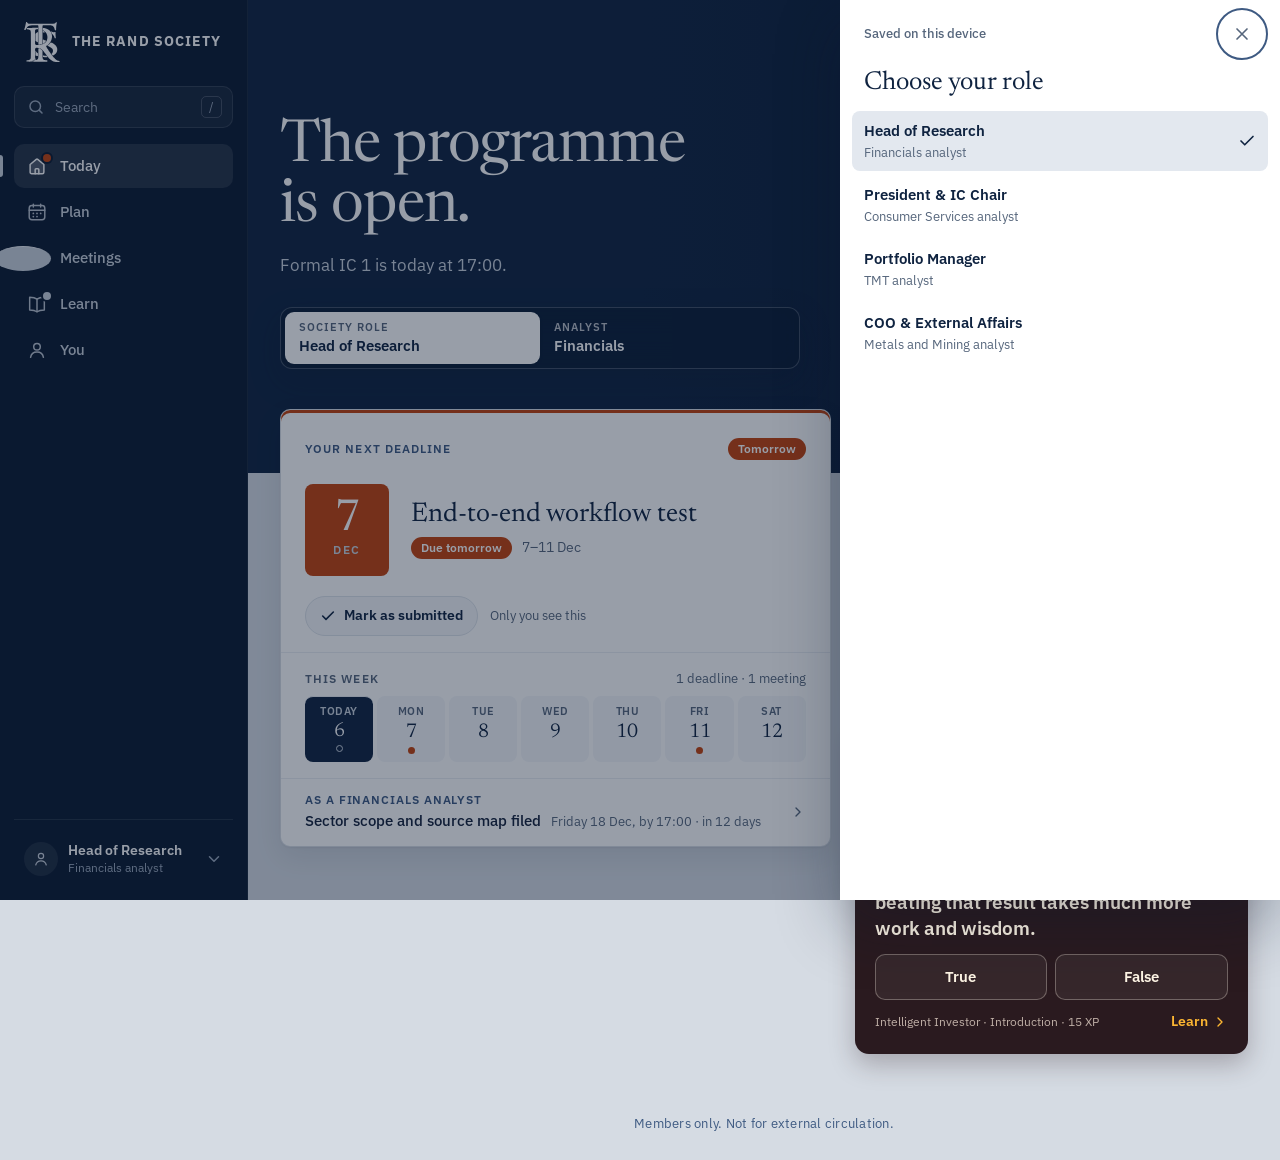
==== commit 917f6e12: "Open reliably on iPhone: network first, saved copy after four seconds Safari showed "the server stop" ====
--- a/index.html
+++ b/index.html
@@ -46,7 +46,7 @@
   var hadSW = !!navigator.serviceWorker.controller;
   navigator.serviceWorker.addEventListener('controllerchange', function () { if (hadSW) window.dispatchEvent(new Event('trs-update')); hadSW = true; });
   window.addEventListener('load', function () {
-    navigator.serviceWorker.register('sw.js').then(function (reg) {
+    navigator.serviceWorker.register('sw.js', { updateViaCache: 'none' }).then(function (reg) {
       document.addEventListener('visibilitychange', function () { if (document.visibilityState === 'visible') reg.update().catch(function () {}); });
     }).catch(function () {});
   });
--- a/fonts/fonts.css
+++ b/fonts/fonts.css
@@ -3,3 +3,6 @@
 @font-face{font-family:'IBM Plex Sans';font-style:normal;font-weight:500;font-display:swap;src:url(plex-sans-500.woff2) format('woff2');unicode-range:U+0000-00FF,U+0131,U+0152-0153,U+02BB-02BC,U+02C6,U+02DA,U+02DC,U+0304,U+0308,U+0329,U+2000-206F,U+20AC,U+2122,U+2191,U+2193,U+2212,U+2215,U+FEFF,U+FFFD}
 @font-face{font-family:'IBM Plex Sans';font-style:normal;font-weight:600;font-display:swap;src:url(plex-sans-600.woff2) format('woff2');unicode-range:U+0000-00FF,U+0131,U+0152-0153,U+02BB-02BC,U+02C6,U+02DA,U+02DC,U+0304,U+0308,U+0329,U+2000-206F,U+20AC,U+2122,U+2191,U+2193,U+2212,U+2215,U+FEFF,U+FFFD}
 @font-face{font-family:'IBM Plex Sans';font-style:normal;font-weight:700;font-display:swap;src:url(plex-sans-700.woff2) format('woff2');unicode-range:U+0000-00FF,U+0131,U+0152-0153,U+02BB-02BC,U+02C6,U+02DA,U+02DC,U+0304,U+0308,U+0329,U+2000-206F,U+20AC,U+2122,U+2191,U+2193,U+2212,U+2215,U+FEFF,U+FFFD}
+/* Learn only: the stripes look's display faces (SIL Open Font License) */
+@font-face{font-family:'Michroma';font-style:normal;font-weight:400;font-display:swap;src:url(michroma.woff2) format('woff2');unicode-range:U+0000-00FF,U+0131,U+0152-0153,U+02BB-02BC,U+02C6,U+02DA,U+02DC,U+0304,U+0308,U+0329,U+2000-206F,U+20AC,U+2122,U+2191,U+2193,U+2212,U+2215,U+FEFF,U+FFFD}
+@font-face{font-family:'Fraunces';font-style:normal;font-weight:100 900;font-display:swap;src:url(fraunces-soft.woff2) format('woff2-variations'),url(fraunces-soft.woff2) format('woff2');unicode-range:U+0000-00FF,U+0131,U+0152-0153,U+02BB-02BC,U+02C6,U+02DA,U+02DC,U+0304,U+0308,U+0329,U+2000-206F,U+20AC,U+2122,U+2191,U+2193,U+2212,U+2215,U+FEFF,U+FFFD}
--- a/app.css
+++ b/app.css
@@ -1,5 +1,5 @@
-/* Layout: a navy photo masthead that holds the two-hat switch (Society role / analyst), then a board: next up and the term line on top,
-   key dates beside the role or coverage panel and the rules. One column on phones, with the switch pinned under the status bar.
+/* Layout: five sections (Today, Plan, Meetings, Role, Guide) behind a bottom bar on phones and a sidebar on computers.
+   Today keeps the navy photo masthead with the two-hat switch (Society role / analyst); the other sections open on a navy band.
    One brand look on every device, by design: navy, slate and silver, no gold. */
 :root{
   --navy:#0F2340; --navy-2:#0B1A30; --slate:#3E5A82; --slate-2:#6C84A6;
@@ -436,6 +436,8 @@
 .join.small{min-height:40px;padding:0 12px}
 .live-chip .tag{font-variant-numeric:tabular-nums}
 @media (max-width:759px){.today{padding:4px 16px 8px}}
+/* the header date shares the class name: keep the list's border and padding off it */
+.topbar .today{display:inline;padding:0;border-top:0}
 
 /* ---------- phones and narrow windows ---------- */
 @media (max-width:1000px){
@@ -556,3 +558,1262 @@
 
 /* a past deadline from before the member started marking: neutral */
 .ps.past{background:var(--silver)}
+
+/* ---------- navigation: bottom bar on phones, sidebar on computers ---------- */
+.vh{position:absolute!important;width:1px;height:1px;margin:-1px;padding:0;overflow:hidden;clip:rect(0 0 0 0);white-space:nowrap;border:0}
+.board.tabbed{grid-template-areas:none;grid-template-columns:minmax(0,7fr) minmax(0,5fr)}
+.board.tabbed > *,.board.tabbed .col > *{grid-area:auto}
+.board.tabbed > .wide{grid-column:1/-1}
+.board.tabbed .col{display:flex;flex-direction:column;gap:24px;min-width:0}
+.board.tabbed .col.sticky{position:-webkit-sticky;position:sticky;top:24px}
+.board.tabbed.stack{display:flex;flex-direction:column;align-items:stretch}
+/* tablets: the term timeline sits above the plan rather than squeezed beside it */
+@media (max-width:1099px){.board.tabbed.t-plan{grid-template-columns:minmax(0,1fr)}.board.tabbed.t-plan .col.sticky{position:static;order:-1}}
+.board.fade.tab-in{animation:tabIn 280ms var(--ease) both}
+@keyframes tabIn{from{opacity:0;transform:translateY(8px)}to{opacity:1;transform:none}}
+
+/* sidebar */
+:root{--rail-w:248px}
+.app.has-rail{padding-left:var(--rail-w);--gutter-l:32px;--gutter-r:32px}
+.rail{position:fixed;top:0;bottom:0;left:0;z-index:30;width:var(--rail-w);box-sizing:border-box;display:flex;flex-direction:column;padding:calc(22px + var(--safe-top)) 14px 16px;background:var(--navy-2);color:var(--on-navy-2);border-right:1px solid rgba(201,209,220,.08);overflow-y:auto}
+.rail-brand{display:flex;align-items:center;gap:12px;padding:0 10px 24px;color:var(--on-navy)}
+.rail-search{display:flex;align-items:center;gap:10px;height:42px;margin:0 0 16px;padding:0 10px 0 12px;border-radius:10px;background:rgba(255,255,255,.05);border:1px solid rgba(201,209,220,.14);color:var(--on-navy-3);font-size:14px;text-align:left;transition:background-color 160ms ease,color 160ms ease}
+.rail-search:hover{background:rgba(255,255,255,.09);color:var(--on-navy-2)}
+.rail-search span{flex:1}
+.rail-search kbd{font:inherit;font-size:12px;line-height:20px;padding:0 7px;border-radius:5px;border:1px solid rgba(201,209,220,.24);color:var(--on-navy-3)}
+.rail-nav{list-style:none;margin:0;padding:0;display:flex;flex-direction:column;gap:2px}
+.rail-item{position:relative;display:flex;align-items:center;gap:12px;width:100%;height:44px;padding:0 12px;box-sizing:border-box;border-radius:10px;color:var(--on-navy-2);font-size:14.5px;font-weight:500;text-align:left;transition:background-color 160ms ease,color 160ms ease}
+.rail-item:hover{background:rgba(255,255,255,.06);color:var(--on-navy)}
+.rail-item[aria-current="page"]{background:rgba(255,255,255,.1);color:var(--on-navy)}
+.rail-item[aria-current="page"]::before{content:"";position:absolute;left:-14px;top:11px;bottom:11px;width:3px;border-radius:0 3px 3px 0;background:var(--silver)}
+.rail-ic{position:relative;display:inline-flex}
+.rail-foot{margin-top:auto;padding-top:14px;border-top:1px solid rgba(201,209,220,.12)}
+.rail-me{display:flex;align-items:center;gap:10px;width:100%;padding:8px 10px;box-sizing:border-box;border-radius:10px;color:var(--on-navy);text-align:left}
+.rail-me:hover{background:rgba(255,255,255,.06)}
+.me-ic{width:34px;height:34px;flex:none;border-radius:50%;display:inline-flex;align-items:center;justify-content:center;background:rgba(255,255,255,.08);color:var(--on-navy-2)}
+.me-txt{flex:1;min-width:0;display:flex;flex-direction:column;line-height:1.3}
+.me-txt b{font-weight:600;font-size:13.5px;overflow:hidden;text-overflow:ellipsis;white-space:nowrap}
+.me-txt small{font-size:12px;color:var(--on-navy-3);overflow:hidden;text-overflow:ellipsis;white-space:nowrap}
+.me-short{display:none}
+.rail-me .chev{color:var(--on-navy-3);flex:none}
+.badge{position:absolute;top:-1px;right:-3px;width:8px;height:8px;border-radius:50%;background:var(--due);box-shadow:0 0 0 2px var(--navy-2)}
+.badge.live,.badge.today{background:var(--silver)}
+.badge.live{animation:pulseSoft 1800ms ease-out infinite}
+@keyframes pulseSoft{0%{box-shadow:0 0 0 2px var(--navy-2),0 0 0 2px rgba(201,209,220,.6)}70%{box-shadow:0 0 0 2px var(--navy-2),0 0 0 8px rgba(201,209,220,0)}100%{box-shadow:0 0 0 2px var(--navy-2),0 0 0 2px rgba(201,209,220,0)}}
+/* beside the sidebar the masthead drops its own logo and role button */
+.has-rail .topbar{justify-content:flex-end;min-height:44px}
+.has-rail .topbar .brand,.has-rail .topbar .member-btn{display:none}
+@media (max-width:1099px){
+  :root{--rail-w:92px}
+  .app.has-rail{--gutter-l:24px;--gutter-r:24px}
+  .rail{padding:calc(18px + var(--safe-top)) 10px 12px}
+  .rail-brand{justify-content:center;padding:0 0 18px}
+  .rail-brand .brand-word,.rail-search span,.rail-search kbd,.me-txt,.rail-me .chev{display:none}
+  .rail-search{justify-content:center;padding:0;margin-bottom:12px}
+  .rail-item{flex-direction:column;justify-content:center;gap:4px;height:62px;padding:0;font-size:11.5px;font-weight:600;text-align:center}
+  .rail-item[aria-current="page"]::before{left:-10px}
+  .rail-me{flex-direction:column;gap:4px;padding:8px 0}
+  .me-short{display:block;font-size:11.5px;font-weight:600;color:var(--on-navy-2);max-width:72px;overflow:hidden;text-overflow:ellipsis;white-space:nowrap}
+}
+
+/* bottom bar */
+.app.has-tabbar{padding-bottom:calc(64px + env(safe-area-inset-bottom, 0px))}
+.has-tabbar .foot-inner{padding-bottom:24px}
+.has-tabbar .toast{bottom:calc(78px + env(safe-area-inset-bottom, 0px))}
+.tabbar{position:fixed;left:0;right:0;bottom:0;z-index:35;display:grid;grid-template-columns:repeat(5,minmax(0,1fr));padding:6px max(4px, env(safe-area-inset-right, 0px)) calc(6px + env(safe-area-inset-bottom, 0px)) max(4px, env(safe-area-inset-left, 0px));background:rgba(255,255,255,.97);border-top:1px solid rgba(180,191,205,.55);box-shadow:0 -8px 24px rgba(11,26,48,.07)}
+@supports ((-webkit-backdrop-filter:blur(2px)) or (backdrop-filter:blur(2px))){.tabbar{background:rgba(255,255,255,.92);-webkit-backdrop-filter:blur(18px) saturate(1.5);backdrop-filter:blur(18px) saturate(1.5)}}
+.tab{display:flex;flex-direction:column;align-items:center;justify-content:center;gap:3px;min-height:52px;padding:0;color:var(--muted);font-size:11.5px;font-weight:600;letter-spacing:.01em;-webkit-tap-highlight-color:transparent}
+.tab-ic{position:relative;display:flex;align-items:center;justify-content:center;width:58px;height:30px;border-radius:15px;transition:background-color 220ms var(--ease),color 220ms ease}
+.tab[aria-current="page"]{color:var(--navy)}
+.tab[aria-current="page"] .tab-ic{background:var(--mist)}
+.tab:active .tab-ic{transform:scale(.94)}
+.tab .badge{top:3px;right:15px;box-shadow:0 0 0 2px #FFFFFF}
+.tab .badge.live,.tab .badge.today{background:var(--slate)}
+.tab .badge.live{animation:none}
+
+/* page headers: a navy band, no photo */
+.page-head{background:radial-gradient(130% 160% at 88% -10%,#20406A 0%,rgba(32,64,106,0) 55%),var(--navy)}
+.page-head .mast-inner{gap:40px}
+.page-head .hero h1{font-size:clamp(36px,2vw + 22px,52px)}
+.page-head .hero p{max-width:60ch}
+.compact-head .page-head .mast-inner{gap:28px}
+@media (max-width:759px){
+  .page-head .mast-inner,.compact-head .page-head .mast-inner{gap:0;padding-block:calc(20px + var(--safe-top)) 58px}
+  .page-head.no-dock .mast-inner,.compact-head .page-head.no-dock .mast-inner{padding-bottom:38px}
+  .page-head .hero,.compact-head .page-head .hero{gap:6px}
+  .page-head .hero h1,.compact-head .page-head .hero h1{font-size:31px;line-height:1.08}
+  .page-head .hero p,.compact-head .page-head .hero p{display:block;font-size:14.5px;line-height:1.5}
+  .page-head.no-dock + .board{margin-top:-18px}
+}
+
+/* next meeting (Today) */
+.nmeet{display:flex;flex-direction:column}
+.nm-main{display:grid;grid-template-columns:auto minmax(0,1fr);gap:16px;align-items:center;padding:14px 24px 14px;text-align:left;transition:background-color 140ms ease}
+.nm-main:hover{background:var(--card-2)}
+.datebox.slate{width:64px;height:72px;background:var(--slate)}
+.datebox.slate .d{font-size:32px}
+.datebox.slate .m{font-size:11px}
+.nm-text{display:flex;flex-direction:column;gap:3px;min-width:0}
+.nm-kind{font-size:11.5px;font-weight:600;letter-spacing:.08em;text-transform:uppercase;color:var(--slate)}
+.nm-title{font-family:var(--serif);font-size:21px;line-height:1.15;color:var(--navy);text-wrap:balance}
+.nm-meta{font-size:13px;color:var(--muted)}
+.nm-tags{display:flex;flex-wrap:wrap;gap:6px;margin-top:4px}
+.nm-all{display:flex;align-items:center;justify-content:space-between;min-height:50px;margin-top:auto;padding:0 24px;border-top:1px solid var(--line-2);border-radius:0 0 var(--r-card) var(--r-card);font-size:14px;font-weight:500;color:var(--navy)}
+.nm-all:hover{background:var(--card-2)}
+.mh-join{display:flex;flex-wrap:wrap;align-items:center;gap:8px 12px;padding:4px 24px 12px;font-size:13px;color:var(--muted)}
+
+/* the agenda → pre-reads → meeting → minutes tracker */
+.chain{list-style:none;margin:0;padding:6px 16px 16px;display:grid;grid-auto-flow:column;grid-auto-columns:minmax(0,1fr)}
+.chain li{position:relative;display:flex;flex-direction:column;align-items:center;gap:4px;text-align:center;font-size:12px;color:var(--muted)}
+.chain li::before{content:"";position:absolute;top:6px;right:50%;width:100%;height:2px;background:var(--line)}
+.chain li:first-child::before{display:none}
+.chain li.c-done::before,.chain li.c-next::before,.chain li.c-live::before{background:var(--navy)}
+.c-dot{position:relative;z-index:1;width:14px;height:14px;box-sizing:border-box;border-radius:50%;border:2px solid var(--silver-2);background:var(--card)}
+.chain li.c-done .c-dot{background:var(--navy);border-color:var(--navy)}
+.chain li.c-next .c-dot{border:3px solid var(--slate);box-shadow:0 0 0 4px var(--mist)}
+.chain li.c-live .c-dot{background:var(--slate);border-color:var(--slate);box-shadow:0 0 0 4px var(--mist)}
+.c-k{font-size:12.5px;font-weight:600;color:var(--ink)}
+.c-k em{font-style:normal;color:var(--slate)}
+.chain li.c-todo .c-k{font-weight:500;color:var(--muted)}
+.chain li.c-done .c-k{color:var(--muted)}
+.c-w{font-size:12px;white-space:nowrap}
+.chain.full{display:flex;flex-direction:column;padding:6px 24px 14px}
+.chain.full li{flex-direction:row;align-items:center;gap:14px;min-height:42px;text-align:left}
+.chain.full li::before{top:-50%;right:auto;left:6px;width:2px;height:100%}
+.chain.full .c-k{flex:1;font-size:14px}
+.chain.full .c-w{font-size:13px}
+
+/* Meetings page */
+.mhero{padding-bottom:6px}
+.mh-body{display:flex;flex-direction:column;gap:6px;padding:8px 24px 10px}
+.mh-title{margin:0;font-family:var(--serif);font-weight:400;font-size:32px;line-height:1.1;color:var(--navy);text-wrap:balance}
+.mh-when{margin:0;font-size:14px;color:var(--muted)}
+.mh-sec{margin:0 24px;padding:14px 0 12px;border-top:1px solid var(--line-2)}
+.mh-sec h3{margin:0 0 4px;font-size:12px;font-weight:600;letter-spacing:.08em;text-transform:uppercase;color:var(--slate)}
+.mh-sec p{margin:0;font-size:14.5px;line-height:1.55;color:var(--ink)}
+.mh-who{margin:0 24px 16px}
+.mlist{padding-bottom:10px}
+.rcard{display:flex;flex-direction:column;gap:6px;padding:20px 24px 22px}
+.rcard h2:not(.card-k){margin:2px 0 0;font-family:var(--serif);font-weight:500;font-size:22px;line-height:1.2;color:var(--navy)}
+.rcard p{margin:0;font-size:14.5px;line-height:1.55;color:var(--ink)}
+.r-link{display:flex;align-items:center;justify-content:space-between;min-height:44px;margin:6px -12px -10px;padding:0 12px;border-radius:8px;font-size:14px;font-weight:500;color:var(--navy)}
+.r-link:hover{background:var(--card-2)}
+.board.tabbed .panel-navy{border:1px solid rgba(201,209,220,.14)}
+
+/* Guide */
+.glist-card{padding-bottom:4px}
+.glist{list-style:none;margin:8px 0 0;padding:0 8px}
+.grow{display:grid;grid-template-columns:38px minmax(0,1fr) 16px;gap:14px;align-items:center;width:100%;min-height:62px;padding:8px 12px;box-sizing:border-box;border-radius:8px;border-top:1px solid var(--line-2);text-align:left;color:var(--muted)}
+.glist li:first-child .grow{border-top-color:transparent}
+button.grow:hover{background:var(--card-2)}
+.g-ic{width:38px;height:38px;border-radius:10px;display:flex;align-items:center;justify-content:center;background:var(--mist);color:var(--navy)}
+.g-t{display:flex;flex-direction:column;gap:1px;min-width:0}
+.g-t b{font-weight:500;color:var(--ink)}
+.g-t small{font-size:12.5px;line-height:1.4;color:var(--muted)}
+.glist-card .sync{border-top:1px solid var(--line-2);padding-top:12px}
+.rule-group{margin:10px 24px 2px;font-size:12px;font-weight:600;letter-spacing:.08em;text-transform:uppercase;color:var(--slate)}
+.rules .rule-g + .rule-g{margin-top:6px}
+
+@media (max-width:759px){
+  .nm-main{padding:12px 16px 12px;gap:14px}
+  .nm-all{padding:0 16px}
+  .chain{padding:6px 8px 14px}
+  .mh-join{padding:4px 16px 12px}
+  .mh-body{padding:6px 16px 10px}
+  .mh-title{font-size:28px}
+  .mh-sec{margin:0 16px}
+  .mh-who{margin:0 16px 14px}
+  .chain.full{padding:6px 16px 12px}
+  .rcard{padding:18px 16px 20px}
+  .r-link{margin:6px -8px -10px;padding:0 8px}
+  .glist{padding:0 4px}
+  .rule-group{margin:10px 16px 2px}
+}
+/* the smallest phones: keep each day of the week strip a full 40px wide */
+@media (max-width:374px){.wkstrip{padding-left:12px;padding-right:12px}.week-days{gap:3px}}
+
+/* section header photos (data.json "photos"): the Today treatment, fitted to the shorter band */
+.page-head.has-photo{background:var(--navy)}
+@media (max-width:759px){
+  .page-head .mast-photo{height:100%}
+  .page-head .mast-photo::after{background:linear-gradient(180deg,rgba(11,26,48,.74) 0%,rgba(15,35,64,.48) 45%,rgba(15,35,64,.9) 88%,var(--navy) 100%)}
+}
+
+/* section icons: a small settle as one becomes active */
+.tab[aria-current="page"] .ico,.rail-item[aria-current="page"] .ico{animation:icoIn 300ms var(--ease) both}
+@keyframes icoIn{0%{transform:scale(.86)}60%{transform:scale(1.06)}100%{transform:none}}
+.rail-item .ico{opacity:.92}
+.rail-item[aria-current="page"] .ico{opacity:1}
+
+/* ---------- review fixes, 17 October 2026 ---------- */
+/* the view switch: the small "due" badge keeps full contrast (only the label text is dimmed) */
+.lens-k{opacity:1;color:rgba(255,255,255,.72)}
+.lens-btn[aria-pressed="true"] .lens-k{color:var(--muted)}
+.rcard h2.card-k{margin:0}
+/* the smallest phones (320px): role names fit the switch */
+@media (max-width:340px){.lens-btn{padding:6px 8px}.lens-v{font-size:13px}.lens-k{font-size:10px}}
+/* tablets: one column, so nothing is squeezed */
+@media (min-width:760px) and (max-width:1023px){.board.tabbed{grid-template-columns:minmax(0,1fr)}.board.tabbed .col.sticky{position:static}}
+/* short windows and phones on their side: the sidebar fits without scrolling */
+.rail > *{flex-shrink:0}
+@media (min-width:760px) and (max-height:560px){
+  .rail{padding-top:calc(12px + var(--safe-top));padding-bottom:10px}
+  .rail-brand{padding-bottom:10px}
+  .rail-brand svg{width:30px;height:30px}
+  .rail-search{height:38px;margin-bottom:8px}
+  .rail-item{height:40px}
+  .rail-foot{display:none}
+}
+@media (min-width:760px) and (max-width:1099px) and (max-height:560px){.rail-item{height:50px;gap:2px;font-size:10.5px}}
+/* the members-only line closes every section (the navy footer block is gone) */
+.foot-install{display:inline-flex;align-items:center;gap:8px;min-height:44px;margin:0 0 14px;padding:0 18px;border-radius:999px;background:var(--navy);color:#FFFFFF;font-size:14px;font-weight:600;letter-spacing:0;transition:background-color 160ms ease}
+.foot-install:hover{background:var(--slate)}
+.foot-how{margin:0 auto 12px;max-width:34ch;font-size:13px;line-height:1.5;letter-spacing:0;color:var(--muted)}
+.foot-how b{font-weight:600;color:var(--ink)}
+.stripes-page .foot-install{background:#811638;color:#FFF6E6}
+.stripes-page .foot-install:hover{background:#6A112D}
+/* a phone on its side: the turn-upright screen (the app keeps its place underneath) */
+.turn{position:fixed;inset:0;z-index:300;display:flex;align-items:center;justify-content:center;padding:16px max(24px, env(safe-area-inset-right, 0px)) 16px max(24px, env(safe-area-inset-left, 0px));background:radial-gradient(90% 80% at 50% 0%,#1B355A 0%,rgba(27,53,90,0) 70%),#0F2340;color:#FFFFFF;text-align:center;animation:scrim 200ms ease}
+.turn-in{display:flex;flex-direction:column;align-items:center;gap:8px;max-width:420px}
+.turn-ic{color:#C9D1DC;margin-bottom:4px;transform-origin:50% 50%;animation:turnHint 1.8s cubic-bezier(.4,0,.2,1) .3s 2 both}
+@keyframes turnHint{0%,15%{transform:rotate(-90deg)}55%,100%{transform:rotate(0)}}
+.turn h2{margin:0;font-family:var(--serif);font-weight:400;font-size:26px;line-height:1.15}
+.turn p{margin:0;font-size:14px;line-height:1.5;color:#C9D1DC}
+.turn-mark{display:inline-flex;align-items:center;gap:8px;margin-top:10px;font-size:11px;font-weight:700;letter-spacing:.12em;color:#9AA8BB}
+html.sideways,html.sideways body{overflow:hidden}
+@media (prefers-reduced-motion:reduce){.turn,.turn-ic{animation:none}}
+.foot-slim{margin-top:auto;padding:4px var(--gutter-r) calc(28px + env(safe-area-inset-bottom, 0px)) var(--gutter-l);text-align:center;font-size:12.5px;letter-spacing:.02em;color:var(--slate)}
+.has-tabbar .foot-slim{padding-bottom:20px}
+/* meetings list on phones: your part under the title */
+.row .sub .part{font-weight:600;color:var(--slate)}
+.row .sub .part.lead{color:var(--navy)}
+.badge.news{background:var(--slate)}
+.rail .badge.news{background:var(--silver)}
+
+/* ---------- Phase 1b: quality-gate outcomes, checklists, links, sharing, Society board ---------- */
+.tag.okm{background:var(--ok-tint);color:var(--ok);border-color:rgba(39,107,78,.25)}
+.ps.min{background:var(--ok-dot);opacity:.55}
+.ps.nc{background:var(--due)}
+.row.b-min .tt{color:var(--muted)}
+.row.b-nc{box-shadow:inset 3px 0 0 var(--due)}
+.next.b-nc{box-shadow:inset 0 3px 0 var(--due),var(--shadow)}
+.tl-tick.b-min i{background:var(--ok-dot)}
+.tl-tick.b-nc i{background:var(--due)}
+/* readiness checklist */
+.ck{margin-top:2px;padding:14px 0 2px;border-top:1px solid var(--line-2)}
+.ck-head{display:flex;align-items:baseline;justify-content:space-between;gap:12px}
+.ck-n{font-size:13px;font-weight:600;color:var(--navy)}
+.ck-bar{height:4px;margin:8px 0 6px;border-radius:2px;background:var(--line);overflow:hidden}
+.ck-bar i{display:block;height:100%;border-radius:2px;background:var(--navy);transition:width 320ms var(--ease)}
+.ck-list{list-style:none;margin:0;padding:0}
+.ck-item{display:grid;grid-template-columns:22px minmax(0,1fr);gap:12px;align-items:start;min-height:44px;padding:10px 4px;box-sizing:border-box;border-radius:8px;cursor:pointer;-webkit-tap-highlight-color:transparent}
+.ck-item:hover{background:var(--card-2)}
+.ck-item input{position:absolute;opacity:0;width:1px;height:1px;pointer-events:none}
+.ck-box{width:20px;height:20px;margin-top:1px;box-sizing:border-box;border-radius:6px;border:1.5px solid var(--silver-2);display:flex;align-items:center;justify-content:center;color:transparent;background:var(--card);transition:background-color 160ms ease,border-color 160ms ease}
+.ck-item.on .ck-box{background:var(--navy);border-color:var(--navy);color:#FFFFFF}
+.ck-item input:focus-visible + .ck-box{outline:2px solid var(--slate);outline-offset:2px}
+.ck-t{font-size:14.5px;line-height:1.45;color:var(--ink)}
+.ck-item.on .ck-t{color:var(--muted)}
+.ck-src{margin:6px 0 0;font-size:12px;color:var(--muted)}
+.ck-chip{display:inline-flex;align-items:center;gap:8px;min-height:40px;padding:0 12px;border-radius:999px;font-size:13px;font-weight:600;color:var(--navy);border:1px solid var(--line);background:var(--card)}
+.ck-chip:hover{background:var(--card-2)}
+.ck-ring{width:16px;height:16px;border-radius:50%;background:conic-gradient(var(--navy) calc(var(--p) * 1%), var(--line) 0);-webkit-mask:radial-gradient(circle 4.5px,transparent 98%,#000 100%);mask:radial-gradient(circle 4.5px,transparent 98%,#000 100%)}
+/* links */
+.links{display:flex;flex-wrap:wrap;gap:8px}
+.link-btn{display:inline-flex;align-items:center;gap:6px;min-height:40px;padding:0 14px;border-radius:999px;background:var(--mist);color:var(--navy);font-size:13.5px;font-weight:600;text-decoration:none}
+.link-btn:hover{background:var(--silver)}
+a.grow{text-decoration:none}
+a.grow:hover{background:var(--card-2)}
+/* meeting actions */
+.m-acts{display:flex;flex-wrap:wrap;gap:8px}
+.m-act{display:inline-flex;align-items:center;gap:8px;min-height:40px;padding:0 14px;border-radius:999px;border:1px solid var(--line);background:var(--card);color:var(--navy);font-size:13.5px;font-weight:600;text-decoration:none}
+.m-act:hover{background:var(--card-2)}
+.m-act svg{color:var(--slate)}
+.mh-actions{padding:2px 24px 12px}
+@media (max-width:759px){.mh-actions{padding:2px 16px 12px}}
+/* share sheet */
+.share-note{margin:0;font-size:14px;line-height:1.5;color:var(--muted)}
+.share-text{width:100%;box-sizing:border-box;padding:12px 14px;border:1px solid var(--line);border-radius:10px;background:var(--card-2);font:inherit;font-size:14.5px;line-height:1.5;color:var(--ink);resize:vertical}
+.share-text:focus{outline:2px solid var(--slate);outline-offset:1px;background:var(--card)}
+.share-btns{display:grid;grid-template-columns:repeat(auto-fit,minmax(110px,1fr));gap:8px}
+.share-btn{display:inline-flex;align-items:center;justify-content:center;min-height:46px;padding:0 14px;border-radius:10px;background:var(--mist);color:var(--navy);font-weight:600;font-size:14px;text-decoration:none}
+.share-btn:hover{background:var(--silver)}
+.share-btn.primary{background:var(--navy);color:#FFFFFF}
+.share-btn.primary:hover{background:var(--slate)}
+/* Society board */
+.board-card{padding-bottom:6px}
+.bd-head{display:flex;align-items:center;justify-content:space-between;gap:12px;width:100%;padding:18px 24px 14px;box-sizing:border-box;text-align:left;border-radius:var(--r-card)}
+.bd-head:hover{background:var(--card-2)}
+.bd-ht{display:flex;flex-direction:column;gap:2px;min-width:0}
+.bd-sum{font-size:13px;color:var(--muted)}
+.bd-body{padding:0 12px 10px}
+.bd-note{margin:0 12px 8px;font-size:13px;color:var(--muted)}
+.bd{width:100%;border-collapse:separate;border-spacing:0;font-size:13.5px}
+.bd th,.bd td{padding:8px 6px;text-align:center;vertical-align:middle;border-top:1px solid var(--line-2)}
+.bd thead th{border-top:0;font-size:11.5px;font-weight:600;letter-spacing:.06em;text-transform:uppercase;color:var(--slate)}
+.bd th[scope="row"]{text-align:left;padding-left:12px;font-weight:500;color:var(--ink)}
+.bd th[scope="row"] small{display:block;margin-top:1px;font-size:12px;font-weight:400;color:var(--muted)}
+.bd .bd-t{display:block;line-height:1.3}
+.bd-g th{padding:14px 12px 6px;text-align:left;font-size:11.5px;font-weight:600;letter-spacing:.08em;text-transform:uppercase;color:var(--muted);border-top:0}
+.bd .me{background:var(--card-2)}
+.bd thead .me{color:var(--navy)}
+.bd-m{display:inline-flex;align-items:center;justify-content:center;width:22px;height:22px;box-sizing:border-box;border-radius:50%;font-size:11px;font-weight:700;font-style:normal;vertical-align:middle}
+.bd-m.ok{background:var(--ok);color:#FFFFFF}
+.bd-m.min{background:var(--ok-tint);color:var(--ok);border:1.5px solid var(--ok-dot)}
+.bd-m.rev{background:var(--due-tint);color:var(--due-ink)}
+.bd-m.nc{background:var(--due);color:#FFFFFF}
+.bd-m.wait{width:10px;height:10px;background:var(--silver)}
+.bd-d{font-size:12px;color:var(--muted);white-space:nowrap}
+.bd-legend{display:flex;flex-wrap:wrap;gap:6px 16px;margin:10px 12px 0;font-size:12px;color:var(--muted)}
+.bd-legend span{display:inline-flex;align-items:center;gap:6px}
+.bd-legend .bd-m{width:16px;height:16px;font-size:9px}
+.bd-legend .bd-m.wait{width:9px;height:9px}
+@media (max-width:759px){
+  .bd-head{padding:16px 16px 12px}
+  .bd-body{padding:0 4px 8px}
+  .bd{font-size:13px}
+  .bd th,.bd td{padding:8px 3px}
+  .bd th[scope="row"]{padding-left:10px}
+  .bd thead th{font-size:10.5px;letter-spacing:.03em}
+  .bd-d{font-size:11px}
+}
+
+.bd-m.up{width:12px;height:12px;background:transparent;border:1.5px solid var(--silver-2)}
+.bd-legend .bd-m.up{width:10px;height:10px}
+.bd-abbr{display:none}
+@media (max-width:759px){.bd-full{position:absolute;width:1px;height:1px;margin:-1px;overflow:hidden;clip:rect(0 0 0 0);white-space:nowrap}.bd-abbr{display:inline}.bd thead th{font-size:11px;letter-spacing:.02em;text-transform:none}}
+
+/* ---------- Learn: required reading ---------- */
+.badge.q{background:var(--slate)}
+.rail .badge.q{background:var(--silver)}
+.pill{flex:none;display:inline-flex;align-items:center;justify-content:center;gap:6px;min-height:40px;padding:0 16px;border-radius:999px;background:var(--navy);color:#FFFFFF;font-size:13.5px;font-weight:600;white-space:nowrap;transition:background-color 160ms ease,transform 120ms ease}
+.pill:hover{background:var(--slate)}
+.pill:active{transform:scale(.97)}
+.pill.ghost{background:var(--card);color:var(--navy);border:1px solid var(--line)}
+.pill.ghost:hover{background:var(--card-2)}
+.pill.off,.pill[disabled]{background:var(--mist);color:var(--muted);border:0;cursor:default;transform:none}
+.pill.wide{width:100%;min-height:48px;font-size:14.5px;border-radius:12px}
+.pill.white{background:#FFFFFF;color:var(--navy)}
+.pill.white:hover{background:var(--mist)}
+.pill.ghost-navy{background:transparent;color:#FFFFFF;border:1px solid rgba(255,255,255,.32)}
+.pill.ghost-navy:hover{background:rgba(255,255,255,.08)}
+.txt-btn{min-height:40px;padding:0 4px;font-size:13.5px;font-weight:600;color:var(--navy)}
+.txt-btn:hover{text-decoration:underline}
+.ring-arc{transition:stroke-dasharray 700ms var(--ease)}
+
+/* level */
+.lv-card{padding:18px 20px 18px;display:flex;flex-direction:column;gap:14px}
+.lv-top{display:flex;align-items:center;gap:16px}
+.lv-top .ring{flex:none}
+.lv-txt{display:flex;flex-direction:column;gap:1px;min-width:0}
+.lv-name{margin:0;font-size:18px;font-weight:600;line-height:1.3;color:var(--navy)}
+.lv-sub{font-size:13.5px;color:var(--muted)}
+.lv-tiers{list-style:none;margin:0;padding:0;display:flex;flex-wrap:wrap;gap:6px}
+.lv-tiers li{display:inline-flex;align-items:center;gap:6px;min-height:28px;padding:0 11px 0 9px;box-sizing:border-box;border-radius:999px;font-size:12.5px;font-weight:600;color:var(--muted);border:1px dashed var(--silver-2)}
+.lv-tiers li.on{background:var(--mist);color:var(--navy);border:1px solid transparent}
+.lv-tiers small{font-weight:500;font-size:12px}
+.lv-promo{display:flex;align-items:center;gap:14px;margin:2px -20px -18px;padding:14px 20px;border-top:1px solid var(--line-2);background:var(--card-2);border-radius:0 0 var(--r-card) var(--r-card)}
+.lv-pt{flex:1;min-width:0;display:flex;flex-direction:column;gap:1px}
+.lv-pt b{font-size:14.5px;font-weight:600;color:var(--ink)}
+.lv-pt small{font-size:12.5px;line-height:1.4;color:var(--muted)}
+
+/* question of the day */
+.daily{gap:10px;padding:20px}
+.dq-head{display:flex;align-items:center;justify-content:space-between;gap:12px}
+.panel-navy h2.card-k,.dq-head .card-k{margin:0;font-family:var(--sans);font-size:12px;font-weight:600;line-height:1.4;letter-spacing:.09em;text-transform:uppercase;color:var(--on-navy-3)}
+.dq-streak{flex:none;white-space:nowrap;display:inline-flex;align-items:center;gap:5px;min-height:26px;padding:0 10px 0 8px;border-radius:999px;background:rgba(255,255,255,.1);font-size:12px;font-weight:600;color:#FFFFFF}
+.dq-streak svg{color:var(--silver)}
+.dq-type{font-size:12px;font-weight:600;color:var(--on-navy-2)}
+.panel-navy .dq-q{margin:0;font-family:var(--serif);font-size:21px;line-height:1.28;color:#FFFFFF;text-wrap:pretty}
+.dq-opts{display:grid;grid-template-columns:1fr;gap:8px;margin-top:2px}
+.dq-opts.tf{grid-template-columns:1fr 1fr}
+.dq-opt{display:flex;align-items:center;justify-content:center;min-height:46px;padding:8px 14px;box-sizing:border-box;border-radius:10px;background:rgba(255,255,255,.08);border:1px solid rgba(255,255,255,.28);color:#FFFFFF;font-size:14.5px;font-weight:600;line-height:1.35;text-align:center;transition:background-color 160ms ease,border-color 160ms ease}
+.dq-opts:not(.tf) .dq-opt{justify-content:flex-start;text-align:left;font-weight:500}
+.dq-opt:hover:not([disabled]){background:rgba(255,255,255,.14)}
+.dq-opt[disabled]{cursor:default}
+.dq-opt.right{background:rgba(60,139,103,.28);border-color:#5FAE8A}
+.dq-opt.wrong{background:rgba(194,65,12,.26);border-color:#E58A5C}
+.dq-opt.dim{opacity:.55}
+.dq-res{display:flex;flex-direction:column;gap:3px;padding:12px 14px;border-radius:10px;background:rgba(255,255,255,.07);animation:fbIn 260ms var(--ease)}
+.dq-res b{font-size:14px;color:#FFFFFF}
+.dq-res.right b{color:#9BD4B7}
+.dq-res.wrong b{color:#F4B08C}
+.dq-res span{font-size:13.5px;line-height:1.5;color:var(--on-navy-2)}
+.dq-res small{font-size:12px;color:var(--on-navy-3)}
+.dq-foot{display:flex;align-items:center;justify-content:space-between;gap:12px;min-height:24px}
+.dq-src{font-size:12px;color:var(--on-navy-3)}
+.dq-more{display:inline-flex;align-items:center;gap:4px;min-height:40px;margin:-8px -6px -8px 0;padding:0 6px;font-size:13.5px;font-weight:600;color:#FFFFFF}
+.daily.compact .dq-q{font-size:19px}
+@keyframes fbIn{from{opacity:0;transform:translateY(4px)}to{opacity:1;transform:none}}
+
+/* books */
+.bk-card{overflow:hidden}
+.bk-main{padding:18px 20px 14px;display:flex;flex-direction:column;gap:12px}
+.bk-head{display:flex;justify-content:space-between;align-items:flex-start;gap:12px}
+.bk-t{display:flex;flex-direction:column;gap:1px;min-width:0}
+.bk-title{margin:0;font-family:var(--serif);font-weight:500;font-size:22px;line-height:1.15;color:var(--navy)}
+.bk-by{font-size:13px;color:var(--muted)}
+.bk-n{flex:none;padding-top:3px;font-size:14px;font-weight:600;color:var(--navy)}
+.segs{display:flex;gap:3px}
+.segs.many{gap:2px}
+.bseg{flex:1 1 0;height:8px;border-radius:2px;background:var(--mist);position:relative;overflow:hidden;transform-origin:left center;animation:segIn 420ms var(--ease) backwards}
+.bseg.s-passed{background:var(--slate)}
+.bseg.s-perfect{background:var(--navy)}
+.bseg.s-next{background:var(--mist);box-shadow:inset 0 0 0 1.5px var(--slate-2)}
+.bseg.s-next::before{content:"";position:absolute;inset:0 auto 0 0;width:var(--part,0);background:var(--slate-2)}
+.bseg:nth-child(n+8){animation-delay:60ms}.bseg:nth-child(n+15){animation-delay:120ms}
+@keyframes segIn{from{transform:scaleX(.4);opacity:0}to{transform:none;opacity:1}}
+.bk-next{display:flex;align-items:center;gap:12px;padding:12px 20px;border-top:1px solid var(--line-2);background:var(--card-2)}
+.bk-nm{flex:1;min-width:0;display:flex;flex-direction:column;gap:2px;text-align:left}
+button.bk-nm{margin:-6px -8px;padding:6px 8px;border-radius:8px}
+button.bk-nm:hover{background:var(--mist)}
+.bk-nm b{font-size:14.5px;font-weight:500;line-height:1.35;color:var(--ink)}
+.bk-nm small{font-size:12.5px;line-height:1.4;color:var(--muted)}
+.bk-steps{display:flex;align-items:center;gap:5px;margin-top:3px}
+.bk-steps i{width:7px;height:7px;border-radius:50%;background:var(--line)}
+.bk-steps i.on{background:var(--slate)}
+.bk-steps small{margin-left:4px}
+.bk-all{display:flex;align-items:center;justify-content:space-between;width:100%;min-height:46px;padding:0 20px;box-sizing:border-box;border-top:1px solid var(--line-2);font-size:13.5px;font-weight:600;color:var(--navy)}
+.bk-all:hover{background:var(--card-2)}
+.bk-list{padding:0 8px 10px;border-top:1px solid var(--line-2);animation:fbIn 240ms var(--ease)}
+.bk-mod h3{margin:14px 12px 4px;font-size:11.5px;font-weight:600;letter-spacing:.08em;text-transform:uppercase;color:var(--slate)}
+.bk-mod ul{list-style:none;margin:0;padding:0}
+.u-row{display:grid;grid-template-columns:24px minmax(0,1fr) auto;gap:12px;align-items:center;width:100%;min-height:52px;padding:7px 12px;box-sizing:border-box;border-radius:8px;text-align:left}
+.u-row:hover{background:var(--card-2)}
+.u-ic{width:22px;height:22px;box-sizing:border-box;border-radius:50%;display:flex;align-items:center;justify-content:center;color:#FFFFFF}
+.u-passed .u-ic{background:var(--slate)}
+.u-perfect .u-ic{background:var(--navy)}
+.u-open .u-ic{border:1.5px solid var(--slate)}
+.u-open .u-ic i{width:6px;height:6px;border-radius:50%;background:var(--slate)}
+.u-locked .u-ic{color:var(--silver-2)}
+.u-t{display:flex;flex-direction:column;min-width:0}
+.u-t b{font-size:12px;font-weight:600;letter-spacing:.02em;color:var(--slate)}
+.u-t small{font-size:14px;line-height:1.35;color:var(--ink)}
+.u-locked .u-t small,.u-locked .u-t b{color:var(--past)}
+.u-s{font-size:12.5px;font-weight:600;color:var(--muted)}
+
+/* pace, review, badges */
+.pace-card{padding:16px 20px;display:flex;flex-direction:column;gap:10px}
+.pc-head{display:flex;justify-content:space-between;align-items:baseline;gap:12px;flex-wrap:wrap}
+.pc-st{display:inline-flex;align-items:center;gap:8px;font-size:14.5px;font-weight:600;color:var(--navy)}
+.pc-st i{width:8px;height:8px;border-radius:50%;background:var(--slate)}
+.pc-st.ok{color:var(--ok)}.pc-st.ok i{background:var(--ok-dot)}
+.pc-st.due{color:var(--due-ink)}.pc-st.due i{background:var(--due)}
+.pc-n{font-size:13px;color:var(--muted)}
+.pc-bar{position:relative;height:6px;border-radius:3px;background:var(--mist)}
+.pc-fill{position:absolute;left:0;top:0;bottom:0;border-radius:3px;background:var(--navy);transition:width 600ms var(--ease)}
+.pc-mark{position:absolute;top:-4px;width:2px;height:14px;margin-left:-1px;border-radius:1px;background:var(--slate)}
+.pc-gap{position:absolute;top:-2px;bottom:-2px;width:6px;margin-left:-3px;border-radius:2px;background:repeating-linear-gradient(135deg,var(--silver-2) 0 2px,var(--card) 2px 4px);box-shadow:0 0 0 1.5px var(--card)}
+.pc-foot{display:flex;justify-content:space-between;gap:12px;font-size:12px;line-height:1.4;color:var(--muted)}
+.pc-foot{margin-top:-4px;font-size:11.5px}
+.pc-note{margin:0;font-size:13.5px;line-height:1.45;color:var(--ink)}
+.rv-card{padding:16px 20px;display:flex;align-items:center;gap:14px}
+.rv-t{flex:1;min-width:0;display:flex;flex-direction:column;gap:1px}
+.rv-t .card-k{margin:0}
+.rv-t b{font-size:15px;font-weight:600;color:var(--ink)}
+.rv-t small{font-size:12.5px;line-height:1.4;color:var(--muted)}
+.bdg-card{padding-bottom:16px}
+.bdg-card .card-head{padding:14px 20px 0}
+.shelf{list-style:none;margin:10px 0 0;padding:0 20px;display:flex;gap:8px;justify-content:flex-start}
+.shelf li{flex:0 1 46px;animation:popIn 380ms var(--ease) backwards}
+.shelf li:nth-child(2){animation-delay:40ms}.shelf li:nth-child(3){animation-delay:80ms}.shelf li:nth-child(4){animation-delay:120ms}.shelf li:nth-child(5){animation-delay:160ms}.shelf li:nth-child(6){animation-delay:200ms}
+.shelf .medal{display:block;width:100%;height:auto;max-width:46px}
+@keyframes popIn{from{opacity:0;transform:scale(.7)}to{opacity:1;transform:none}}
+.bdg-empty{margin:8px 20px 0;font-size:14px;color:var(--muted)}
+.bdg-next{display:flex;align-items:center;gap:10px;margin:14px 20px 0;padding-top:12px;border-top:1px solid var(--line-2);font-size:13.5px;line-height:1.4;color:var(--ink)}
+.bdg-next .medal{flex:none}
+.bdg-next b{font-weight:600;color:var(--navy)}
+.lt-card{padding:16px 20px;display:flex;flex-direction:column;gap:12px;border-style:dashed;background:var(--card-2);box-shadow:none}
+.lt-t .card-k{margin:0}
+.lt-t p{margin:4px 0 0;font-size:13px;line-height:1.45;color:var(--muted)}
+.lt-btns{display:grid;grid-template-columns:repeat(auto-fit,minmax(120px,1fr));gap:8px}
+.lt-btns button{min-height:42px;padding:0 10px;border-radius:10px;background:var(--card);border:1px solid var(--line);font-size:13.5px;font-weight:600;color:var(--navy)}
+.lt-btns button:hover{background:var(--mist)}
+
+/* chapter sheet, badges sheet, certificate, backup */
+.u-meta{margin:-8px 0 0;font-size:13px;color:var(--muted)}
+.u-ideas{padding-top:6px;border-top:1px solid var(--line-2)}
+.u-ideas-btn{display:grid;grid-template-columns:auto minmax(0,1fr) 18px;gap:10px;align-items:center;width:calc(100% + 16px);min-height:44px;margin:0 -8px;padding:0 8px;box-sizing:border-box;border-radius:6px;text-align:left;color:var(--slate)}
+@media (hover:hover){.u-ideas-btn:hover{background:var(--card-2)}}
+.u-ideas-n{font-size:13px;color:var(--muted);text-align:right}
+.u-ideas-list{margin:4px 0 4px;padding:0;list-style:none;counter-reset:idea;display:flex;flex-direction:column;gap:12px}
+.u-ideas-list li{counter-increment:idea;position:relative;padding-left:34px;font-size:14px;line-height:1.55;color:var(--ink)}
+.u-ideas-list li::before{content:counter(idea);position:absolute;left:0;top:0;width:22px;height:22px;border-radius:50%;background:var(--card-2);border:1px solid var(--line);color:var(--navy);font-size:12px;font-weight:600;line-height:22px;text-align:center;font-variant-numeric:tabular-nums}
+.u-check{display:flex;flex-direction:column;gap:8px;padding-top:14px;border-top:1px solid var(--line-2)}
+.u-check p{margin:0;font-size:14px;line-height:1.55;color:var(--ink)}
+.u-check .u-note{font-size:13px;color:var(--muted)}
+.bs-legend{display:flex;flex-wrap:wrap;gap:6px 16px;margin:-4px 0 0;font-size:12.5px;color:var(--muted)}
+.bs-legend span{display:inline-flex;align-items:center;gap:6px}
+.bs-g h3{margin:6px 0 10px;font-size:11.5px;font-weight:600;letter-spacing:.08em;text-transform:uppercase;color:var(--slate)}
+.bs-grid{list-style:none;margin:0;padding:0;display:grid;grid-template-columns:repeat(auto-fill,minmax(96px,1fr));gap:18px 8px}
+.bs-grid li{display:flex;flex-direction:column;align-items:center;gap:4px;text-align:center}
+.bs-grid li .medal{margin-bottom:4px}
+.bs-grid b{font-family:var(--serif);font-weight:500;font-size:15.5px;line-height:1.2;color:var(--navy)}
+.bs-grid small{font-size:12px;line-height:1.35;color:var(--muted)}
+.bs-grid .bs-locked b{color:var(--muted)}
+.bs-grid .bs-at{color:var(--slate);font-weight:600}
+.cert{background:var(--card);border-radius:8px;padding:12px;box-shadow:0 1px 2px rgba(11,26,48,.06),0 10px 28px rgba(11,26,48,.09);border:1px solid var(--line-2)}
+.cert-in{border:1.5px solid var(--navy);outline:1px solid var(--silver);outline-offset:-7px;padding:30px 20px 24px;display:flex;flex-direction:column;align-items:center;gap:12px;text-align:center}
+.cert-word{font-size:11px;font-weight:700;letter-spacing:.14em;color:var(--navy)}
+.cert-k{font-size:11px;font-weight:600;letter-spacing:.1em;text-transform:uppercase;color:var(--slate)}
+.cert-rule{width:48px;height:1px;background:var(--silver)}
+.cert-title{margin:0;font-family:var(--serif);font-weight:400;font-size:28px;line-height:1.12;color:var(--navy);text-wrap:balance}
+.cert-by{margin:0;max-width:30ch;font-size:14px;line-height:1.5;color:var(--muted)}
+.cert-stats{display:flex;gap:28px;margin-top:4px}
+.cert-stats div{display:flex;flex-direction:column;gap:2px}
+.cert-stats b{font-family:var(--serif);font-weight:400;font-size:22px;color:var(--navy)}
+.cert-stats small{font-size:11px;font-weight:600;letter-spacing:.06em;text-transform:uppercase;color:var(--muted)}
+.cert-foot{margin-top:6px;font-size:11px;color:var(--muted)}
+.bk-code{font:12.5px/1.45 ui-monospace,Menlo,Consolas,monospace;overflow-wrap:anywhere;user-select:all}
+.bk-restore{display:flex;flex-direction:column;gap:8px;padding-top:14px;border-top:1px solid var(--line-2)}
+.bk-msg{margin:0;font-size:13.5px;font-weight:500}
+.bk-msg.ok{color:var(--ok)}.bk-msg.bad{color:var(--due-ink)}
+
+/* the check */
+.qz-wrap{position:fixed;inset:0;z-index:42;display:flex;align-items:center;justify-content:center}
+.qz-wrap .scrim{z-index:0}
+.quiz{position:relative;z-index:1;display:flex;flex-direction:column;width:min(620px,calc(100vw - 48px));height:min(860px,calc(100vh - 48px));background:var(--card);color:var(--ink);border-radius:16px;box-shadow:0 30px 80px rgba(11,26,48,.4);overflow:hidden;outline:none;animation:qzIn 320ms var(--ease)}
+@keyframes qzIn{from{opacity:0;transform:translateY(16px) scale(.98)}to{opacity:1;transform:none}}
+.qz-top{display:grid;grid-template-columns:44px 1fr 72px;align-items:center;gap:8px;padding:12px 16px 8px}
+.qz-pos{text-align:center;font-size:13.5px;font-weight:600;color:var(--navy)}
+.qz-xp{justify-self:end;font-size:13.5px;font-weight:600;color:var(--navy);opacity:0;transition:opacity 200ms ease}
+.qz-xp.on{opacity:1;animation:xpPop 420ms var(--ease)}
+@keyframes xpPop{0%{transform:scale(.8)}60%{transform:scale(1.12)}100%{transform:none}}
+.qz-bar{display:flex;gap:4px;padding:0 20px 4px}
+.qz-bar i{flex:1;height:5px;border-radius:3px;background:var(--mist);transition:background-color 260ms ease}
+.qz-bar i.cur{background:var(--slate-2)}
+.qz-bar i.done{background:var(--navy)}
+.qz-body{flex:1;overflow-y:auto;overscroll-behavior:contain;padding:20px 24px 24px;display:flex;flex-direction:column;gap:14px}
+.qz-src{display:flex;flex-direction:column;gap:2px}
+.qz-src span:last-child{font-size:14px;color:var(--muted)}
+.qz-tier{align-self:flex-start;padding:3px 10px;border-radius:999px;background:var(--mist);color:var(--navy);font-size:12px;font-weight:600}
+.qz-q{margin:0;font-family:var(--serif);font-weight:400;font-size:23px;line-height:1.27;color:var(--navy);text-wrap:pretty;outline:none}
+.qz-opts{display:flex;flex-direction:column;gap:8px}
+.qz-opt{display:flex;align-items:center;gap:12px;min-height:54px;padding:10px 14px;box-sizing:border-box;border-radius:12px;border:1px solid var(--line);background:var(--card);text-align:left;transition:border-color 160ms ease,background-color 160ms ease,opacity 200ms ease}
+.qz-opt:hover:not([disabled]){border-color:var(--slate-2);background:var(--card-2)}
+.qz-opt[disabled]{cursor:default}
+.qz-k{flex:none;width:28px;height:28px;border-radius:50%;display:flex;align-items:center;justify-content:center;background:var(--card-2);color:var(--slate);font-size:12.5px;font-weight:600}
+.qz-t{flex:1;min-width:0;font-size:15px;line-height:1.4;color:var(--ink)}
+.qz-mark{flex:none;width:22px;height:22px;display:flex;align-items:center;justify-content:center;color:var(--ok)}
+.qz-mark svg{width:18px;height:18px}
+.qz-opt.right{border:1.5px solid var(--ok);background:#FFFFFF}
+.qz-opt.right .qz-k{background:var(--ok);color:#FFFFFF}
+.qz-opt.wrong{border:1.5px solid var(--due);background:var(--due-wash)}
+.qz-opt.wrong .qz-k{background:var(--due);color:#FFFFFF}
+.qz-opt.dim{opacity:.6}
+.qz-opt.dim .qz-t{color:var(--muted)}
+.qz-fb{display:flex;flex-direction:column;gap:6px;padding:14px 16px;border-radius:12px;animation:fbIn 260ms var(--ease)}
+.qz-fb.right{background:var(--ok-tint)}
+.qz-fb.wrong{background:var(--due-tint)}
+.qz-fbh{display:flex;justify-content:space-between;align-items:baseline;gap:12px}
+.qz-fb.right .qz-fbh b{color:var(--ok);font-size:15px}
+.qz-fb.wrong .qz-fbh b{color:var(--due-ink);font-size:15px}
+.qz-fb p{margin:0;font-size:14px;line-height:1.55;color:var(--ink)}
+.qz-fb small{font-size:12.5px;color:var(--muted)}
+.qz-fact{display:flex;gap:12px;align-items:flex-start;padding:12px 14px;border-radius:12px;border:1px solid var(--line);background:var(--card-2);color:var(--slate);animation:fbIn 320ms 120ms var(--ease) backwards}
+.qz-fact svg{flex:none;margin-top:1px}
+.qz-fact p{margin:2px 0 0;font-size:13.5px;line-height:1.5;color:var(--ink)}
+.qz-rep{display:flex;flex-direction:column;gap:8px;padding:12px 14px;border-radius:12px;background:var(--card-2)}
+.qz-rep p{margin:0;font-size:13px;line-height:1.5;color:var(--muted)}
+.qz-foot{display:flex;flex-direction:column;align-items:center;gap:6px;padding:12px 20px calc(14px + env(safe-area-inset-bottom, 0px));border-top:1px solid var(--line-2);background:var(--card)}
+.qz-go{display:flex;align-items:center;justify-content:center;width:100%;min-height:50px;border-radius:12px;background:var(--navy);color:#FFFFFF;font-size:15.5px;font-weight:600;transition:background-color 160ms ease,opacity 160ms ease}
+.qz-go:hover:not([disabled]){background:var(--slate)}
+.qz-go[disabled]{opacity:.35;cursor:default}
+.qz-report{min-height:36px;padding:0 10px;font-size:12.5px;color:var(--muted)}
+.qz-report:hover{color:var(--navy)}
+.qz-leave{width:100%;display:flex;flex-direction:column;gap:10px}
+.qz-leave p{margin:0;text-align:center;font-size:14px;line-height:1.45;color:var(--ink)}
+.qz-leave div{display:grid;grid-template-columns:1fr 1fr;gap:8px}
+.qz-leave .pill{min-height:48px;border-radius:12px}
+/* results */
+.qr-score{display:flex;align-items:center;gap:18px;padding-top:6px}
+.qr-score .ring{flex:none}
+.qr-title{margin:0;font-family:var(--serif);font-weight:400;font-size:30px;line-height:1.1;color:var(--navy);outline:none}
+.qr-of{font-size:14px;color:var(--muted)}
+.qr-note{margin:0;font-size:14.5px;line-height:1.55;color:var(--ink)}
+.qr-note.muted{color:var(--muted);font-size:13.5px}
+.qr-xp{list-style:none;margin:0;padding:4px 16px;border-radius:12px;background:var(--card-2)}
+.qr-xp li{display:flex;justify-content:space-between;gap:12px;padding:10px 0;border-top:1px solid var(--line-2);font-size:14px;color:var(--ink)}
+.qr-xp li:first-child{border-top:0}
+.qr-xp b{font-weight:600;color:var(--navy)}
+.qr-xp li.tot span{font-weight:600}
+.qr-badge,.qr-promo{display:flex;align-items:center;gap:14px;padding:14px 16px;border-radius:12px;border:1px solid var(--line);animation:fbIn 320ms 120ms var(--ease) backwards}
+.qr-badge .medal{flex:none;animation:popIn 520ms 200ms var(--ease) backwards}
+.qr-badge div,.qr-promo{flex-direction:column;align-items:flex-start;gap:1px}
+.qr-badge div{display:flex}
+.qr-badge b,.qr-promo b{font-family:var(--serif);font-weight:500;font-size:19px;line-height:1.2;color:var(--navy)}
+.qr-badge small,.qr-promo small{font-size:12.5px;color:var(--muted)}
+.qr-promo{background:var(--card-2)}
+/* level up */
+.quiz.navy{background:radial-gradient(120% 70% at 50% 18%,#20406A 0%,rgba(32,64,106,0) 60%),var(--navy);color:#FFFFFF}
+.qz-level{flex:1;overflow-y:auto;display:flex;flex-direction:column;gap:14px;padding:36px 20px calc(22px + env(safe-area-inset-bottom, 0px))}
+.ql-in{display:flex;flex-direction:column;align-items:center;gap:6px;text-align:center;padding:0 8px}
+.ql-in .ring{margin:18px 0 12px;animation:popIn 600ms var(--ease) backwards}
+.ql-k{font-size:12.5px;color:var(--on-navy-3)}
+.ql-eyebrow{font-size:12px;font-weight:600;letter-spacing:.12em;text-transform:uppercase;color:var(--on-navy-2)}
+.ql-name{margin:0;font-family:var(--serif);font-weight:400;font-size:42px;line-height:1.05;outline:none;animation:fbIn 500ms 200ms var(--ease) backwards}
+.ql-note{margin:4px 0 0;max-width:34ch;font-size:14.5px;line-height:1.5;color:var(--on-navy-2)}
+.ql-mix{padding:14px 16px;border-radius:12px;background:rgba(255,255,255,.05);border:1px solid rgba(255,255,255,.1);animation:fbIn 420ms 300ms var(--ease) backwards}
+.ql-mix .card-k{color:var(--on-navy-3)}
+.ql-mix ul{list-style:none;margin:10px 0 0;padding:0;display:grid;grid-template-columns:repeat(3,1fr);gap:8px}
+.ql-mix li{position:relative;display:flex;flex-direction:column;align-items:center;gap:2px;padding:10px 4px;border-radius:10px;background:rgba(255,255,255,.06)}
+.ql-mix li.off{opacity:.45}
+.ql-mix b{font-family:var(--serif);font-weight:400;font-size:26px;line-height:1}
+.ql-mix small{font-size:12px;color:var(--on-navy-2)}
+.ql-mix em{position:absolute;top:6px;right:8px;font-style:normal;font-size:11.5px;font-weight:600;color:var(--silver)}
+.ql-badge{display:flex;align-items:center;gap:16px;padding:14px 16px;border-radius:12px;background:rgba(255,255,255,.06);border:1px solid rgba(255,255,255,.12);animation:fbIn 420ms 360ms var(--ease) backwards}
+.ql-badge .medal{flex:none}
+.ql-badge div{display:flex;flex-direction:column;gap:2px;min-width:0}
+.ql-badge .card-k{color:var(--on-navy-3)}
+.ql-badge b{font-family:var(--serif);font-weight:400;font-size:23px;line-height:1.1}
+.ql-badge small{font-size:13px;color:var(--on-navy-2)}
+.ql-btns{margin-top:auto;display:flex;flex-direction:column;gap:10px;padding-top:12px}
+.ql-btns .pill{min-height:50px;border-radius:12px;font-size:15px}
+@media (max-width:759px){
+  .quiz{width:100vw;height:100%;max-height:none;border-radius:0;animation:slideU 320ms var(--ease)}
+  .qz-wrap{align-items:stretch}
+  .qz-top{padding-top:calc(10px + env(safe-area-inset-top, 0px))}
+  .qz-level{padding-top:calc(32px + env(safe-area-inset-top, 0px))}
+  .qz-body{padding:18px 20px 20px}
+  .qz-q{font-size:22px}
+  .lv-card{padding:16px 18px}
+  .lv-promo{margin:2px -18px -16px;padding:14px 18px}
+  .bk-main{padding:16px 18px 12px}
+  .bk-next{padding:12px 18px}
+  .bk-all{padding:0 18px}
+  .daily{padding:18px}
+  .pace-card,.rv-card,.lt-card{padding:14px 18px}
+  .bdg-card .card-head{padding:12px 18px 0}
+  .shelf{padding:0 18px;justify-content:space-between}
+  .bdg-next,.bdg-empty{margin-left:18px;margin-right:18px}
+}
+@media (max-width:360px){
+  .bk-next{flex-wrap:wrap}
+  .bk-next .pill{width:100%}
+  .lv-promo{flex-wrap:wrap}
+  .lv-promo .pill{width:100%}
+}
+@media (prefers-reduced-motion:reduce){.quiz,.bseg,.shelf li,.qr-badge,.ql-badge,.ql-name,.ql-in .ring{animation:none!important}}
+#splash{position:fixed;inset:0;z-index:100;display:flex;align-items:center;justify-content:center;background:#0F2340;transition:opacity 650ms cubic-bezier(.4,0,.2,1) 150ms}#splash.out{opacity:0;pointer-events:none}.sp-in{position:relative;display:flex;flex-direction:column;align-items:center;gap:22px;animation:spIn 900ms cubic-bezier(.2,.8,.2,1) backwards;transition:opacity 480ms ease,transform 800ms cubic-bezier(.4,0,.2,1)}#splash.out .sp-in{opacity:0;transform:scale(1.06)}.sp-mark{display:block;width:92px;height:auto}.sp-word{font:700 13px/1 'IBM Plex Sans',system-ui,-apple-system,'Segoe UI',Roboto,Arial,sans-serif;letter-spacing:.14em;color:#C9D1DC;white-space:nowrap;animation:spWord 800ms 300ms cubic-bezier(.2,.8,.2,1) backwards}.sp-load{position:absolute;left:50%;bottom:-30px;width:76px;height:2px;margin-left:-38px;border-radius:1px;background:rgba(201,209,220,.22);overflow:hidden}.sp-load i{display:block;height:100%;background:#C9D1DC;transform-origin:left center;animation:spLoad 1200ms cubic-bezier(.45,0,.25,1) 400ms both}.sp-slow{position:absolute;left:16px;right:16px;bottom:calc(32px + env(safe-area-inset-bottom,0px));margin:0;text-align:center;font:400 13px/1.4 system-ui,-apple-system,'Segoe UI',Roboto,Arial,sans-serif;color:#9AA8BB;opacity:0;animation:spSlow 300ms 9s forwards}@keyframes spIn{from{opacity:0;transform:translateY(10px) scale(.95)}to{opacity:1;transform:none}}@keyframes spWord{from{opacity:0;letter-spacing:.32em}to{opacity:1;letter-spacing:.14em}}@keyframes spLoad{from{transform:scaleX(0)}to{transform:scaleX(1)}}@keyframes spSlow{to{opacity:1}}.splash-quick .sp-in{animation-duration:320ms}.splash-quick .sp-word{animation:none}.splash-quick .sp-load i{animation-duration:420ms;animation-delay:60ms}.splash-quick #splash{transition-duration:420ms;transition-delay:60ms}.splash-quick .sp-in{transition-duration:280ms,420ms}@media (display-mode:standalone){.sp-in,.sp-word{animation:none}}@media (prefers-reduced-motion:reduce){.sp-in,.sp-word,.sp-load i{animation:none}#splash,.sp-in{transition-duration:150ms;transition-delay:0s}#splash.out .sp-in{transform:none}}
+/* ---------- Learn looks: shared pieces ----------
+   Learn has two looks: "stripes" (the default, below) and the Society's own navy and silver. These pieces serve both. */
+.skin-defs{position:absolute;width:0;height:0;overflow:hidden}
+.fx-row{grid-template-columns:38px minmax(0,1fr) auto;color:var(--ink)}
+.sw{--sw-off:#6C84A6;--sw-bg:#EEF1F5;position:relative;flex:none;width:46px;height:28px;border-radius:999px;background:var(--sw-bg);box-shadow:inset 0 0 0 1.5px var(--sw-off);transition:background-color 200ms ease,box-shadow 200ms ease}
+.sw::after{content:"";position:absolute;top:4px;left:4px;width:20px;height:20px;border-radius:50%;background:var(--sw-off);transition:transform 220ms var(--ease),background-color 200ms ease}
+.board.stripes .sw{--sw-off:#8C7A70;--sw-bg:#F1E7D6}
+[role="switch"][aria-checked="true"] .sw{background:var(--cta,var(--navy));box-shadow:none}
+[role="switch"][aria-checked="true"] .sw::after{transform:translateX(18px);background:#FFFFFF}
+.qz-deco{position:absolute;inset:0;z-index:0;pointer-events:none;overflow:hidden}
+.qz-confetti i{position:absolute;top:-16px;left:var(--x);width:7px;height:12px;border-radius:2px;background:var(--c);opacity:0;animation:confetti 2.6s var(--d) cubic-bezier(.25,.6,.4,1) both}
+@keyframes confetti{0%{opacity:1;transform:translate(0,0) rotate(var(--r)) scale(var(--k))}85%{opacity:1}100%{opacity:0;transform:translate(var(--dx),105vh) rotate(calc(var(--r) + 540deg)) scale(var(--k))}}
+/* the look switch at the bottom of the Learn page */
+.look-bar{display:flex;justify-content:center;padding:4px 0 0}
+.look-row{display:flex;align-items:center;gap:16px;width:100%;max-width:560px;min-height:60px;padding:10px 16px;box-sizing:border-box;border-radius:12px;text-align:left;color:var(--ink);border:1px solid var(--line);background:var(--card)}
+.look-row:hover{background:var(--card-2)}
+.look-t{flex:1;min-width:0;display:flex;flex-direction:column;gap:1px}
+.look-t b{font-size:14.5px;font-weight:600}
+.look-t small{font-size:12.5px;line-height:1.4;color:var(--muted)}
+.board.stripes .look-row{border-color:var(--line)}
+.board.stripes .look-row:hover{background:#FBF1E3}
+@media (prefers-reduced-motion:reduce){.qz-confetti{display:none}}
+
+/* ---------- Learn: practice, banking skills, deal files ----------
+   Practice gathers what is due. Banking skills shows each Investment Banking skill as a pip that fills as it moves from
+   practised to secure to desk-ready. A closed deal file earns a tombstone, the banker's keepsake for a finished deal. */
+.pr-card .card-head,.dk-card .card-head,.dl-card .card-head{padding:14px 20px 0}
+.pr-card{padding-bottom:4px}
+.pr-list{list-style:none;margin:4px 0 0;padding:0 20px}
+.pr-row{display:flex;align-items:center;gap:12px;padding:12px 0;border-top:1px solid var(--line-2)}
+.pr-row:first-child{border-top:0}
+.pr-t{flex:1;min-width:0;display:flex;flex-direction:column;gap:1px}
+.pr-t b{font-size:15px;font-weight:600;line-height:1.35;color:var(--ink)}
+.pr-t small{font-size:12.5px;line-height:1.45;color:var(--muted)}
+.pr-row.quiet .pr-t b{font-weight:500;color:var(--muted)}
+.pr-foot{margin:2px 20px 14px;padding-top:10px;border-top:1px solid var(--line-2);font-size:12px;line-height:1.5;color:var(--muted)}
+.pr-pause{margin:8px 20px 16px;font-size:14px;line-height:1.5;color:var(--ink)}
+
+.dk-card{padding-bottom:16px}
+.dk-sum{display:flex;align-items:baseline;flex-wrap:wrap;gap:2px 10px;margin:6px 20px 0}
+.dk-sum b{font-family:var(--serif);font-weight:400;font-size:30px;line-height:1.05;color:var(--navy)}
+.dk-sum span{font-size:13.5px;color:var(--muted)}
+.dk-rows{list-style:none;margin:10px 0 0;padding:0 12px}
+.dk-row{display:grid;grid-template-columns:minmax(86px,7.6em) minmax(0,1fr);gap:12px;align-items:center;width:100%;min-height:40px;padding:4px 8px;box-sizing:border-box;border-radius:8px;text-align:left;transition:background-color 160ms ease}
+.dk-row:hover{background:var(--card-2)}
+.dk-ch{font-size:13.5px;font-weight:500;color:var(--ink);white-space:nowrap;overflow:hidden;text-overflow:ellipsis}
+.dk-bar{display:flex;gap:4px}
+.dk-s{flex:1 1 0;height:10px;border-radius:3px;background:var(--mist);box-sizing:border-box;transition:background-color 400ms ease}
+.dk-s.s-learning{background:var(--card);box-shadow:inset 0 0 0 1.5px var(--slate-2)}
+.dk-s.s-practised{background:var(--slate-2)}
+.dk-s.s-secure{background:var(--slate)}
+.dk-s.s-desk{background:var(--navy)}
+.dk-key{display:flex;flex-wrap:wrap;gap:4px 16px;margin:10px 20px 0;font-size:12px;color:var(--muted)}
+.dk-key span{display:inline-flex;align-items:center;gap:6px}
+.dk-key .dk-s{flex:none;width:14px;height:8px}
+.dk-cal{margin:12px 20px 0;padding-top:12px;border-top:1px solid var(--line-2);font-size:13.5px;line-height:1.5;color:var(--ink)}
+.dk-cal b{font-weight:600;color:var(--navy)}
+
+/* the tombstone: a small framed slab, deal type, company, the figure the member worked out, and the date it closed */
+.tomb{position:relative;display:flex;flex-direction:column;align-items:center;gap:6px;padding:24px 18px 20px;box-sizing:border-box;border-radius:6px;background:var(--navy);color:#FFFFFF;text-align:center;box-shadow:0 1px 2px rgba(11,26,48,.14),0 12px 28px rgba(11,26,48,.22);overflow:hidden}
+.tomb::after{content:"";position:absolute;inset:7px;border:1px solid rgba(201,209,220,.34);border-radius:3px;pointer-events:none}
+.tb-mark{display:block;margin-bottom:6px;opacity:.92}
+.tb-band{position:absolute;left:0;right:0;top:0;height:8px;background:var(--band)}
+.tb-k{font-size:11px;font-weight:600;letter-spacing:.12em;text-transform:uppercase;color:#C9D1DC}
+.tb-co{max-width:100%;font-family:var(--serif);font-weight:400;font-size:27px;line-height:1.08;color:#FFFFFF;overflow-wrap:anywhere}
+.tb-v{font-family:var(--serif);font-size:21px;line-height:1.2;color:#FFFFFF}
+.tb-l{max-width:30ch;font-size:13px;line-height:1.45;color:#C9D1DC}
+.tb-rule{width:40px;height:1px;margin:6px 0 2px;background:rgba(201,209,220,.55)}
+.tb-by{font-size:12.5px;font-weight:500;color:#FFFFFF}
+.tb-at{font-size:12px;color:#AEB9C8}
+.tb-at:empty{display:none}
+.tb-soc{margin-top:4px;font-size:10.5px;font-weight:700;letter-spacing:.12em;text-transform:uppercase;color:#AEB9C8}
+.tomb.sm{gap:3px;height:100%;padding:16px 6px 13px;border-radius:5px;box-shadow:0 1px 2px rgba(11,26,48,.12),0 6px 14px rgba(11,26,48,.16)}
+.tomb.sm::after{inset:4px}
+.tomb.sm .tb-mark{margin-bottom:3px}
+.tomb.sm .tb-band{height:6px}
+.tomb.sm .tb-k{font-size:9.5px;letter-spacing:.07em;line-height:1.3}
+.tomb.sm .tb-co{font-size:clamp(12px,3.4vw,15.5px);overflow-wrap:normal;white-space:nowrap}
+.tomb.sm .tb-v{font-size:14px}
+.tomb.sm .tb-rule{width:22px;margin:3px 0 1px}
+.tomb.sm .tb-at{font-size:10.5px}
+
+.dl-card{padding-bottom:16px}
+.dl-shelf{list-style:none;margin:12px 0 0;padding:0 20px;display:grid;grid-template-columns:repeat(3,minmax(0,1fr));gap:10px}
+.dl-shelf li{min-width:0;animation:popIn 380ms var(--ease) backwards}
+.dl-shelf li:nth-child(2){animation-delay:50ms}.dl-shelf li:nth-child(3){animation-delay:100ms}
+.dl-slot{display:flex;flex-direction:column;align-items:center;justify-content:center;gap:2px;padding:10px 6px;box-sizing:border-box;border-radius:5px;border:1.5px dashed var(--silver-2);text-align:center;animation:none}
+.dl-slot span{font-size:10px;font-weight:600;letter-spacing:.06em;text-transform:uppercase;color:var(--muted)}
+.dl-slot b{max-width:100%;font-family:var(--serif);font-weight:500;font-size:14px;line-height:1.15;color:var(--muted);overflow:hidden;text-overflow:ellipsis}
+.dl-empty{margin:8px 20px 0;font-size:13.5px;line-height:1.5;color:var(--muted)}
+.dl-next{display:flex;align-items:center;gap:12px;margin:14px 0 -16px;padding:12px 20px;border-top:1px solid var(--line-2);background:var(--card-2);border-radius:0 0 var(--r-card) var(--r-card)}
+.dl-next > div{flex:1;min-width:0;display:flex;flex-direction:column;gap:1px}
+.dl-next b{font-size:15px;font-weight:600;line-height:1.3;color:var(--ink)}
+.dl-next small{font-size:12.5px;line-height:1.4;color:var(--muted)}
+
+/* skills and deal book sheets */
+.sk-intro{margin:0;font-size:14px;line-height:1.55;color:var(--ink)}
+.sk-intro b{font-weight:600;color:var(--navy)}
+.sk-unit{display:flex;flex-direction:column;gap:6px;padding-top:14px;border-top:1px solid var(--line-2)}
+.sk-uh{display:flex;flex-wrap:wrap;align-items:center;gap:2px 10px}
+.sk-uh .card-k{flex-basis:100%}
+.sk-uh b{font-family:var(--serif);font-weight:500;font-size:19px;line-height:1.25;color:var(--navy)}
+.sk-list{list-style:none;margin:0;padding:0}
+.sk-list li{display:grid;grid-template-columns:12px minmax(0,1fr) auto;gap:12px;align-items:center;min-height:40px;padding:6px 0;border-top:1px solid var(--line-2);font-size:14.5px;line-height:1.35;color:var(--ink)}
+.sk-list li:first-child{border-top:0}
+.sk-list .dk-s{width:12px;height:12px;border-radius:3px}
+.sk-list small{font-size:12.5px;font-weight:600;color:var(--muted);white-space:nowrap}
+.sk-list li.s-secure small,.sk-list li.s-desk small{color:var(--ok)}
+.sk-list li.s-new span{color:var(--muted)}
+.sk-cal{display:flex;flex-direction:column;gap:4px;padding:14px 16px;border-radius:12px;background:var(--card-2)}
+.sk-cal p{margin:0;font-size:14px;line-height:1.55;color:var(--ink)}
+.sk-cal p + p{margin-top:6px}
+.sk-cal b{color:var(--navy)}
+.db-grid{list-style:none;margin:0;padding:0;display:grid;grid-template-columns:repeat(auto-fill,minmax(150px,1fr));gap:12px}
+.db-grid > li{display:flex;min-width:0}
+.db-grid .tomb,.db-file{flex:1;min-width:0}
+.db-grid .tomb{padding:24px 12px 18px}
+.db-grid .tb-co{font-size:21px}
+.db-grid .tb-v{font-size:18px}
+.db-grid .tb-l{font-size:12px}
+.db-file{display:flex;flex-direction:column;align-items:flex-start;gap:4px;padding:16px;box-sizing:border-box;border-radius:6px;border:1.5px dashed var(--silver-2);background:var(--card-2)}
+.db-file b{font-family:var(--serif);font-weight:500;font-size:20px;line-height:1.15;color:var(--navy);overflow-wrap:anywhere}
+.db-file small{flex:1;margin-bottom:8px;font-size:12.5px;line-height:1.45;color:var(--muted)}
+.db-file .pill{min-height:38px;padding:0 14px;font-size:13px}
+.db-file.locked b{color:var(--muted)}
+.db-notes{display:flex;flex-direction:column;gap:8px;padding-top:14px;border-top:1px solid var(--line-2)}
+.db-notes ul{list-style:none;margin:0;padding:0;display:flex;flex-direction:column;gap:8px}
+.db-notes li{display:flex;flex-direction:column;gap:2px;padding:12px 14px;border-radius:10px;background:var(--card-2);border-left:3px solid var(--slate)}
+.db-notes b{font-size:14.5px;font-weight:600;color:var(--navy)}
+.db-notes small{font-size:12.5px;line-height:1.45;color:var(--muted)}
+
+/* the chapter sheet: before you read, skills, deal file */
+.u-pre{display:flex;flex-direction:column;align-items:flex-start;gap:8px;padding:14px 16px;border-radius:12px;background:var(--card-2);border:1px solid var(--line)}
+.u-pre p,.u-deal p{margin:0;font-size:14px;line-height:1.55;color:var(--ink)}
+.u-skills,.u-deal{display:flex;flex-direction:column;align-items:stretch;gap:6px;padding-top:14px;border-top:1px solid var(--line-2)}
+.u-deal{align-items:flex-start;gap:8px}
+.u-deal b{font-weight:600;color:var(--navy)}
+
+/* ---------- the check: new question types ---------- */
+.qz-opt.sel{border:1.5px solid var(--navy);background:var(--card-2)}
+.qz-opt.sel .qz-k{background:var(--navy);color:#FFFFFF}
+.qz-opt.sm{min-height:44px;padding:8px 12px}
+.qz-opt.sm .qz-t{font-size:14px}
+.qz-sub{margin:2px 0 -4px;font-size:13px;font-weight:600;letter-spacing:.02em;color:var(--slate)}
+.qz-two{display:flex;flex-direction:column;gap:10px}
+.qz-two .qz-opts + .qz-sub{margin-top:8px}
+
+/* typed answers */
+.qz-num{display:flex;flex-direction:column;gap:6px}
+.qz-num-l{font-size:13px;font-weight:600;color:var(--slate)}
+.qz-in{display:flex;align-items:center;gap:6px;min-height:58px;padding:0 16px;box-sizing:border-box;border-radius:12px;border:1.5px solid var(--silver-2);background:var(--card);transition:border-color 160ms ease,box-shadow 160ms ease,background-color 160ms ease}
+.qz-in:focus-within{border-color:var(--slate);box-shadow:0 0 0 3px rgba(62,90,130,.18)}
+.qz-in input{flex:1;min-width:0;width:100%;height:54px;margin:0;padding:0;border:0;border-radius:0;outline:none;background:transparent;font:500 22px/1.2 var(--sans);font-variant-numeric:lining-nums tabular-nums;color:var(--ink);-webkit-appearance:none;appearance:none}
+.qz-in input:disabled{opacity:1;color:var(--ink);-webkit-text-fill-color:var(--ink)}
+.qz-ad{flex:none;font-size:20px;font-weight:500;color:var(--muted)}
+.qz-ad.w{font-size:15px;font-weight:600;letter-spacing:.02em}
+.qz-neg{flex:none;width:38px;height:38px;margin-left:-6px;border-radius:8px;background:var(--card-2);border:1px solid var(--line);font-size:20px;font-weight:600;line-height:1;text-align:center;color:var(--muted)}
+.qz-neg.on{background:var(--navy);border-color:var(--navy);color:#FFFFFF}
+.qz-neg[disabled]{cursor:default}
+.qz-in.ok{border-color:var(--ok);background:var(--ok-tint)}
+.qz-in.bad{border-color:var(--due);background:var(--due-wash)}
+.qz-hint{font-size:12.5px;line-height:1.4;color:var(--muted)}
+
+/* worked example, and the faded version with one step to fill */
+.qz-ex,.qz-fade{display:flex;flex-direction:column;gap:10px;padding:14px 16px;border-radius:12px;background:var(--card-2);border:1px solid var(--line)}
+.qz-ex-q{margin:0;font-size:14.5px;line-height:1.5;color:var(--ink)}
+.qz-ex-a{margin:0;padding-top:8px;border-top:1px solid var(--line);font-size:14px;color:var(--ink)}
+.qz-ex-a b{font-weight:600;color:var(--navy)}
+.qz-steps{list-style:none;margin:0;padding:0;display:flex;flex-direction:column;counter-reset:st}
+.qz-steps li{display:flex;justify-content:space-between;align-items:baseline;gap:16px;padding:8px 0;border-top:1px dashed var(--silver-2);font-size:14px;line-height:1.45}
+.qz-steps li:first-child{border-top:0;padding-top:2px}
+.qz-st-t{color:var(--ink)}
+.qz-st-v{flex:none;font-weight:600;color:var(--navy)}
+.qz-steps li.blank .qz-st-v i{display:inline-flex;align-items:center;justify-content:center;min-width:48px;height:26px;padding:0 8px;box-sizing:border-box;border-radius:6px;border:1.5px dashed var(--slate-2);font-style:normal;color:var(--slate)}
+.qz-steps li.blank.ok .qz-st-v{color:var(--ok)}
+.qz-steps li.blank.bad .qz-st-v{color:var(--due-ink)}
+.qz-fade .qz-num{padding-top:4px}
+.qz-ask{display:flex;flex-direction:column;gap:8px;padding-top:10px;border-top:1px solid var(--line)}
+.qz-ask .qz-sub{margin:0;font-size:14px;font-weight:400;letter-spacing:0;line-height:1.5;color:var(--ink)}
+.qz-ask .qz-sub b{font-weight:600;color:var(--navy)}
+.qz-ask-why{margin:0;padding:10px 12px;border-radius:10px;font-size:13.5px;line-height:1.5;color:var(--ink);animation:fbIn 240ms var(--ease)}
+.qz-ask-why.ok{background:var(--ok-tint)}
+.qz-ask-why.bad{background:var(--due-tint)}
+.qz-ask-why.ok b{color:var(--ok)}
+.qz-ask-why.bad b{color:var(--due-ink)}
+.qz-your{margin-top:4px}
+
+/* estimate */
+.qz-est{display:flex;flex-direction:column;gap:10px}
+.qz-clock{margin:0;font-size:13px;line-height:1.4;color:var(--muted)}
+.qz-clock b{font-size:15px;font-weight:600;color:var(--navy)}
+.qz-clock.over b{color:var(--due-ink)}
+
+/* put in order */
+.qz-order{list-style:none;margin:0;padding:0;display:flex;flex-direction:column;gap:8px}
+.qz-order li{display:flex;align-items:center;gap:12px;min-height:56px;padding:6px 6px 6px 12px;box-sizing:border-box;border-radius:12px;border:1px solid var(--line);background:var(--card)}
+.qz-ord-n{flex:none;width:26px;height:26px;border-radius:50%;display:flex;align-items:center;justify-content:center;background:var(--card-2);color:var(--slate);font-size:12.5px;font-weight:600}
+.qz-ord-t{flex:1;min-width:0;font-size:14.5px;line-height:1.4;color:var(--ink)}
+.qz-ord-b{flex:none;display:flex;gap:4px}
+.qz-mv{width:42px;height:42px;display:flex;align-items:center;justify-content:center;border-radius:10px;background:var(--card-2);color:var(--navy);transition:background-color 160ms ease}
+.qz-mv:hover:not([disabled]){background:var(--mist)}
+.qz-mv[disabled]{opacity:.3;cursor:default}
+.qz-order li.ok{border:1.5px solid var(--ok)}
+.qz-order li.ok .qz-ord-n{background:var(--ok);color:#FFFFFF}
+.qz-order li.bad{border:1.5px solid var(--due);background:var(--due-wash)}
+.qz-order li.bad .qz-ord-n{background:var(--due);color:#FFFFFF}
+
+/* find the mistake */
+.qz-err{display:flex;flex-direction:column;gap:10px}
+.qz-lines{list-style:none;margin:0;padding:0;display:flex;flex-direction:column;gap:6px}
+.qz-line{display:flex;align-items:flex-start;gap:10px;width:100%;min-height:48px;padding:11px 12px;box-sizing:border-box;border-radius:10px;border:1px solid var(--line);background:var(--card);text-align:left;font-size:14px;line-height:1.45;transition:border-color 160ms ease,background-color 160ms ease,opacity 200ms ease}
+.qz-line:hover:not([disabled]){border-color:var(--slate-2);background:var(--card-2)}
+.qz-line[disabled]{cursor:default}
+.qz-ln{flex:none;width:22px;height:22px;border-radius:6px;display:flex;align-items:center;justify-content:center;background:var(--card-2);color:var(--slate);font-size:12px;font-weight:600}
+.qz-lt{flex:1;min-width:0;color:var(--ink);font-variant-numeric:lining-nums tabular-nums}
+.qz-flag{flex:none;align-self:center;padding:2px 8px;border-radius:999px;background:var(--due);color:#FFFFFF;font-size:11.5px;font-weight:600;white-space:nowrap}
+.qz-line.sel{border:1.5px solid var(--navy);background:var(--card-2)}
+.qz-line.sel .qz-ln{background:var(--navy);color:#FFFFFF}
+.qz-line.bad-line{border:1.5px solid var(--due);background:var(--due-wash)}
+.qz-line.bad-line .qz-ln{background:var(--due);color:#FFFFFF}
+.qz-line.wrong{border:1.5px dashed var(--due-edge)}
+.qz-line.dim{opacity:.6}
+
+/* which way, and sort: segmented choices */
+.qz-dirs{display:flex;flex-direction:column;gap:14px}
+.qz-dir-row{display:flex;flex-direction:column;gap:6px}
+.qz-dir-n{font-size:14.5px;font-weight:600;line-height:1.35;color:var(--ink)}
+.qz-seg{display:grid;grid-template-columns:repeat(3,minmax(0,1fr));gap:4px;padding:4px;border-radius:12px;background:var(--card-2);border:1px solid var(--line)}
+.qz-seg.two{grid-template-columns:repeat(2,minmax(0,1fr))}
+.qz-sg{display:flex;align-items:center;justify-content:center;gap:6px;min-height:44px;padding:4px 8px;box-sizing:border-box;border-radius:9px;font-size:13.5px;font-weight:600;line-height:1.25;text-align:center;color:var(--slate);transition:background-color 160ms ease,color 160ms ease,box-shadow 160ms ease,opacity 200ms ease}
+.qz-sg svg{flex:none}
+.qz-sg:hover:not([disabled]){background:var(--card);color:var(--navy)}
+.qz-sg[disabled]{cursor:default}
+.qz-sg.sel{background:var(--navy);color:#FFFFFF;box-shadow:0 1px 3px rgba(11,26,48,.25)}
+.qz-sg.right{background:var(--ok);color:#FFFFFF}
+.qz-sg.wrong{background:var(--due);color:#FFFFFF}
+.qz-sg.dim{opacity:.5}
+.qz-sort{list-style:none;margin:0;padding:0;display:flex;flex-direction:column}
+.qz-sort li{display:flex;flex-direction:column;gap:8px;padding:12px 0;border-top:1px solid var(--line-2)}
+.qz-sort li:first-child{border-top:0;padding-top:2px}
+.qz-sort-t{font-size:14.5px;line-height:1.45;color:var(--ink)}
+
+/* the deal file's facts, kept at the top of every linked question */
+.qz-facts{flex:none;border-radius:12px;border:1px solid var(--line);background:var(--card-2);overflow:hidden}
+.qz-facts-h{display:grid;grid-template-columns:auto minmax(0,1fr) 18px;align-items:center;gap:10px;width:100%;min-height:48px;padding:0 14px;box-sizing:border-box;text-align:left}
+.qz-facts-h b{font-size:14.5px;font-weight:600;color:var(--navy);white-space:nowrap;overflow:hidden;text-overflow:ellipsis}
+.qz-facts-b{padding:0 14px 12px;animation:fbIn 220ms var(--ease)}
+.qz-facts-b p{margin:0 0 8px;font-size:13.5px;line-height:1.5;color:var(--ink)}
+.qz-facts-b table{width:100%;border-collapse:collapse;font-size:13.5px;line-height:1.4}
+.qz-facts-b th{padding:6px 12px 6px 0;text-align:left;font-weight:500;color:var(--muted);border-top:1px solid var(--line)}
+.qz-facts-b td{padding:6px 0;text-align:right;font-weight:600;color:var(--ink);border-top:1px solid var(--line);white-space:nowrap}
+
+/* feedback: the answer, the likely slip, the working, where to reread */
+.qz-ans b{font-weight:600}
+.qz-fb .qz-diag{padding:8px 12px;border-radius:8px;background:rgba(255,255,255,.62);font-weight:500}
+.qz-work{display:flex;flex-direction:column;gap:4px;margin-top:2px;padding:10px 12px;border-radius:10px;background:rgba(255,255,255,.62)}
+.qz-work ol{margin:0;padding-left:20px;font-size:13.5px;line-height:1.55;color:var(--ink)}
+.qz-work li{padding:1px 0}
+.qz-fb .qz-reread{font-weight:500;color:var(--slate)}
+
+/* how sure: the tap that submits */
+.qz-conf{width:100%;display:flex;flex-direction:column;gap:8px}
+.qz-conf-k{display:flex;flex-wrap:wrap;justify-content:space-between;align-items:baseline;gap:2px 12px;font-size:13.5px;font-weight:600;color:var(--ink)}
+.qz-conf-k small{font-size:12px;font-weight:500;color:var(--muted)}
+.qz-conf-b{display:grid;grid-template-columns:1fr 1fr;gap:8px}
+.qz-go.ghost{background:var(--card);color:var(--navy);border:1.5px solid var(--silver-2)}
+.qz-go.ghost:hover:not([disabled]){background:var(--card-2)}
+
+/* results and level-up */
+.qr-xp li.neg b{color:var(--due-ink)}
+.qr-tomb{display:flex;justify-content:center;padding:4px 0 2px;animation:popIn 520ms 200ms var(--ease) backwards}
+.qr-tomb .tomb{width:min(300px,100%)}
+.qr-note-c{display:flex;flex-direction:column;gap:2px;padding:14px 16px;border-radius:12px;border:1px solid var(--line);border-left:3px solid var(--slate);animation:fbIn 320ms 160ms var(--ease) backwards}
+.qr-note-c b{font-family:var(--serif);font-weight:500;font-size:19px;line-height:1.2;color:var(--navy)}
+.qr-note-c small{font-size:12.5px;line-height:1.45;color:var(--muted)}
+.ql-plan{margin:10px 0 0;font-size:12.5px;line-height:1.45;color:var(--on-navy-2)}
+.ql-plan + .ql-plan{margin-top:2px}
+
+@media (max-width:759px){
+  .pr-card .card-head,.dk-card .card-head,.dl-card .card-head{padding:12px 18px 0}
+  .pr-list{padding:0 18px}
+  .pr-foot,.pr-pause,.dk-sum,.dk-key,.dk-cal,.dl-empty{margin-left:18px;margin-right:18px}
+  .dk-rows{padding:0 10px}
+  .dl-shelf{padding:0 18px;gap:8px}
+  .dl-next{padding:12px 18px}
+  .tomb.sm .tb-k{font-size:9px;letter-spacing:.05em}
+}
+@media (max-width:400px){
+  .dl-next{flex-wrap:wrap}
+  .dl-next .pill{width:100%}
+  .db-grid .tb-co{font-size:18px}
+  .qz-sg{font-size:13px;padding:4px 6px;gap:4px}
+}
+@media (prefers-reduced-motion:reduce){.dl-shelf li,.qr-tomb,.qr-note-c,.qz-facts-b,.qz-ask-why{animation:none!important}}
+
+/* ---------- Learn skin: stripes ----------
+   1970s racing stripes on cream, and the stripes carry meaning: the Learn header climbs one step for every level reached,
+   each question type has its colour (recall teal, concept marigold, applied tangerine), passed chapters fill teal and full
+   marks marigold, a pass breaks the stripes out of their range, and a level-up redraws the climb. Burgundy is the action
+   colour; red is kept for wrong answers and falling behind. Michroma for the big titles, Fraunces (soft) for headings and
+   scores, IBM Plex Sans for questions. Pretoria's jacarandas flower in the header and fall when a member passes. Dark
+   espresso is used for the two feature surfaces: the question of the day and the level-up. */
+.board.stripes,.sheet.stripes,.quiz.stripes{
+  --navy:#2A1A1F; --navy-2:#1E1416; --slate:#007078; --slate-2:#5FA3A6;
+  --ink:#2A1A1F; --muted:#6B5A55; --past:#7A6862;
+  --silver:#E2D5BF; --silver-2:#CDBFA6; --mist:#F1E7D6; --line:#E6DAC6; --line-2:#EFE5D4;
+  --card:#FFFAF1; --card-2:#F8EFE0;
+  --ok:#00646B; --ok-tint:#DCEFEC; --ok-dot:#007078;
+  --due:#C32327; --due-tint:#FBE3DF; --due-ink:#A51E21; --due-edge:#EE9A90; --due-wash:#FFF5F2;
+  --serif:'Fraunces',Georgia,'Times New Roman',serif;
+  --r-card:14px;
+  --shadow:0 1px 2px rgba(42,26,31,.08),0 10px 26px rgba(42,26,31,.12);
+}
+.board.stripes,.sheet.stripes,.quiz.stripes,.daily.stripes,.page-head.stripes{
+  --cta:#811638; --cta-2:#6A112D;
+  --band:linear-gradient(180deg,#811638 0 20%,#C32327 20% 40%,#F27238 40% 60%,#FCB632 60% 80%,#007078 80% 100%);
+  --bars:linear-gradient(90deg,#811638 0 3px,transparent 3px 4.5px,#C32327 4.5px 7.5px,transparent 7.5px 9px,#F27238 9px 12px,transparent 12px 13.5px,#FCB632 13.5px 16.5px,transparent 16.5px 18px,#007078 18px 21px);
+}
+html.stripes-on,html.stripes-on body{background:#EFE6D6}
+html.stripes-on body::before{background:#811638}
+.app.stripes-page{background:#EFE6D6}
+.stripes-page .foot-slim{color:#6B5A55}
+.stripes :focus-visible{outline-color:#811638}
+.st-draw path{stroke-dasharray:1;animation:stDraw 1.8s cubic-bezier(.3,.7,.2,1) both;animation-delay:calc(var(--i) * 70ms)}
+@keyframes stDraw{from{stroke-dashoffset:1}}
+
+/* the Learn header: cream, the climb on the right, the title in Michroma */
+.page-head.stripes{background:#F3EADB;color:#2A1A1F}
+.page-head.stripes .mast-inner{padding-bottom:200px}
+.page-head.stripes .eyebrow{font-weight:600;letter-spacing:.14em;color:#811638}
+.page-head.stripes .hero h1{font-family:'Michroma',var(--sans);font-weight:400;font-size:clamp(38px,2vw + 24px,56px);line-height:1.05;letter-spacing:.08em;text-transform:uppercase;color:#2A1A1F}
+.page-head.stripes .hero p{color:#5A4A45}
+.page-head.stripes .today{color:#6B5A55}
+.page-head.stripes :focus-visible{outline-color:#811638}
+.st-head{position:absolute;inset:0;overflow:hidden;pointer-events:none}
+.st-climb{position:absolute;right:0;bottom:0;width:min(720px,100%);height:260px;overflow:visible}
+.st-bloom-wrap{position:absolute;inset:0}
+.st-branch{position:absolute;right:-8px;top:-4px;width:300px;height:190px}
+.st-branch use{fill:var(--c)}
+.st-petal{position:absolute;top:-26px;left:var(--x);width:calc(15px * var(--k));height:calc(15px * var(--k));fill:var(--c)}
+.st-petal use{fill:var(--c)}
+.st-drift .st-petal{animation:petalDrift var(--t) linear var(--d) infinite}
+@keyframes petalDrift{0%{transform:translate(0,0) rotate(0)}100%{transform:translate(var(--dx),480px) rotate(320deg)}}
+.has-rail .page-head.stripes .topbar .today{position:relative;z-index:1;display:inline-block;padding:4px 12px;border-radius:999px;background:#F3EADB;box-shadow:0 0 0 1px rgba(42,26,31,.06)}
+@media (max-width:759px){
+  .page-head.stripes .mast-inner,.compact-head .page-head.stripes .mast-inner{padding-bottom:124px}
+  .page-head.stripes .hero h1,.compact-head .page-head.stripes .hero h1{font-size:34px;line-height:1.1;margin:4px 0}
+  .st-climb{height:140px}
+  .st-branch{width:168px;height:106px;right:-6px}
+  .board.stripes .bk-title{font-size:22px}
+}
+
+/* cards on the Learn page */
+.board.stripes .card{border:0}
+.board.stripes .lv-card,.board.stripes .bk-card{background:var(--band) top/100% 10px no-repeat,var(--card);padding-top:6px}
+.board.stripes .lv-card{padding-top:24px}
+.board.stripes .bk-card .bk-main{padding-top:24px}
+.board.stripes .lt-card{background:var(--card-2);border:1.5px dashed var(--silver-2)}
+.board.stripes h2.card-k::before{content:"";display:inline-block;width:21px;height:10px;margin-right:9px;vertical-align:0;border-radius:1.5px;background:var(--bars)}
+.board.stripes .card-k{color:#811638}
+.board.stripes .bk-title,.board.stripes .lv-name,.sheet.stripes .sheet-title,.sheet.stripes .bs-grid b,.board.stripes .rcard h2:not(.card-k){font-family:var(--serif);font-weight:700;font-variation-settings:'SOFT' 100;letter-spacing:-.005em}
+.board.stripes .lv-name{font-size:21px;line-height:1.2}
+.board.stripes .bk-title{font-size:24px;line-height:1.12}
+.board.stripes .bk-n{font-family:var(--serif);font-weight:700;font-variation-settings:'SOFT' 100;font-size:17px;padding-top:4px;color:#811638}
+.board.stripes .pill,.sheet.stripes .pill{background:var(--cta);color:#FFF6E6;border:0}
+.board.stripes .pill:hover,.sheet.stripes .pill:hover{background:var(--cta-2)}
+.board.stripes .pill.ghost,.sheet.stripes .pill.ghost{background:var(--card);color:var(--ink);border:1.5px solid var(--silver-2)}
+.board.stripes .pill.off,.board.stripes .pill[disabled],.sheet.stripes .pill.off,.sheet.stripes .pill[disabled]{background:var(--mist);color:var(--muted)}
+.board.stripes .txt-btn{color:#811638}
+/* a colour for each question type */
+.board.stripes .lv-tiers li.on:nth-child(1),.stripes .t1{background:#DCEFEC;color:#00585E;border-color:transparent}
+.board.stripes .lv-tiers li.on:nth-child(2),.stripes .t2{background:#FDEFCB;color:#6E4600;border-color:transparent}
+.board.stripes .lv-tiers li.on:nth-child(3),.stripes .t3{background:#FDE2D3;color:#93370F;border-color:transparent}
+.board.stripes .bseg.s-passed{background:#007078}
+.board.stripes .bseg.s-perfect{background:#FCB632}
+.board.stripes .bseg.s-next{box-shadow:inset 0 0 0 1.5px #007078}
+.board.stripes .bseg.s-next::before{background:#5FA3A6}
+.board.stripes .bk-steps i.on{background:#811638}
+.board.stripes .u-passed .u-ic{background:#007078}
+.board.stripes .u-perfect .u-ic{background:#FCB632;color:#2A1A1F}
+.board.stripes .pc-bar{height:10px;border-radius:2px}
+.board.stripes .pc-fill{background:var(--band);border-radius:2px}
+.board.stripes .pc-mark{top:-4px;height:18px;background:#2A1A1F}
+.board.stripes .pc-gap{top:0;bottom:0}
+.board.stripes .g-ic{background:#F8E6DA;color:#811638}
+.board.stripes .grow:hover,.board.stripes button.bk-nm:hover,.board.stripes .u-row:hover,.board.stripes .bk-all:hover{background:#FBF1E3}
+
+/* the question of the day: an espresso card with the stripes climbing across its top */
+.panel-navy.daily.stripes{background:radial-gradient(110% 80% at 100% 0%,rgba(129,22,56,.55),rgba(129,22,56,0) 60%),#2A1A1F;border:0;border-radius:14px;box-shadow:0 10px 26px rgba(42,26,31,.28)}
+.st-band{position:relative;height:46px;margin:-20px -20px 0;overflow:hidden}
+.st-band svg{position:absolute;inset:0;width:100%;height:100%}
+.daily.stripes .dq-head .card-k{color:#FCB632}
+.daily.stripes .dq-streak{background:rgba(252,182,50,.14);color:#FFF6E6}
+.daily.stripes .dq-streak svg{color:#FCB632}
+.daily.stripes .dq-type{align-self:flex-start;padding:2px 9px;border-radius:999px}
+.panel-navy.daily.stripes .dq-q{font-family:var(--sans);font-weight:600;font-size:18.5px;line-height:1.4;color:#FFF6E6}
+.daily.stripes .dq-opt{background:rgba(255,246,230,.06);border-color:rgba(255,246,230,.3);color:#FFF6E6}
+.daily.stripes .dq-opt:hover:not([disabled]){background:rgba(252,182,50,.1);border-color:#FCB632}
+.daily.stripes .dq-opt.right{background:rgba(0,112,120,.45);border-color:#4FC3BA}
+.daily.stripes .dq-opt.wrong{background:rgba(195,35,39,.35);border-color:#F0756C}
+.daily.stripes .dq-res{background:rgba(255,246,230,.07)}
+.daily.stripes .dq-res.right b{color:#7FD9D1}
+.daily.stripes .dq-res.wrong b{color:#FF9C90}
+.daily.stripes .dq-res span{color:#F2E6D6}
+.daily.stripes .dq-res small,.daily.stripes .dq-src{color:#BFAFA6}
+.daily.stripes .dq-more{color:#FCB632}
+.daily.stripes :focus-visible{outline-color:#FCB632}
+@media (max-width:759px){.st-band{margin:-18px -18px 0}}
+
+/* sheets opened from Learn */
+.sheet.stripes{background:var(--band) top/100% 10px no-repeat,var(--card)}
+.sheet.stripes .grab{padding-top:16px}
+.sheet.stripes .grab i{background:var(--silver)}
+.sheet.stripes .x:hover{background:var(--mist)}
+.sheet.stripes .sheet-title{font-size:28px;line-height:1.12}
+.sheet.stripes .bs-grid b{font-size:15px}
+.sheet.stripes .card-k{color:#811638}
+.sheet.stripes .ck-item.on .ck-box{background:var(--cta);border-color:var(--cta)}
+.sheet.stripes .ck-bar{height:6px;background:var(--mist)}
+.sheet.stripes .ck-bar i{background:var(--band)}
+.sheet.stripes .ck-item:hover,.sheet.stripes .u-ideas-btn:hover{background:#FBF1E3}
+.sheet.stripes .u-ideas-list li::before{background:#007078;border-color:#007078;color:#FFFFFF}
+.sheet.stripes .share-btn{background:var(--mist);color:var(--ink)}
+.sheet.stripes .share-btn.primary{background:var(--cta);color:#FFF6E6}
+.sheet.stripes .bs-grid .bs-at{color:#811638}
+.stripes .cert{--navy:#0F2340;--slate:#3E5A82;--silver:#C9D1DC;--muted:#56667C;--card:#FFFFFF;--line-2:#E9EDF2;--serif:'Newsreader',Georgia,'Noto Serif','Times New Roman',serif}
+
+/* the check: cream and quiet */
+.qz-wrap.stripes .scrim{background:rgba(42,26,31,.45)}
+.quiz.stripes{background:#F6EFE2;color:var(--ink)}
+.quiz.stripes > :not(.qz-deco){position:relative;z-index:1}
+.quiz.stripes .qz-xp{color:#811638}
+.quiz.stripes .qz-bar i{height:6px;background:#E6DAC6}
+.quiz.stripes .qz-bar i.cur{background:#811638}
+.quiz.stripes .qz-bar i.done{background:linear-gradient(180deg,#007078 0 34%,#FCB632 34% 67%,#F27238 67%)}
+.quiz.stripes .card-k{color:#811638}
+.quiz.stripes .qz-tier{border:0}
+.quiz.stripes .qz-q{font-family:var(--sans);font-weight:600;font-size:21px;line-height:1.4;color:var(--ink)}
+.quiz.stripes .qz-opt{background:#FFFAF1;border-color:#E6DAC6}
+.quiz.stripes .qz-opt:hover:not([disabled]){border-color:#811638;background:#FFF6EF}
+.quiz.stripes .qz-k{background:#F1E7D6;color:#811638}
+.quiz.stripes .qz-opt.right{border:1.5px solid #007078;background:#EAF6F4}
+.quiz.stripes .qz-opt.right .qz-k{background:#007078;color:#FFF6E6}
+.quiz.stripes .qz-mark{color:#007078}
+.quiz.stripes .qz-opt.wrong{border:1.5px solid #C32327;background:#FFF2EF}
+.quiz.stripes .qz-opt.wrong .qz-k{background:#C32327;color:#FFF6E6}
+.quiz.stripes .qz-fb.right{background:#E3F2EF}
+.quiz.stripes .qz-fb.wrong{background:#FBE6E1}
+.quiz.stripes .qz-fb.right .qz-fbh b{color:#00646B}
+.quiz.stripes .qz-fb.wrong .qz-fbh b{color:#A51E21}
+.quiz.stripes .qz-fact{background:#FFF4D9;border-color:#F1D9A0;color:#9A5A08}
+.quiz.stripes .qz-fact .card-k{color:#9A5A08}
+.quiz.stripes .qz-foot{background:rgba(246,239,226,.94);border-top:1px solid #E6DAC6}
+.quiz.stripes .qz-go{background:var(--cta);color:#FFF6E6}
+.quiz.stripes .qz-go:hover:not([disabled]){background:var(--cta-2)}
+.quiz.stripes .qz-go[disabled]{background:#E6DAC6;color:#7A6862;opacity:1}
+.quiz.stripes .qz-leave .pill{background:var(--cta);color:#FFF6E6}
+.quiz.stripes .qz-leave .pill.ghost{background:#FFFAF1;border:1.5px solid #CDBFA6;color:var(--ink)}
+.quiz.stripes :focus-visible{outline-color:#811638}
+.quiz.stripes .qr-title{font-family:var(--serif);font-weight:800;font-variation-settings:'SOFT' 100;font-size:32px;line-height:1.08;color:var(--ink)}
+.quiz.stripes .qr-xp b{color:#811638}
+.quiz.stripes .qr-badge b,.quiz.stripes .qr-promo b{font-family:var(--serif);font-weight:700;font-variation-settings:'SOFT' 100}
+/* a pass: the stripes break out and run off the screen */
+.qz-break{position:absolute;left:0;right:0;bottom:0;width:100%;height:72%}
+.quiz.stripes.sunrise .qr-note,.quiz.stripes.sunrise .qr-xp,.quiz.stripes.sunrise .qr-badge,.quiz.stripes.sunrise .qr-promo{background:rgba(255,250,241,.96);box-shadow:0 6px 18px rgba(42,26,31,.12);border-color:transparent}
+.quiz.stripes.sunrise .qr-note{padding:12px 14px;border-radius:12px}
+.quiz.stripes.sunrise .qz-foot{background:transparent;border-top:0}
+.quiz.stripes.sunrise .qz-go{background:#2A1A1F;box-shadow:0 10px 24px rgba(42,26,31,.3)}
+.quiz.stripes.sunrise .qz-go:hover{background:#000000}
+.qz-confetti.st i{width:5px;height:16px;border-radius:1px}
+.qz-deco .st-petal{animation:petalFall 3s var(--d) cubic-bezier(.25,.6,.4,1) both}
+@keyframes petalFall{0%{opacity:1;transform:translate(0,0) rotate(0)}85%{opacity:1}100%{opacity:0;transform:translate(var(--dx),105vh) rotate(400deg)}}
+/* a level-up: espresso, and the climb redrawn with the new step */
+.quiz.stripes.navy{background:radial-gradient(90% 60% at 50% 14%,#4A1A2A 0%,rgba(74,26,42,0) 70%),#1E1416;color:#FFF6E6}
+.ql-emblem.st{position:relative;width:min(340px,100%);aspect-ratio:2/1;margin:12px 0 6px}
+.ql-summit{position:absolute;inset:0;width:100%;height:100%;overflow:visible}
+.ql-ring{position:absolute;left:73.5%;top:36.5%;transform:translate(-50%,-50%)}
+.quiz.stripes .ql-ring .ring{display:block;width:104px;height:104px;margin:0}
+.quiz.stripes .ql-k{color:#CDBFB6}
+.quiz.stripes .ql-eyebrow{font-family:'Michroma',var(--sans);font-weight:400;font-size:20px;line-height:1.2;letter-spacing:.16em;color:#FFF6E6}
+.quiz.stripes .ql-name{font-family:var(--serif);font-weight:800;font-variation-settings:'SOFT' 100;font-size:46px;line-height:1.05;color:#FCB632}
+.quiz.stripes .ql-note{color:#F2E6D6}
+.quiz.stripes .ql-mix,.quiz.stripes .ql-badge{background:rgba(30,20,22,.86);border-color:rgba(255,246,230,.14)}
+.quiz.stripes .ql-mix .card-k,.quiz.stripes .ql-badge .card-k{color:#FCB632}
+.quiz.stripes .ql-mix li{background:rgba(255,246,230,.06)}
+.quiz.stripes .ql-mix li:nth-child(1) b{color:#5FD0C8}
+.quiz.stripes .ql-mix li:nth-child(2) b{color:#FCB632}
+.quiz.stripes .ql-mix li:nth-child(3) b{color:#F89A6B}
+.quiz.stripes .ql-mix b{font-family:var(--serif);font-weight:700;font-variation-settings:'SOFT' 100}
+.quiz.stripes .ql-mix small,.quiz.stripes .ql-badge small{color:#D8CCC2}
+.quiz.stripes .ql-mix em{color:#FCB632}
+.quiz.stripes .ql-badge b{font-family:var(--serif);font-weight:700;font-variation-settings:'SOFT' 100}
+.quiz.stripes .pill.white{background:#FCB632;color:#2A1A1F}
+.quiz.stripes .pill.white:hover{background:#FFC85A}
+.quiz.stripes .pill.ghost-navy{border-color:rgba(255,246,230,.4);color:#FFF6E6}
+.quiz.stripes .qz-level :focus-visible{outline-color:#FCB632}
+
+/* banking skills, deal files and the new question types: teal is secure, marigold desk-ready (the top step, as full
+   marks), burgundy is the choice you've made; the tombstone is an espresso slab with the stripes across its top */
+.stripes .dk-s{background:#EFE3CF}
+.stripes .dk-s.s-learning{background:#FFFAF1;box-shadow:inset 0 0 0 1.5px #F27238}
+.stripes .dk-s.s-practised{background:#7FBFC0}
+.stripes .dk-s.s-secure{background:#007078}
+.stripes .dk-s.s-desk{background:#FCB632;box-shadow:inset 0 0 0 1px #E09A12}
+.board.stripes .dk-sum b{font-weight:700;font-variation-settings:'SOFT' 100;color:#811638}
+.board.stripes .dk-row:hover,.board.stripes .pr-row .pill.ghost:hover{background:#FBF1E3}
+.board.stripes .dk-cal b{color:#811638}
+.board.stripes .dl-slot{border-color:#CDBFA6}
+.board.stripes .dl-slot b{font-weight:600;color:#7A6862}
+.board.stripes .dl-next{background:#F8EFE0}
+.stripes .tomb{background:radial-gradient(120% 70% at 100% 0%,rgba(129,22,56,.5),rgba(129,22,56,0) 62%),#2A1A1F;box-shadow:0 1px 2px rgba(42,26,31,.16),0 12px 26px rgba(42,26,31,.26)}
+.stripes .tomb::after{border-color:rgba(255,246,230,.16);top:14px}
+.stripes .tomb.sm::after{top:10px}
+.stripes .tomb{padding-top:28px}
+.stripes .tomb.sm{padding-top:20px}
+.stripes .tb-k{color:#E8CDB0}
+.stripes .tb-co{font-weight:700;font-variation-settings:'SOFT' 100;color:#FFF6E6}
+.stripes .tb-v{font-weight:600;font-variation-settings:'SOFT' 100;color:#FCB632}
+.stripes .tb-l{color:#E2D3C6}
+.stripes .tb-rule{background:rgba(252,182,50,.6)}
+.stripes .tb-by{color:#FFF6E6}
+.stripes .tb-at,.stripes .tb-soc{color:#C9B8AD}
+.sheet.stripes .sk-uh b,.sheet.stripes .db-file b,.board.stripes .dl-slot b{font-family:var(--serif);font-weight:700;font-variation-settings:'SOFT' 100;color:var(--ink)}
+.sheet.stripes .sk-intro b,.sheet.stripes .sk-cal b{color:#811638}
+.sheet.stripes .db-file{border-color:#CDBFA6;background:#F8EFE0}
+.sheet.stripes .db-file.locked b{color:#7A6862}
+.sheet.stripes .db-notes li{background:#F8EFE0;border-left-color:#FCB632}
+.sheet.stripes .u-pre{background:#FFF4D9;border-color:#F1D9A0}
+.sheet.stripes .u-pre .card-k{color:#9A5A08}
+.quiz.stripes .qz-opt.sel{border:1.5px solid #811638;background:#FFF6EF}
+.quiz.stripes .qz-opt.sel .qz-k{background:#811638;color:#FFF6E6}
+.quiz.stripes .qz-sub,.quiz.stripes .qz-num-l{color:#811638}
+.quiz.stripes .qz-ask .qz-sub{color:var(--ink)}
+.quiz.stripes .qz-ask .qz-sub b{color:#811638}
+.quiz.stripes .qz-in{background:#FFFAF1;border-color:#CDBFA6}
+.quiz.stripes .qz-in:focus-within{border-color:#811638;box-shadow:0 0 0 3px rgba(129,22,56,.14)}
+.quiz.stripes .qz-in.ok{border-color:#007078;background:#EAF6F4}
+.quiz.stripes .qz-in.bad{border-color:#C32327;background:#FFF2EF}
+.quiz.stripes .qz-neg.on{background:#811638;border-color:#811638;color:#FFF6E6}
+.quiz.stripes .qz-ex,.quiz.stripes .qz-fade{background:#FBF4E8;border-color:#E6DAC6}
+.quiz.stripes .qz-ex > .card-k,.quiz.stripes .qz-fade > .card-k{color:#00646B}
+.quiz.stripes .qz-steps li.blank .qz-st-v i{border-color:#811638;color:#811638}
+.quiz.stripes .qz-ask-why.ok{background:#E3F2EF}
+.quiz.stripes .qz-ask-why.bad{background:#FBE6E1}
+.quiz.stripes .qz-ask-why.ok b{color:#00646B}
+.quiz.stripes .qz-ask-why.bad b{color:#A51E21}
+.quiz.stripes .qz-order li,.quiz.stripes .qz-line{background:#FFFAF1;border-color:#E6DAC6}
+.quiz.stripes .qz-ord-n,.quiz.stripes .qz-ln{background:#F1E7D6;color:#811638}
+.quiz.stripes .qz-mv{background:#F1E7D6;color:var(--ink)}
+.quiz.stripes .qz-mv:hover:not([disabled]){background:#E6DAC6}
+.quiz.stripes .qz-order li.ok{border:1.5px solid #007078;background:#EAF6F4}
+.quiz.stripes .qz-order li.ok .qz-ord-n{background:#007078;color:#FFF6E6}
+.quiz.stripes .qz-order li.bad{border:1.5px solid #C32327;background:#FFF2EF}
+.quiz.stripes .qz-order li.bad .qz-ord-n{background:#C32327;color:#FFF6E6}
+.quiz.stripes .qz-line:hover:not([disabled]){border-color:#811638;background:#FFF6EF}
+.quiz.stripes .qz-line.sel{border:1.5px solid #811638;background:#FFF6EF}
+.quiz.stripes .qz-line.sel .qz-ln{background:#811638;color:#FFF6E6}
+.quiz.stripes .qz-line.bad-line{border:1.5px solid #C32327;background:#FFF2EF}
+.quiz.stripes .qz-line.bad-line .qz-ln,.quiz.stripes .qz-flag{background:#C32327;color:#FFF6E6}
+.quiz.stripes .qz-line.wrong{border:1.5px dashed #EE9A90}
+.quiz.stripes .qz-seg{background:#F1E7D6;border-color:#E6DAC6}
+.quiz.stripes .qz-sg{color:#5A4A45}
+.quiz.stripes .qz-sg:hover:not([disabled]){background:#FFFAF1;color:var(--ink)}
+.quiz.stripes .qz-sg.sel{background:#811638;color:#FFF6E6;box-shadow:0 1px 3px rgba(129,22,56,.3)}
+.quiz.stripes .qz-sg.right{background:#007078;color:#FFF6E6}
+.quiz.stripes .qz-sg.wrong{background:#C32327;color:#FFF6E6}
+.quiz.stripes .qz-facts{background:#FFF4D9;border-color:#F1D9A0}
+.quiz.stripes .qz-facts .card-k{color:#9A5A08}
+.quiz.stripes .qz-facts-b th,.quiz.stripes .qz-facts-b td{border-top-color:#F1D9A0}
+.quiz.stripes .qz-facts-b th{color:#6B5A55}
+.quiz.stripes .qz-clock b{color:var(--ink)}
+.quiz.stripes .qz-clock.over b{color:#A51E21}
+.quiz.stripes .qz-fb .qz-reread{color:#811638}
+.quiz.stripes .qz-go.ghost{background:#FFFAF1;color:var(--ink);border:1.5px solid #CDBFA6}
+.quiz.stripes .qz-go.ghost:hover:not([disabled]){background:#FBF1E3}
+.quiz.stripes .qz-go.ghost[disabled]{background:#F1E7D6;border-color:#E6DAC6;color:#9A8A82}
+.quiz.stripes .qr-note-c{background:#FFFAF1;border-color:#E6DAC6;border-left-color:#FCB632}
+.quiz.stripes .qr-note-c b{font-weight:700;font-variation-settings:'SOFT' 100;color:var(--ink)}
+.quiz.stripes .ql-plan{color:#D8CCC2}
+.quiz.stripes.sunrise .qr-note-c{background:rgba(255,250,241,.96);box-shadow:0 6px 18px rgba(42,26,31,.12)}
+
+/* navigation: the Learn tab in burgundy */
+.tab.stripes-tab[aria-current="page"]{color:#811638}
+.tab.stripes-tab[aria-current="page"] .tab-ic{background:#811638;color:#FFF6E6}
+.rail-item.stripes-tab[aria-current="page"]::before{background:linear-gradient(180deg,#811638 0 20%,#C32327 20% 40%,#F27238 40% 60%,#FCB632 60% 80%,#007078 80%)}
+.rail-item.stripes-tab[aria-current="page"] .ico{color:#FCB632}
+
+@media (prefers-reduced-motion:reduce){
+  .st-draw path,.st-drift .st-petal,.qz-deco .st-petal{animation:none!important}
+  .st-drift,.qz-deco .st-petal{display:none}
+}
+
+/* ---------- phones on their side (auto-rotate on) and other short windows ----------
+   The check fills the screen with its footer on one line, and headers are shorter, so content starts on the first screen. */
+@media (max-height:560px) and (orientation:landscape){
+  .qz-wrap{align-items:stretch}
+  .quiz{width:100vw;height:100%;max-height:none;border-radius:0;animation:slideU 320ms var(--ease)}
+  .qz-top{padding:4px max(16px, env(safe-area-inset-right, 0px)) 2px max(16px, env(safe-area-inset-left, 0px))}
+  .qz-bar{padding-left:max(20px, env(safe-area-inset-left, 0px));padding-right:max(20px, env(safe-area-inset-right, 0px))}
+  .qz-body{padding:10px max(24px, env(safe-area-inset-right, 0px)) 14px max(24px, env(safe-area-inset-left, 0px));gap:10px}
+  .qz-q{font-size:19px}
+  .qz-opt{min-height:46px;padding:7px 14px}
+  .qz-foot{flex-direction:row-reverse;justify-content:space-between;align-items:center;gap:12px;padding:8px max(20px, env(safe-area-inset-right, 0px)) calc(8px + env(safe-area-inset-bottom, 0px)) max(20px, env(safe-area-inset-left, 0px))}
+  .qz-go{width:auto;min-width:220px;min-height:44px;padding:0 24px}
+  .qz-leave{flex-direction:row;align-items:center;justify-content:space-between}
+  .qz-leave p{text-align:left}
+  .qz-leave div{display:flex;gap:8px}
+  .qz-leave .pill{min-height:44px;padding:0 20px}
+  .qz-conf{flex-direction:row;align-items:center;justify-content:space-between;gap:16px}
+  .qz-conf-k{flex-direction:column;align-items:flex-start;gap:0}
+  .qz-conf-b{flex:none;width:min(400px,55%)}
+  .qz-conf .qz-go{min-width:0;width:100%}
+  .qz-in{min-height:50px}
+  .qz-in input{height:46px;font-size:20px}
+  .qz-level{padding-top:16px}
+  .mast-inner{gap:20px;padding-block:calc(10px + var(--safe-top)) 84px}
+  .page-head .hero{gap:6px}
+  .page-head .hero h1{font-size:34px}
+  .page-head.stripes .mast-inner{padding-bottom:140px}
+  .st-climb{height:170px}
+  .st-branch{width:200px;height:127px}
+}
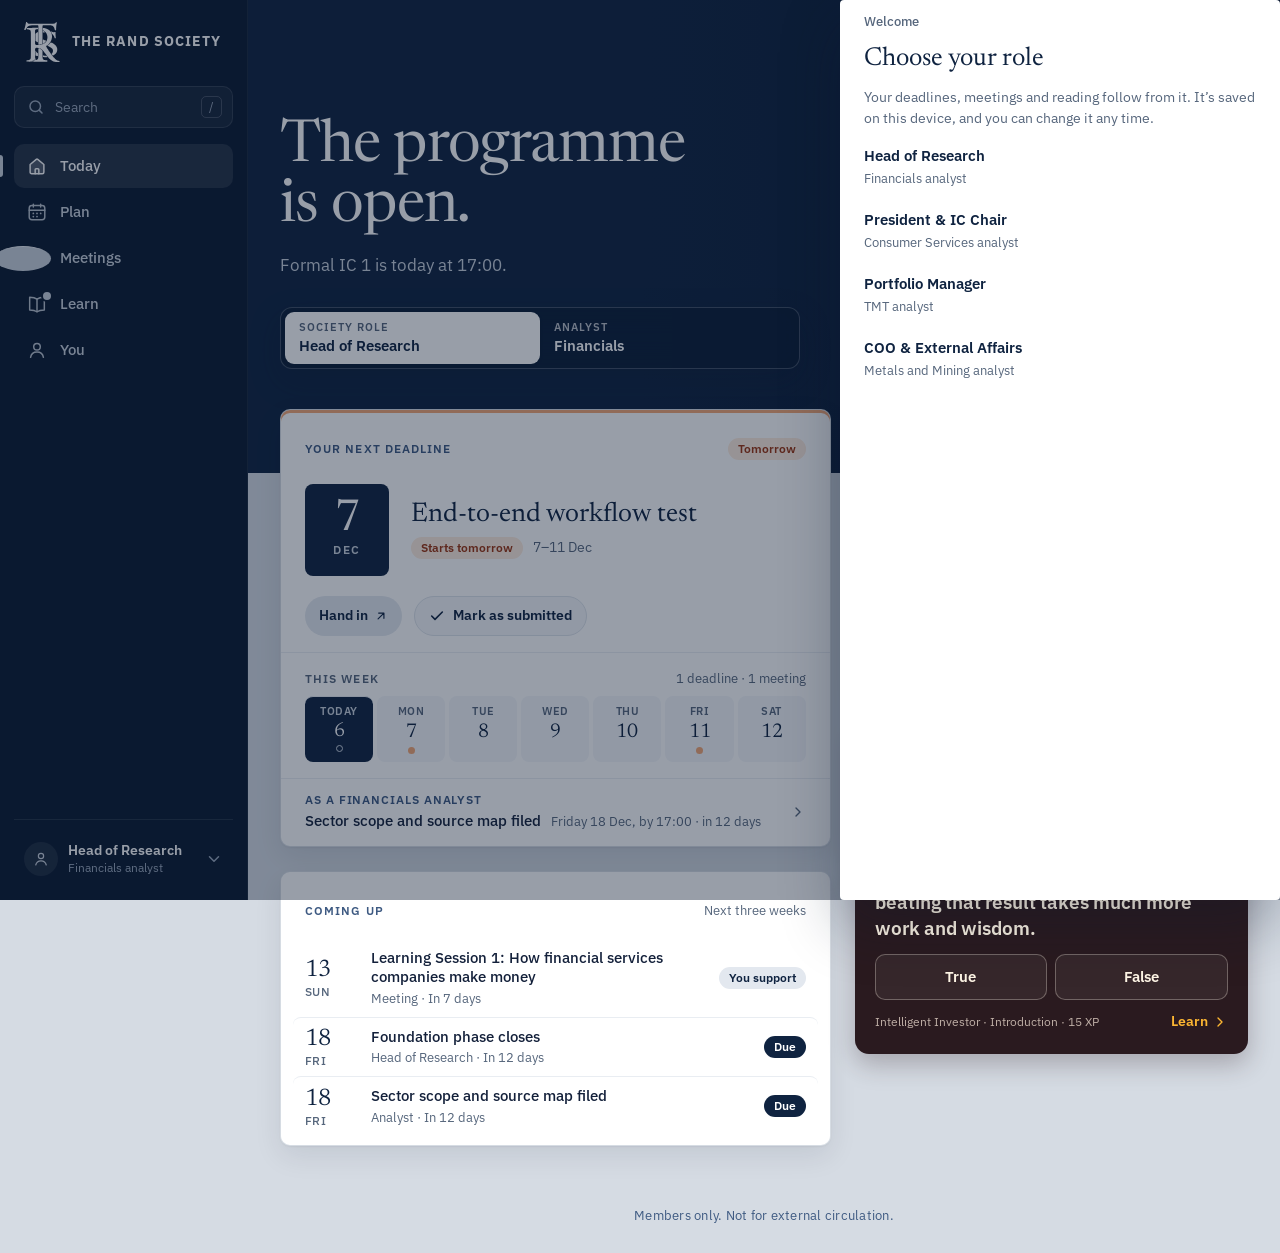
==== commit 1445c8d8: "Second pass: action deadlines, minutes reminder, Coming up, multi-day close, links form, safer date " ====
--- a/index.html
+++ b/index.html
@@ -47,7 +47,7 @@
   navigator.serviceWorker.addEventListener('controllerchange', function () { if (hadSW) window.dispatchEvent(new Event('trs-update')); hadSW = true; });
   window.addEventListener('load', function () {
     navigator.serviceWorker.register('sw.js', { updateViaCache: 'none' }).then(function (reg) {
-      document.addEventListener('visibilitychange', function () { if (document.visibilityState === 'visible') reg.update().catch(function () {}); });
+      document.addEventListener('visibilitychange', function () { if (document.visibilityState === 'visible' && reg && reg.update) reg.update().catch(function () {}); });
     }).catch(function () {});
   });
 }
--- a/app.css
+++ b/app.css
@@ -352,6 +352,7 @@
 .next.b-soon{box-shadow:inset 0 3px 0 var(--due),var(--shadow)}
 .next.b-week,.next.b-rev{box-shadow:inset 0 3px 0 var(--due-edge),var(--shadow)}
 .next.b-soon .datebox{background:var(--due)}
+.next.b-soon .datebox .m{color:#FFFFFF}
 .next-act{display:flex;flex-wrap:wrap;align-items:center;gap:6px 12px;padding:0 24px 16px}
 .next-act span{font-size:12.5px;color:var(--muted)}
 .mark{display:flex;flex-wrap:wrap;align-items:center;gap:10px 14px;padding:14px 0 0;border-top:1px solid var(--line-2)}
@@ -768,7 +769,7 @@
 /* the members-only line closes every section (the navy footer block is gone) */
 .foot-install{display:inline-flex;align-items:center;gap:8px;min-height:44px;margin:0 0 14px;padding:0 18px;border-radius:999px;background:var(--navy);color:#FFFFFF;font-size:14px;font-weight:600;letter-spacing:0;transition:background-color 160ms ease}
 .foot-install:hover{background:var(--slate)}
-.foot-how{margin:0 auto 12px;max-width:34ch;font-size:13px;line-height:1.5;letter-spacing:0;color:var(--muted)}
+.foot-how{margin:0 auto 12px;max-width:34ch;font-size:13px;line-height:1.5;letter-spacing:0;color:var(--slate)}
 .foot-how b{font-weight:600;color:var(--ink)}
 .stripes-page .foot-install{background:#811638;color:#FFF6E6}
 .stripes-page .foot-install:hover{background:#6A112D}
@@ -1201,21 +1202,12 @@
 .fx-row{grid-template-columns:38px minmax(0,1fr) auto;color:var(--ink)}
 .sw{--sw-off:#6C84A6;--sw-bg:#EEF1F5;position:relative;flex:none;width:46px;height:28px;border-radius:999px;background:var(--sw-bg);box-shadow:inset 0 0 0 1.5px var(--sw-off);transition:background-color 200ms ease,box-shadow 200ms ease}
 .sw::after{content:"";position:absolute;top:4px;left:4px;width:20px;height:20px;border-radius:50%;background:var(--sw-off);transition:transform 220ms var(--ease),background-color 200ms ease}
-.board.stripes .sw{--sw-off:#8C7A70;--sw-bg:#F1E7D6}
+.board.stripes .sw,.sheet.stripes .sw{--sw-off:#8C7A70;--sw-bg:#F1E7D6}
 [role="switch"][aria-checked="true"] .sw{background:var(--cta,var(--navy));box-shadow:none}
 [role="switch"][aria-checked="true"] .sw::after{transform:translateX(18px);background:#FFFFFF}
 .qz-deco{position:absolute;inset:0;z-index:0;pointer-events:none;overflow:hidden}
 .qz-confetti i{position:absolute;top:-16px;left:var(--x);width:7px;height:12px;border-radius:2px;background:var(--c);opacity:0;animation:confetti 2.6s var(--d) cubic-bezier(.25,.6,.4,1) both}
 @keyframes confetti{0%{opacity:1;transform:translate(0,0) rotate(var(--r)) scale(var(--k))}85%{opacity:1}100%{opacity:0;transform:translate(var(--dx),105vh) rotate(calc(var(--r) + 540deg)) scale(var(--k))}}
-/* the look switch at the bottom of the Learn page */
-.look-bar{display:flex;justify-content:center;padding:4px 0 0}
-.look-row{display:flex;align-items:center;gap:16px;width:100%;max-width:560px;min-height:60px;padding:10px 16px;box-sizing:border-box;border-radius:12px;text-align:left;color:var(--ink);border:1px solid var(--line);background:var(--card)}
-.look-row:hover{background:var(--card-2)}
-.look-t{flex:1;min-width:0;display:flex;flex-direction:column;gap:1px}
-.look-t b{font-size:14.5px;font-weight:600}
-.look-t small{font-size:12.5px;line-height:1.4;color:var(--muted)}
-.board.stripes .look-row{border-color:var(--line)}
-.board.stripes .look-row:hover{background:#FBF1E3}
 @media (prefers-reduced-motion:reduce){.qz-confetti{display:none}}
 
 /* ---------- Learn: practice, banking skills, deal files ----------
@@ -1817,3 +1809,99 @@
   .st-climb{height:170px}
   .st-branch{width:200px;height:127px}
 }
+
+/* ---------- notice to Members (pop-up) ---------- */
+.nt{gap:12px}
+.nt-mark{width:48px;height:48px;border-radius:11px;background:var(--navy);display:flex;align-items:center;justify-content:center;margin-top:4px}
+.nt .sheet-title{margin-bottom:2px}
+.nt-p{margin:0;font-size:15px;line-height:1.6;color:var(--ink)}
+.nt-list{margin:0;padding:12px 16px 12px 34px;border-radius:12px;background:var(--card-2);display:flex;flex-direction:column;gap:8px}
+.nt-list li{font-size:14.5px;line-height:1.5;color:var(--ink)}
+.nt-list li::marker{color:var(--slate)}
+.nt-sign{margin:2px 0 4px;font-family:var(--serif);font-size:18px;color:var(--navy)}
+.nt-go{margin-top:4px}
+
+/* ---------- 22 October: your part this term, Tell the Society, first visit, Learn settings ---------- */
+/* Your part this term (Meetings): the concept slot, then attendance against the 70% rule */
+.att-card{padding-bottom:18px}
+.att-slot{display:grid;grid-template-columns:minmax(0,1fr) auto;gap:12px;align-items:center;width:calc(100% - 24px);margin:10px 12px 0;padding:10px 12px;box-sizing:border-box;border-radius:8px;text-align:left}
+button.att-slot:hover{background:var(--card-2)}
+.att-t{display:flex;flex-direction:column;gap:2px;min-width:0}
+.att-k{font-size:11.5px;font-weight:600;letter-spacing:.08em;text-transform:uppercase;color:var(--slate)}
+.att-t b{font-family:var(--serif);font-weight:500;font-size:20px;line-height:1.2;color:var(--navy)}
+.att-t small{font-size:12.5px;line-height:1.4;color:var(--muted)}
+.att-block{margin:8px 24px 0;padding:14px 0 0;border-top:1px solid var(--line-2)}
+.att-top{display:flex;align-items:center;justify-content:space-between;gap:12px}
+.att-big{margin:6px 0 10px;font-size:14px;color:var(--muted)}
+.att-big b{font-family:var(--serif);font-weight:500;font-size:22px;color:var(--navy);margin-right:2px}
+.att-bar{position:relative;height:8px;border-radius:999px;background:var(--mist)}
+.att-fill{position:absolute;left:0;top:0;bottom:0;border-radius:999px;background:var(--navy);transition:width 500ms var(--ease)}
+.att-fill.low{background:var(--due)}
+.att-req{position:absolute;top:-4px;bottom:-4px;width:2px;margin-left:-1px;border-radius:1px;background:var(--slate)}
+.att-dots{list-style:none;margin:14px 0 0;padding:0;display:grid;grid-template-columns:repeat(9,minmax(0,1fr));gap:2px}
+.ad{display:flex;flex-direction:column;align-items:center;gap:5px;min-width:0}
+.ad i{width:12px;height:12px;border-radius:50%;box-sizing:border-box;border:1.5px solid var(--silver-2);background:var(--card)}
+.ad.present i{background:var(--navy);border-color:var(--navy)}
+.ad.excused i{border-color:var(--slate);background:repeating-linear-gradient(135deg,var(--mist) 0 2px,var(--card) 2px 4px)}
+.ad.absent i{background:var(--due);border-color:var(--due)}
+.ad.wait i{border-style:dashed;border-color:var(--slate-2)}
+.ad span{display:flex;flex-direction:column;align-items:center;font-size:10.5px;line-height:1.15;color:var(--muted);text-transform:uppercase;letter-spacing:.04em}
+.ad span b{font-size:12.5px;font-weight:600;color:var(--ink);letter-spacing:0}
+.ad.up span b{color:var(--muted);font-weight:500}
+.att-note{margin:12px 0 0;font-size:12.5px;line-height:1.5;color:var(--muted)}
+@media (max-width:759px){.att-slot{width:calc(100% - 8px);margin:8px 4px 0}.att-block{margin:8px 16px 0}}
+
+/* Tell the Society: after a tick, in the panel and in the toast */
+.tell-btn{gap:7px}
+.tell-btn .ico{flex:none}
+.toast.two{flex-wrap:wrap;gap:6px 12px;padding:10px 10px 10px 16px;width:min(440px,calc(100vw - 32px))}
+.toast.two > span:first-child{flex:1 1 100%;white-space:normal;display:-webkit-box;-webkit-box-orient:vertical;-webkit-line-clamp:2}
+.t-btns{display:flex;gap:8px;margin-left:auto}
+.toast .t-tell{background:var(--on-navy);color:var(--navy)}
+
+/* first visit: the role picker explains itself */
+.pick-note{margin:0;padding:0 24px 8px;font-size:14px;line-height:1.5;color:var(--muted)}
+@media (max-width:759px){.pick-note{padding:0 20px 8px}}
+
+/* Learn: how it works, for a new reader; settings in one panel */
+.how-card{padding-bottom:18px}
+.how{list-style:none;counter-reset:how;margin:10px 0 0;padding:0 24px;display:flex;flex-direction:column;gap:10px}
+.how li{counter-increment:how;position:relative;padding-left:36px;font-size:14px;line-height:1.5;color:var(--muted)}
+.how li::before{content:counter(how);position:absolute;left:0;top:0;width:24px;height:24px;border-radius:50%;display:flex;align-items:center;justify-content:center;background:var(--navy);color:var(--on-navy);font-size:12.5px;font-weight:600;font-variant-numeric:lining-nums tabular-nums}
+.how li b{color:var(--ink);font-weight:600}
+.how-foot{margin:14px 24px 0;padding-top:12px;border-top:1px solid var(--line-2);font-size:12.5px;line-height:1.5;color:var(--muted)}
+.board.stripes .how li::before{background:var(--cta);color:#FFF6E6}
+@media (max-width:759px){.how{padding:0 16px}.how-foot{margin:14px 16px 0}}
+.set-list{margin:6px -12px 0;padding:0}
+
+/* Learn: the backup reminder */
+.bkn-card{padding-bottom:16px}
+.bkn-t{margin:8px 24px 0;font-size:14px;line-height:1.55;color:var(--muted)}
+.bkn-t b{color:var(--ink);font-weight:600}
+.bkn-acts{display:flex;align-items:center;gap:16px;margin:14px 24px 0}
+@media (max-width:759px){.bkn-t{margin:8px 16px 0}.bkn-acts{margin:14px 16px 0}}
+
+/* Society Drive: where it opens on a phone */
+.drv-opts{display:flex;flex-direction:column;gap:10px;margin:6px 0 0}
+.drv-opt{display:grid;grid-template-columns:38px minmax(0,1fr) auto;gap:14px;align-items:center;width:100%;min-height:68px;padding:10px 14px;box-sizing:border-box;border:1px solid var(--line);border-radius:12px;background:var(--card);text-align:left;color:var(--muted)}
+.drv-opt:hover{background:var(--card-2)}
+.drv-opt.on{border-color:var(--slate);box-shadow:inset 0 0 0 1px var(--slate)}
+.drv-cur{font-size:12px;font-weight:600;color:var(--slate)}
+.drv-rem{display:flex;align-items:flex-start;gap:10px;margin:16px 2px 4px;font-size:13.5px;line-height:1.45;color:var(--muted)}
+.drv-rem input{flex:none;width:18px;height:18px;margin:1px 0 0;accent-color:var(--navy)}
+
+/* Today on computers: coming up in the next three weeks */
+.coming{padding-bottom:10px}
+.coming .rows{margin-top:8px}
+.coming .rows li:first-child .row{border-top-color:transparent}
+.mh-links{padding:0 24px 12px}
+.mh-links .links{margin:0}
+@media (max-width:759px){.mh-links{padding:0 16px 12px}}
+
+/* the minutes deadline for the Member who minutes, on Today after a meeting */
+.nm-min{display:grid;grid-template-columns:minmax(0,1fr) auto;gap:12px;align-items:center;width:calc(100% - 24px);margin:12px 12px 0;padding:12px;box-sizing:border-box;border-radius:8px;background:var(--due-wash);border:1px solid var(--due-edge);text-align:left}
+.nm-min:hover{background:#FFF1E8}
+.nm-min-t{display:flex;flex-direction:column;gap:2px;min-width:0}
+.nm-min-t b{font-family:var(--serif);font-weight:500;font-size:19px;line-height:1.2;color:var(--navy)}
+.nm-min-t small{font-size:12.5px;color:var(--muted)}
+@media (max-width:759px){.nm-min{width:calc(100% - 8px);margin:10px 4px 0}}
